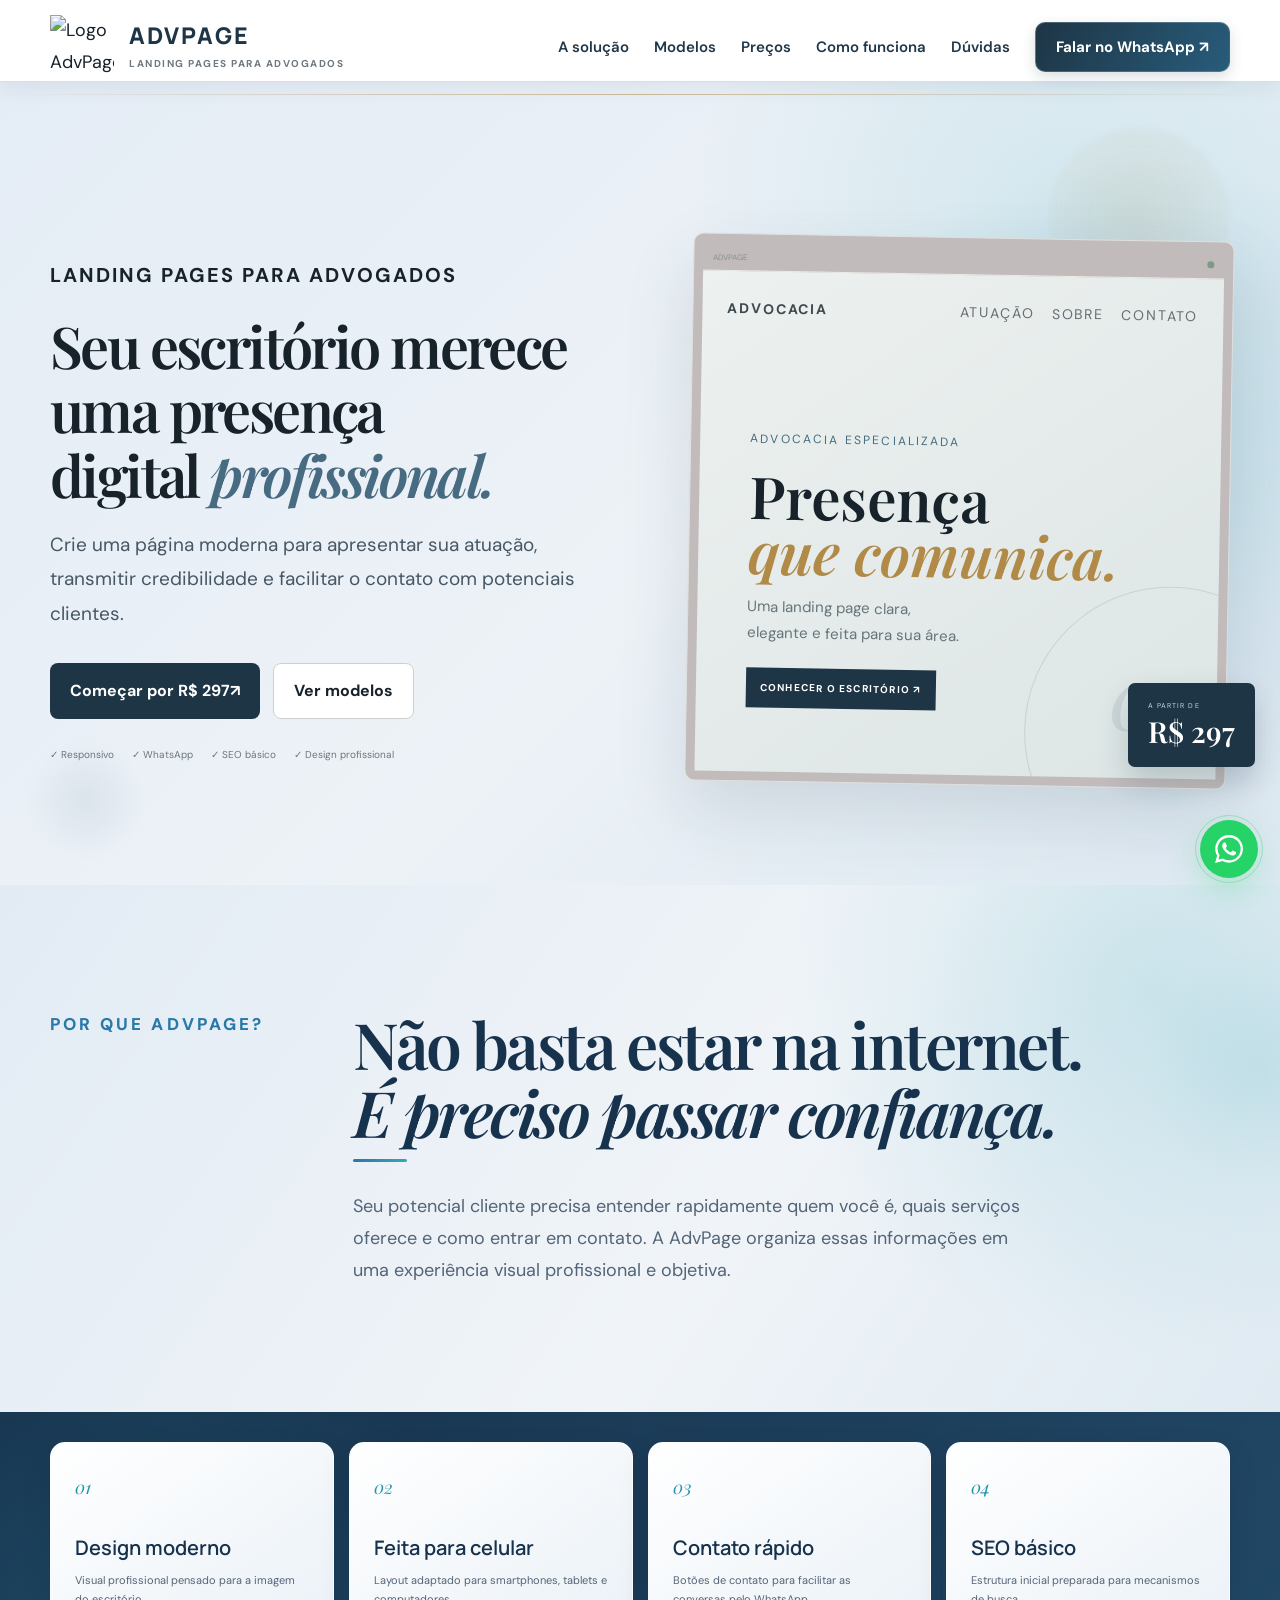
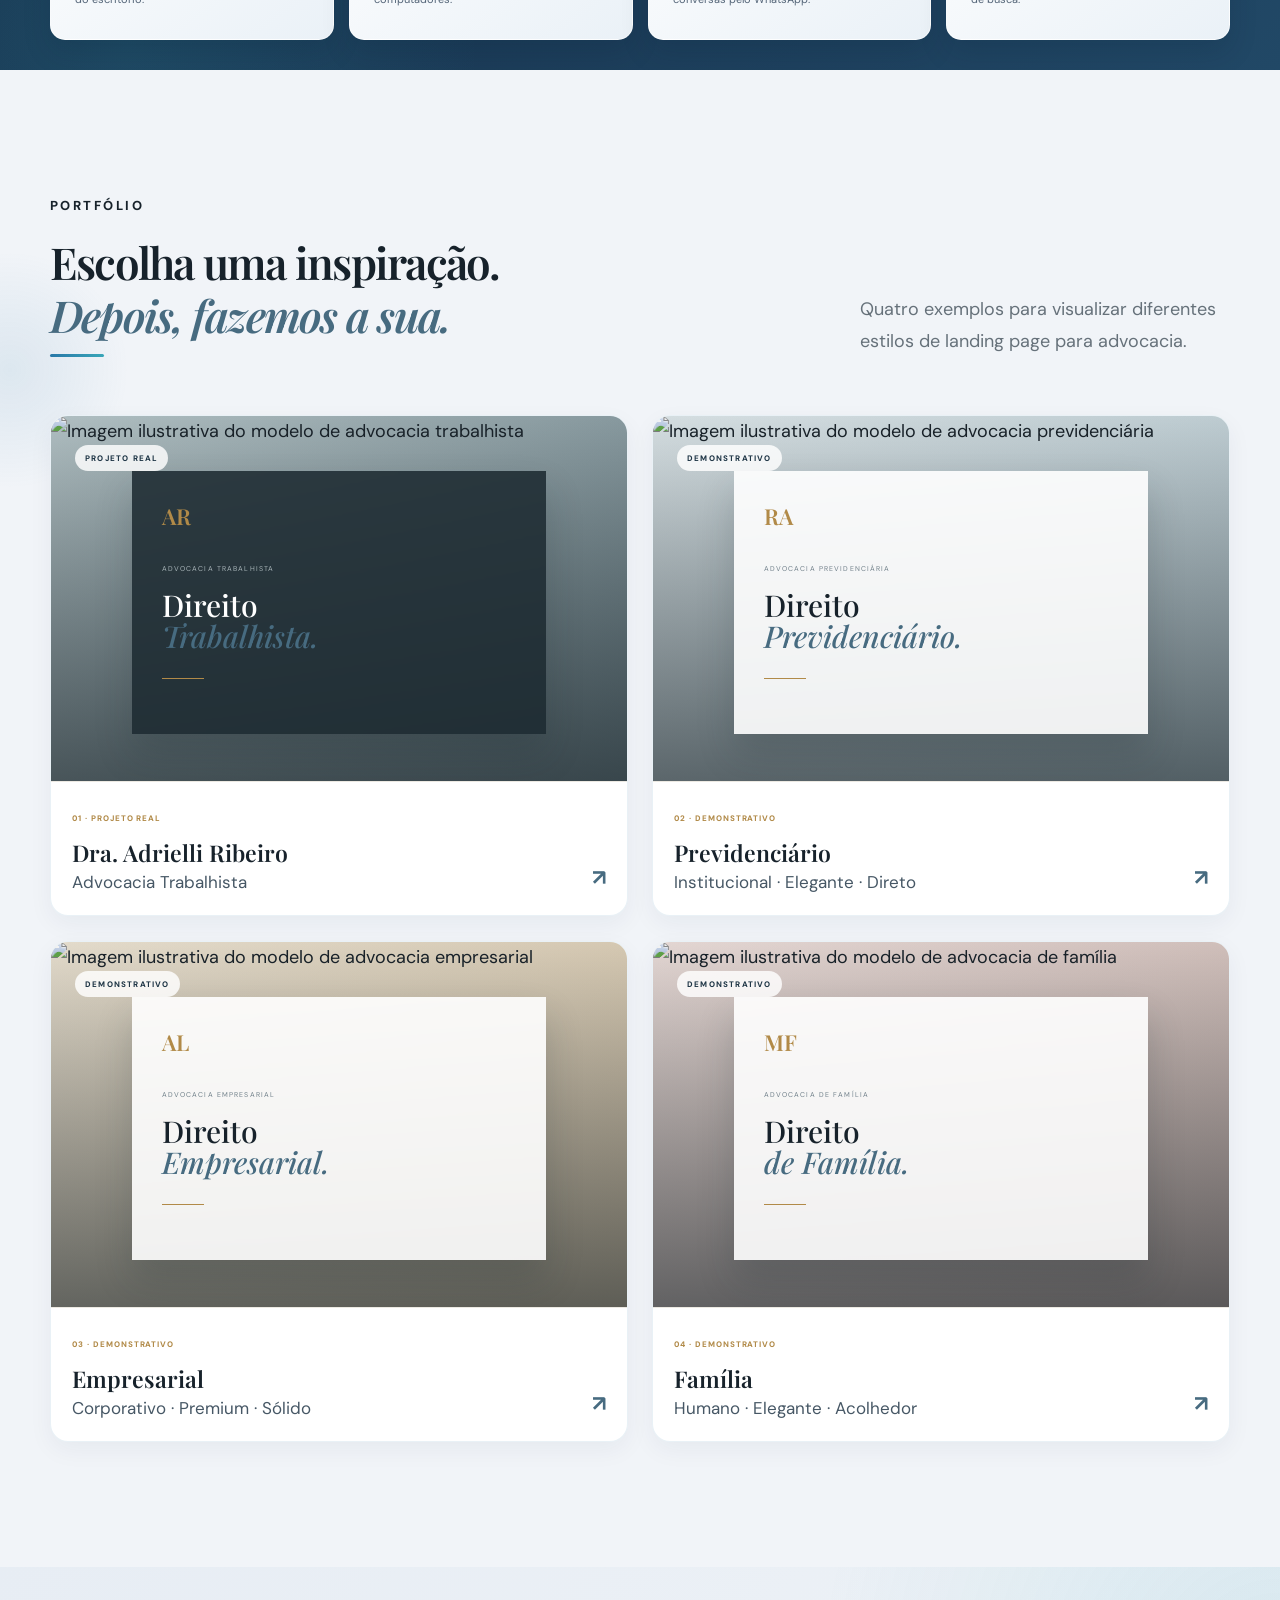
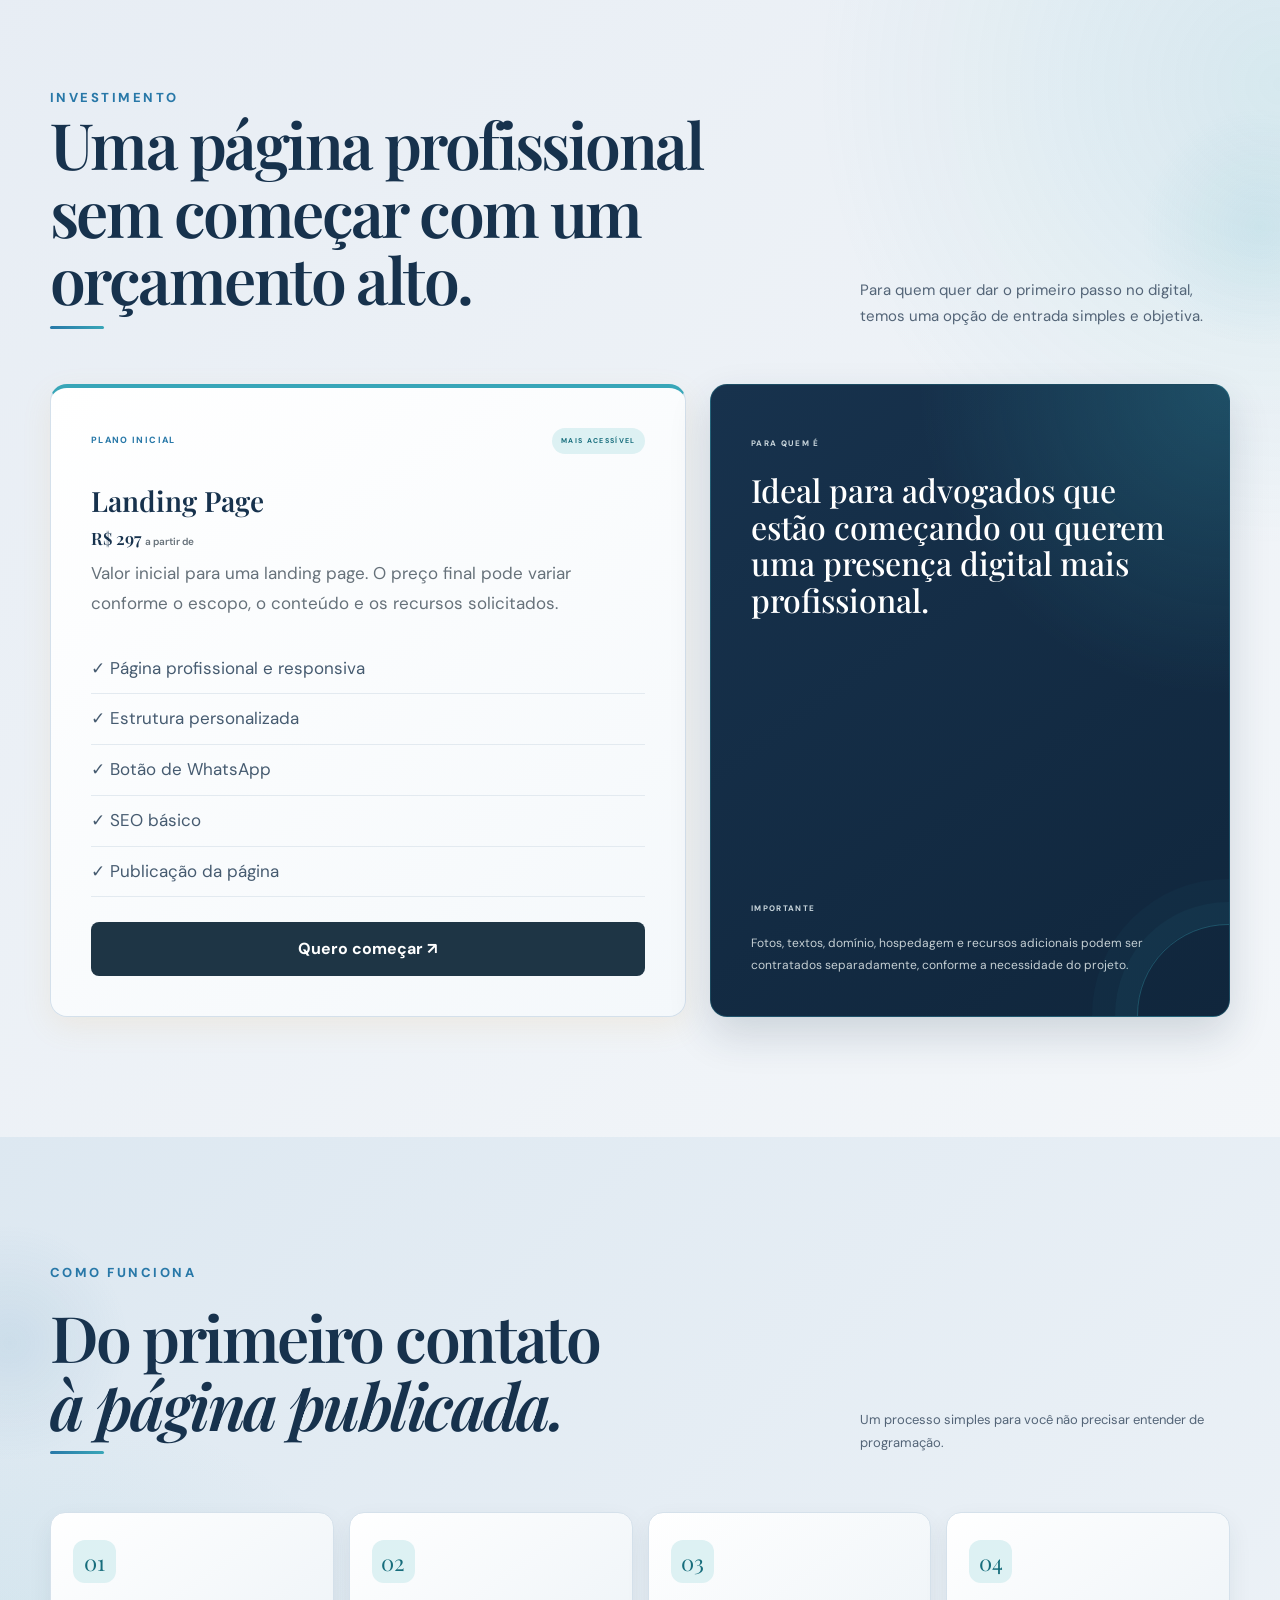
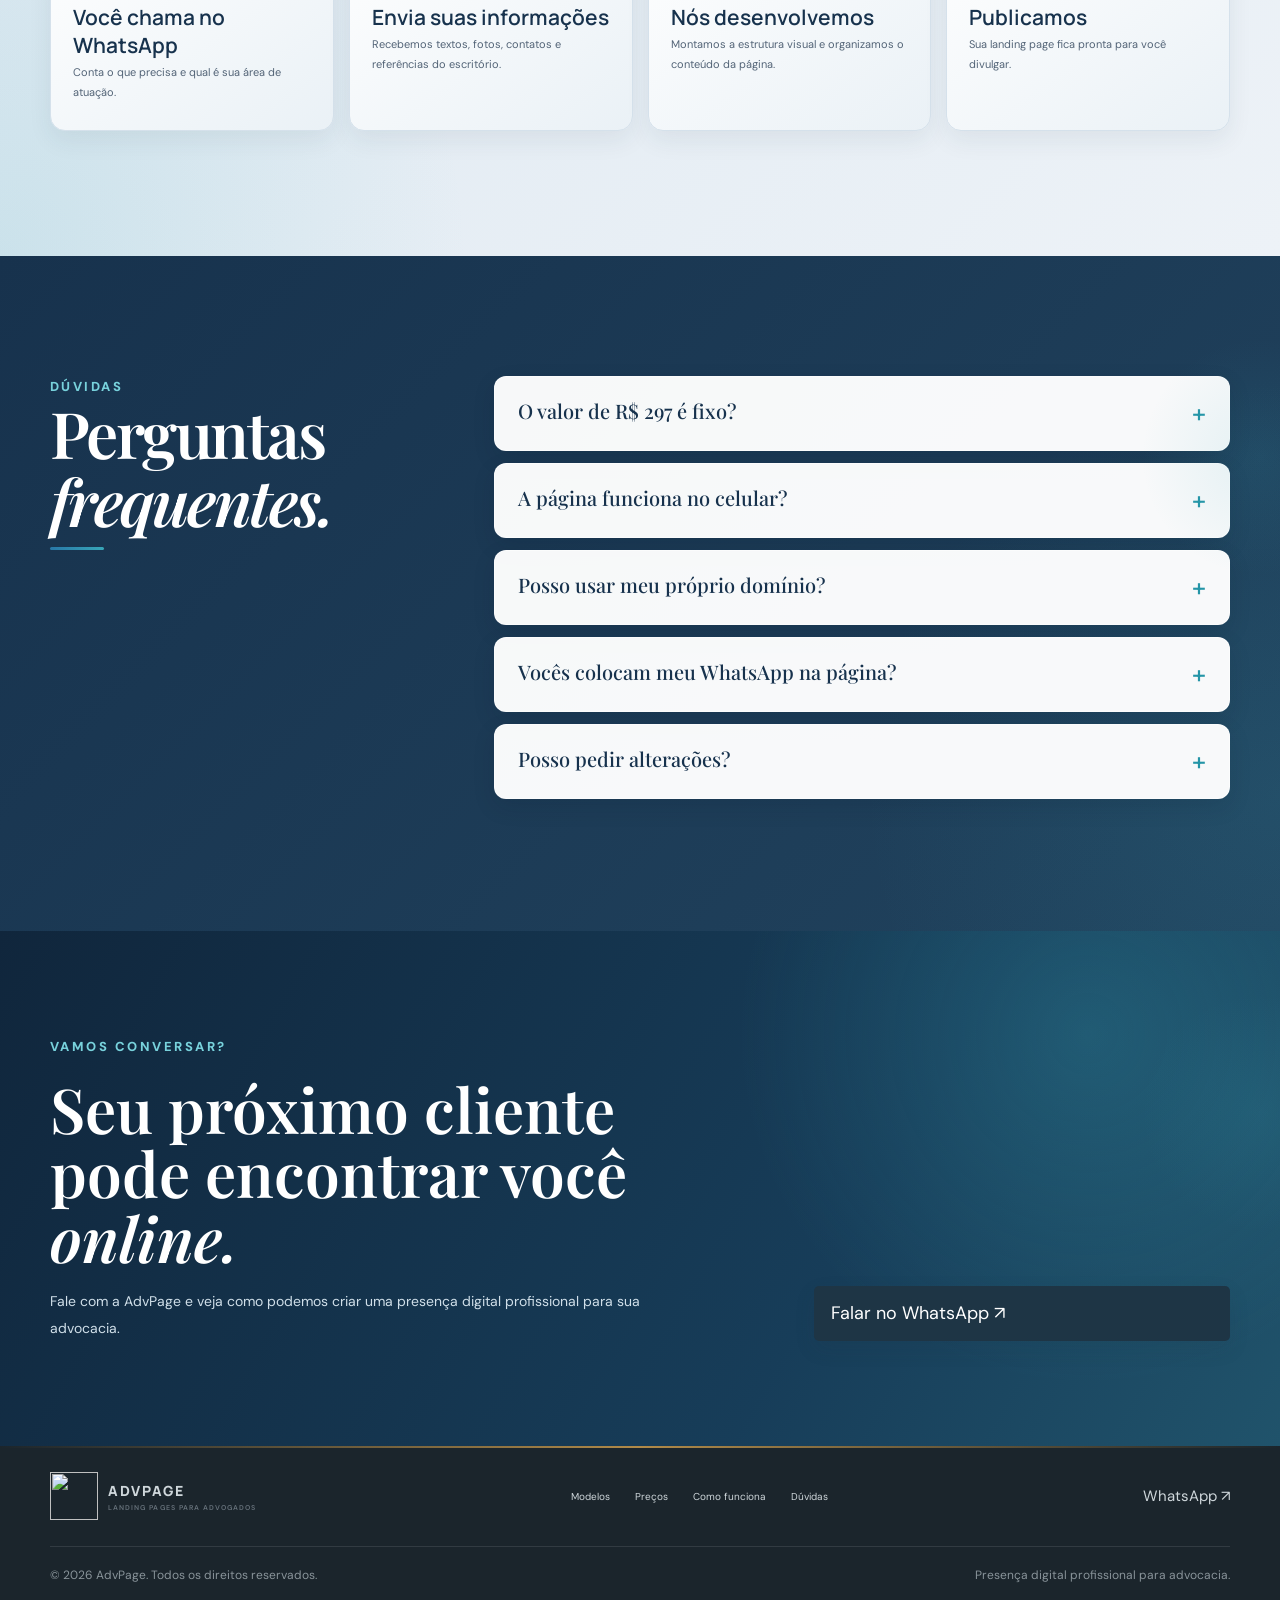
==== index.html @ 283b44a3 "Atualiza identidade visual e responsividade do AdvPage" ====
<!DOCTYPE html>
<html lang="pt-BR">
<head>
  <meta charset="UTF-8">
  <meta name="viewport" content="width=device-width, initial-scale=1.0">
  <meta name="color-scheme" content="light">
  <meta name="supported-color-schemes" content="light">

  <title>AdvPage — Landing Pages para Advogados</title>
  <meta
    name="description"
    content="Landing pages profissionais para advogados, a partir de R$ 297. Design responsivo, integração com WhatsApp e SEO básico."
  >
  <meta name="theme-color" content="#f7f5f0">
  <meta name="robots" content="index, follow">

  <meta property="og:title" content="AdvPage — Landing Pages para Advogados">
  <meta
    property="og:description"
    content="Uma presença digital profissional para sua advocacia. Landing pages a partir de R$ 297."
  >
  <meta property="og:type" content="website">
  <meta property="og:locale" content="pt_BR">

  <link rel="preconnect" href="https://fonts.googleapis.com">
  <link rel="preconnect" href="https://fonts.gstatic.com" crossorigin>

  <link
    href="https://fonts.googleapis.com/css2?family=DM+Sans:wght@400;500;600;700&family=Manrope:wght@600;700;800&family=Playfair+Display:ital,wght@0,500;0,600;1,500;1,600&display=swap"
    rel="stylesheet"
  >

  <link rel="stylesheet" href="./style.css">
  <script>
    document.documentElement.classList.add('js');
  </script>
<link rel="icon" type="image/png" href="favicon -02.jpeg">
</head>

<body>

  <a class="skip-link" href="#conteudo">
    Pular para o conteúdo
  </a>

  <!-- CABEÇALHO -->
  <header class="header">
    <div class="container nav">

      <a href="#inicio" class="logo" aria-label="AdvPage - Página inicial">
        <img
          src="./img/logo_advpage.jpg"
          alt="Logo AdvPage"
          class="site-logo"
          width="48"
          height="48"
        >

        <span class="logo-text">
          ADVPAGE
          <small>LANDING PAGES PARA ADVOGADOS</small>
        </span>
      </a>

      <button
        class="menu"
        type="button"
        aria-label="Abrir menu"
        aria-expanded="false"
        aria-controls="menu-principal"
      >
        <span></span>
        <span></span>
        <span></span>
      </button>

      <nav
        id="menu-principal"
        class="nav-links"
        aria-label="Navegação principal"
      >
        <a href="#solucao">A solução</a>
        <a href="#modelos">Modelos</a>
        <a href="#precos">Preços</a>
        <a href="#processo">Como funciona</a>
        <a href="#faq">Dúvidas</a>
        <a href="#contato" class="nav-button">
          Falar no WhatsApp ↗
        </a>
      </nav>

    </div>
  </header>

  <main id="conteudo">

    <!-- APRESENTAÇÃO PRINCIPAL -->
    <section class="hero" id="inicio">
      <div class="hero-shape" aria-hidden="true"></div>

      <div class="container hero-grid">

        <div class="hero-copy">

          <div class="eyebrow">
            LANDING PAGES PARA ADVOGADOS
          </div>

          <h1>
            Seu escritório merece uma presença digital
            <em>profissional.</em>
          </h1>

          <p>
            Crie uma página moderna para apresentar sua atuação,
            transmitir credibilidade e facilitar o contato com
            potenciais clientes.
          </p>

          <div class="actions">
            <a class="button primary" href="#precos">
              Começar por R$ 297 <span aria-hidden="true">↗</span>
            </a>

            <a class="button secondary" href="#modelos">
              Ver modelos
            </a>
          </div>

          <div class="trust-row">
            <span>✓ Responsivo</span>
            <span>✓ WhatsApp</span>
            <span>✓ SEO básico</span>
            <span>✓ Design profissional</span>
          </div>

        </div>

        <div class="hero-card">
          <div class="browser">

            <div class="browser-top">
              <span>ADVPAGE</span>
              <i aria-hidden="true"></i>
            </div>

            <div class="browser-body">

              <div class="mini-nav">
                <b>ADVOCACIA</b>
                <span>ATUAÇÃO&nbsp;&nbsp; SOBRE&nbsp;&nbsp; CONTATO</span>
              </div>

              <div class="mini-copy">
                <small>ADVOCACIA ESPECIALIZADA</small>

                <h2>
                  Presença<br>
                  <em>que comunica.</em>
                </h2>

                <p>
                  Uma landing page clara, elegante e feita para sua área.
                </p>

                <b>CONHECER O ESCRITÓRIO ↗</b>
              </div>

              <div class="mini-number">01</div>

            </div>
          </div>

          <div class="floating-price">
            <small>A PARTIR DE</small>
            <strong>R$ 297</strong>
          </div>
        </div>

      </div>
    </section>

    <!-- SOLUÇÃO -->
    <section class="intro" id="solucao">
      <div class="container intro-grid">

        <div class="section-kicker">
          POR QUE ADVPAGE?
        </div>

        <div>
          <h2>
            Não basta estar na internet.<br>
            <em>É preciso passar confiança.</em>
          </h2>

          <p>
            Seu potencial cliente precisa entender rapidamente quem
            você é, quais serviços oferece e como entrar em contato.
            A AdvPage organiza essas informações em uma experiência
            visual profissional e objetiva.
          </p>
        </div>

      </div>
    </section>

    <!-- BENEFÍCIOS -->
    <section class="features" aria-label="Benefícios da AdvPage">
      <div class="container feature-grid">

        <article>
          <span>01</span>
          <h3>Design moderno</h3>
          <p>
            Visual profissional pensado para a imagem do escritório.
          </p>
        </article>

        <article>
          <span>02</span>
          <h3>Feita para celular</h3>
          <p>
            Layout adaptado para smartphones, tablets e computadores.
          </p>
        </article>

        <article>
          <span>03</span>
          <h3>Contato rápido</h3>
          <p>
            Botões de contato para facilitar as conversas pelo WhatsApp.
          </p>
        </article>

        <article>
          <span>04</span>
          <h3>SEO básico</h3>
          <p>
            Estrutura inicial preparada para mecanismos de busca.
          </p>
        </article>

      </div>
    </section>

    <!-- PORTFÓLIO -->
    <section class="models" id="modelos">
      <div class="container">

        <div class="heading-row">
          <div>
            <div class="eyebrow">PORTFÓLIO</div>

            <h2>
              Escolha uma inspiração.<br>
              <em>Depois, fazemos a sua.</em>
            </h2>
          </div>

          <p>
            Quatro exemplos para visualizar diferentes estilos
            de landing page para advocacia.
          </p>
        </div>

        <div class="model-grid">

          <!-- MODELO 01 -->
          <a
            class="model-card"
            href="./modelos/01-projeto-real/index.html"
            aria-label="Conhecer modelo de advocacia trabalhista"
          >
            <div class="model-art art-real">

              <img
                src="./img/advogado-modelo-01.webp"
                alt="Imagem ilustrativa do modelo de advocacia trabalhista"
                loading="lazy"
                decoding="async"
              >

              <span class="badge">PROJETO REAL</span>

              <div class="mock">
                <b>AR</b>
                <small>ADVOCACIA TRABALHISTA</small>
                <strong>Direito<br><em>Trabalhista.</em></strong>
                <i></i>
              </div>

            </div>

            <div class="model-info">
              <div>
                <small>01 · PROJETO REAL</small>
                <h3>Dra. Adrielli Ribeiro</h3>
                <p>Advocacia Trabalhista</p>
              </div>
              <b aria-hidden="true">↗</b>
            </div>
          </a>

          <!-- MODELO 02 -->
          <a
            class="model-card"
            href="./modelos/02-previdenciario/index.html"
            aria-label="Conhecer modelo de advocacia previdenciária"
          >
            <div class="model-art art-blue">

              <img
                src="./img/advogado-modelo-02.jpg"
                alt="Imagem ilustrativa do modelo de advocacia previdenciária"
                loading="lazy"
                decoding="async"
              >

              <span class="badge">DEMONSTRATIVO</span>

              <div class="mock light">
                <b>RA</b>
                <small>ADVOCACIA PREVIDENCIÁRIA</small>
                <strong>Direito<br><em>Previdenciário.</em></strong>
                <i></i>
              </div>

            </div>

            <div class="model-info">
              <div>
                <small>02 · DEMONSTRATIVO</small>
                <h3>Previdenciário</h3>
                <p>Institucional · Elegante · Direto</p>
              </div>
              <b aria-hidden="true">↗</b>
            </div>
          </a>

          <!-- MODELO 03 -->
          <a
            class="model-card"
            href="./modelos/03-empresarial/index.html"
            aria-label="Conhecer modelo de advocacia empresarial"
          >
            <div class="model-art art-sand">

              <img
                src="./img/advogado-modelo-03.jpg"
                alt="Imagem ilustrativa do modelo de advocacia empresarial"
                loading="lazy"
                decoding="async"
              >

              <span class="badge">DEMONSTRATIVO</span>

              <div class="mock light">
                <b>AL</b>
                <small>ADVOCACIA EMPRESARIAL</small>
                <strong>Direito<br><em>Empresarial.</em></strong>
                <i></i>
              </div>

            </div>

            <div class="model-info">
              <div>
                <small>03 · DEMONSTRATIVO</small>
                <h3>Empresarial</h3>
                <p>Corporativo · Premium · Sólido</p>
              </div>
              <b aria-hidden="true">↗</b>
            </div>
          </a>

          <!-- MODELO 04 -->
          <a
            class="model-card"
            href="./modelos/04-familia/index.html"
            aria-label="Conhecer modelo de advocacia de família"
          >
            <div class="model-art art-rose">

              <img
                src="./img/advogado-modelo-04.jpg"
                alt="Imagem ilustrativa do modelo de advocacia de família"
                loading="lazy"
                decoding="async"
              >

              <span class="badge">DEMONSTRATIVO</span>

              <div class="mock light">
                <b>MF</b>
                <small>ADVOCACIA DE FAMÍLIA</small>
                <strong>Direito<br><em>de Família.</em></strong>
                <i></i>
              </div>

            </div>

            <div class="model-info">
              <div>
                <small>04 · DEMONSTRATIVO</small>
                <h3>Família</h3>
                <p>Humano · Elegante · Acolhedor</p>
              </div>
              <b aria-hidden="true">↗</b>
            </div>
          </a>

        </div>
      </div>
    </section>

    <!-- PREÇOS -->
    <section class="pricing" id="precos">
      <div class="container">

        <div class="pricing-head">
          <div>
            <div class="eyebrow">INVESTIMENTO</div>

            <h2>
              Uma página profissional<br>
              sem começar com um orçamento alto.
            </h2>
          </div>

          <p>
            Para quem quer dar o primeiro passo no digital,
            temos uma opção de entrada simples e objetiva.
          </p>
        </div>

        <div class="price-grid">

          <article class="price-card featured">

            <div class="price-top">
              <span>PLANO INICIAL</span>
              <b>MAIS ACESSÍVEL</b>
            </div>

            <h3>Landing Page</h3>

            <p class="price">
              R$ 297 <small>a partir de</small>
            </p>

            <p class="price-note">
              Valor inicial para uma landing page. O preço final
              pode variar conforme o escopo, o conteúdo e os
              recursos solicitados.
            </p>

            <ul>
              <li>✓ Página profissional e responsiva</li>
              <li>✓ Estrutura personalizada</li>
              <li>✓ Botão de WhatsApp</li>
              <li>✓ SEO básico</li>
              <li>✓ Publicação da página</li>
            </ul>

            <a
              class="button primary full"
              href="https://web.whatsapp.com/send?phone=5551994525272"
              target="_blank"
              rel="noopener noreferrer"
            >
              Quero começar ↗
            </a>

          </article>

          <div class="price-side">

            <div>
              <span>PARA QUEM É</span>

              <h3>
                Ideal para advogados que estão começando ou querem
                uma presença digital mais profissional.
              </h3>
            </div>

            <div>
              <span>IMPORTANTE</span>

              <p>
                Fotos, textos, domínio, hospedagem e recursos
                adicionais podem ser contratados separadamente,
                conforme a necessidade do projeto.
              </p>
            </div>

          </div>
        </div>
      </div>
    </section>

    <!-- PROCESSO -->
    <section class="process" id="processo">
      <div class="container">

        <div class="heading-row">
          <div>
            <div class="eyebrow">COMO FUNCIONA</div>

            <h2>
              Do primeiro contato<br>
              <em>à página publicada.</em>
            </h2>
          </div>

          <p>
            Um processo simples para você não precisar entender
            de programação.
          </p>
        </div>

        <div class="steps">

          <article>
            <b>01</b>
            <div>
              <h3>Você chama no WhatsApp</h3>
              <p>
                Conta o que precisa e qual é sua área de atuação.
              </p>
            </div>
          </article>

          <article>
            <b>02</b>
            <div>
              <h3>Envia suas informações</h3>
              <p>
                Recebemos textos, fotos, contatos e referências
                do escritório.
              </p>
            </div>
          </article>

          <article>
            <b>03</b>
            <div>
              <h3>Nós desenvolvemos</h3>
              <p>
                Montamos a estrutura visual e organizamos
                o conteúdo da página.
              </p>
            </div>
          </article>

          <article>
            <b>04</b>
            <div>
              <h3>Publicamos</h3>
              <p>
                Sua landing page fica pronta para você divulgar.
              </p>
            </div>
          </article>

        </div>
      </div>
    </section>

    <!-- PERGUNTAS FREQUENTES -->
    <section class="faq" id="faq">
      <div class="container faq-grid">

        <div>
          <div class="eyebrow">DÚVIDAS</div>

          <h2>
            Perguntas<br>
            <em>frequentes.</em>
          </h2>
        </div>

        <div class="faq-list">

          <details>
            <summary>O valor de R$ 297 é fixo?</summary>
            <p>
              R$ 297 é o valor inicial. O orçamento final depende
              do escopo, da quantidade de conteúdo e dos recursos
              solicitados.
            </p>
          </details>

          <details>
            <summary>A página funciona no celular?</summary>
            <p>
              Sim. Os modelos são desenvolvidos de forma responsiva
              para celular, tablet e computador.
            </p>
          </details>

          <details>
            <summary>Posso usar meu próprio domínio?</summary>
            <p>
              Sim. Você pode usar um domínio próprio para a página
              do seu escritório. O registro e a configuração podem
              ter custos adicionais.
            </p>
          </details>

          <details>
            <summary>Vocês colocam meu WhatsApp na página?</summary>
            <p>
              Sim. Os botões de contato podem ser configurados
              com o número de WhatsApp informado por você.
            </p>
          </details>

          <details>
            <summary>Posso pedir alterações?</summary>
            <p>
              Sim. O escopo do projeto e a quantidade de ajustes
              são combinados antes do desenvolvimento.
            </p>
          </details>

        </div>
      </div>
    </section>

    <!-- CONTATO -->
    <section class="contact" id="contato">
      <div class="container contact-inner">

        <div>
          <div class="eyebrow">VAMOS CONVERSAR?</div>

          <h2>
            Seu próximo cliente pode encontrar você
            <em>online.</em>
          </h2>

          <p>
            Fale com a AdvPage e veja como podemos criar uma
            presença digital profissional para sua advocacia.
          </p>
        </div>

        
<a
  href="https://web.whatsapp.com/send?phone=5551994525272"
  class="nav-button"
  target="_blank"
  rel="noopener noreferrer"
>
  Falar no WhatsApp ↗
</a>


      </div>
    </section>

  </main>

  <!-- RODAPÉ -->
  <footer>
    <div class="container footer-top">

      <a
        href="#inicio"
        class="logo footer-logo"
        aria-label="AdvPage - Voltar ao início"
      >

        <!-- logo Footer -->
        <img
          src="./img/logo_advpage.jpg"
          alt=""
          class="site-logo"
          width="48"
          height="48"
          loading="lazy"
        >

        <span class="logo-text">
          ADVPAGE
          <small>LANDING PAGES PARA ADVOGADOS</small>
        </span>
      </a>

      <nav aria-label="Navegação do rodapé">
        <a href="#modelos">Modelos</a>
        <a href="#precos">Preços</a>
        <a href="#processo">Como funciona</a>
        <a href="#faq">Dúvidas</a>
      </nav>

      <a
        href="https://web.whatsapp.com/send?phone=5551994525272"
        target="_blank"
        rel="noopener noreferrer"
      >
        WhatsApp ↗
      </a>

    </div>

    <div class="container footer-bottom">
      <span>
        &copy; <span id="ano-atual">2026</span> AdvPage.
        Todos os direitos reservados.
      </span>

      <span>
        Presença digital profissional para advocacia.
      </span>
    </div>
  </footer>

  <!-- BOTÃO FLUTUANTE DO WHATSAPP -->
  <a
    class="floating"
    href="https://web.whatsapp.com/send?phone=5551994525272"
    target="_blank"
    rel="noopener noreferrer"
    aria-label="Falar com a AdvPage pelo WhatsApp"
  >
    <svg
      class="whatsapp-icon"
      viewBox="0 0 24 24"
      aria-hidden="true"
      focusable="false"
    >
      <path d="M20.52 3.48A11.87 11.87 0 0 0 12.08 0C5.53 0 .2 5.33.2 11.88c0 2.09.55 4.13 1.59 5.93L.1 24l6.33-1.66a11.88 11.88 0 0 0 5.65 1.43h.01c6.55 0 11.88-5.33 11.88-11.88 0-3.17-1.23-6.15-3.45-8.41ZM12.09 21.7h-.01a9.82 9.82 0 0 1-5.01-1.37l-.36-.21-3.75.98 1-3.66-.23-.38a9.82 9.82 0 0 1-1.51-5.18C2.22 6.47 6.64 2.05 12.08 2.05c2.64 0 5.12 1.03 6.98 2.9a9.8 9.8 0 0 1 2.9 6.98c0 5.44-4.42 9.77-9.87 9.77Zm5.39-7.34c-.29-.15-1.72-.85-1.99-.95-.27-.1-.47-.15-.67.15-.2.29-.77.95-.94 1.14-.17.2-.35.22-.64.07-.29-.15-1.22-.45-2.32-1.43-.86-.77-1.44-1.72-1.61-2.01-.17-.29-.02-.45.13-.6.13-.13.29-.35.44-.52.15-.17.2-.35.3-.52.15-.2.05-.37-.02-.52-.07-.15-.67-1.61-.92-2.2-.24-.58-.49-.5-.67-.51h-.57c-.2 0-.52.07-.79.37-.27.29-1.03 1.01-1.03 2.47s1.05 2.86 1.2 3.05c.2.2 2.07 3.16 5.01 4.43.7.3 1.25.48 1.68.61.7.22 1.34.19 1.84.12.56-.08 1.72-.7 1.96-1.38.24-.68.24-1.26.17-1.38-.07-.12-.27-.2-.57-.35Z"/>
    </svg>
  </a>

  <!-- SCRIPT PRINCIPAL -->
  <script src="./script.js" defer></script>

  <!-- FUNCIONALIDADES DE SEGURANÇA -->
  <script>
    (function () {
      'use strict';

      // Atualiza o ano automaticamente.
      var ano = document.getElementById('ano-atual');

      if (ano) {
        ano.textContent = new Date().getFullYear();
      }

      // Menu acessível para dispositivos móveis.
      var botaoMenu = document.querySelector('.menu');
      var menuPrincipal = document.getElementById('menu-principal');

      if (!botaoMenu || !menuPrincipal) {
        return;
      }

      function fecharMenu() {
        botaoMenu.setAttribute('aria-expanded', 'false');
        botaoMenu.setAttribute('aria-label', 'Abrir menu');
        menuPrincipal.classList.remove('active');
        document.body.classList.remove('menu-aberto');
      }

      function alternarMenu() {
        var aberto =
          botaoMenu.getAttribute('aria-expanded') === 'true';

        botaoMenu.setAttribute(
          'aria-expanded',
          String(!aberto)
        );

        botaoMenu.setAttribute(
          'aria-label',
          aberto ? 'Abrir menu' : 'Fechar menu'
        );

        menuPrincipal.classList.toggle('active', !aberto);
        document.body.classList.toggle('menu-aberto', !aberto);
      }

      botaoMenu.addEventListener('click', alternarMenu);

      menuPrincipal.querySelectorAll('a').forEach(function (link) {
        link.addEventListener('click', fecharMenu);
      });

      document.addEventListener('keydown', function (evento) {
        if (evento.key === 'Escape') {
          fecharMenu();
        }
      });

      window.addEventListener('resize', function () {
        if (window.innerWidth > 900) {
          fecharMenu();
        }
      });

    })();
  </script>


<script id="advpage-scroll-effects">
document.addEventListener("DOMContentLoaded", function () {
    const selectors = [
        ".intro",
        ".models",
        ".pricing",
        ".process",
        ".faq",
        ".contact",
        ".feature-card",
        ".model-card",
        ".price-card",
        ".step",
        ".faq-item"
    ];

    const elements = document.querySelectorAll(selectors.join(","));

    if (!("IntersectionObserver" in window)) {
        elements.forEach(element => element.classList.add("is-visible"));
        return;
    }

    const observer = new IntersectionObserver((entries, obs) => {
        entries.forEach(entry => {
            if (entry.isIntersecting) {
                entry.target.classList.add("is-visible");
                obs.unobserve(entry.target);
            }
        });
    }, {
        threshold: 0.12,
        rootMargin: "0px 0px -35px 0px"
    });

    elements.forEach(element => {
        element.classList.add("scroll-reveal");
        observer.observe(element);
    });
});
</script>

</body>
</html>
---- style.css ----
:root{
--bg:#F7F8FA;
--paper:#fff;
--ink:#17222b;
--muted:#66717a;
--navy:#1e3545;
--blue:#476b80;
--gold:#b18a48;
--line:#e4e0d8;
--sand:#F7F8FA;
--rose:#eee2df;
--serif:'Playfair Display',Georgia,serif;
--sans:'DM Sans',Arial,sans-serif;
--display:'Manrope',Arial,sans-serif
}

*{
box-sizing:border-box;
margin:0;
padding:0
}

html{
scroll-behavior:smooth
}

body{
background:var(--bg);
color:var(--ink);
font-family:var(--sans);
line-height:1.6
}

a{
text-decoration:none;
color:inherit
}

.container{
width:min(1180px,calc(100% - 44px));
margin:auto
}

.skip-link{
position:fixed;
left:12px;
top:-60px;
z-index:999;
background:var(--ink);
color:white;
padding:12px 16px;
border-radius:0 0 8px 8px
}

.skip-link:focus{
top:0
}

.header{
height:82px;
position:fixed;
z-index:100;
top:0;
left:0;
right:0;
background:rgba(247,248,250,.94);
backdrop-filter:blur(15px);
border-bottom:1px solid rgba(23,34,43,.08);
transition:height .35s ease,background .35s ease,box-shadow .35s ease
}

.header.scrolled{
height:70px;
background:rgba(255,255,255,.88);
box-shadow:0 10px 35px rgba(30,53,69,.08)
}

.nav{
height:100%;
display:flex;
align-items:center;
justify-content:space-between
}


/* =====================================================
   LOGO ADVPAGE
   ===================================================== */

.logo{
display:flex;
align-items:center;
gap:10px
}

.logo .site-logo{
width:56px;
height:56px;
object-fit:contain;
display:block;
flex:0 0 auto
}

.footer-logo .site-logo{
width:48px;
height:48px
}

.logo-text{
display:flex;
flex-direction:column;
font:800 14px var(--display);
letter-spacing:.12em
}

.logo-text small{
display:block;
font:600 7px var(--sans);
letter-spacing:.15em;
color:var(--muted);
margin-top:3px
}


/* =====================================================
   MENU
   ===================================================== */

.nav-links{
display:flex;
gap:27px;
align-items:center;
font-size:11px;
font-weight:600;
color:#55616a
}

.nav-links a{
position:relative;
transition:color .25s ease
}

.nav-links a:hover{
color:var(--navy)
}

.nav-links a:not(.nav-button)::after{
content:"";
position:absolute;
left:0;
right:0;
bottom:-7px;
height:1px;
background:var(--gold);
transform:scaleX(0);
transition:transform .25s ease
}

.nav-links a:hover::after{
transform:scaleX(1)
}

.nav-button{
padding:12px 17px;
background:var(--navy);
color:white!important;
border-radius:5px;
box-shadow:0 8px 20px rgba(30,53,69,.12)
}

.menu{
display:none;
background:none;
border:0
}

.menu span{
display:block;
width:25px;
height:2px;
background:var(--ink);
margin:5px
}


/* =====================================================
   HERO
   ===================================================== */

.hero{
padding:155px 0 100px;
min-height:800px;
position:relative;
overflow:hidden;
background: #F7F8FA;
}

.hero-shape{
position:absolute;
width:650px;
height:650px;
border-radius:50%;
right:-190px;
top:80px;
background: radial-gradient(
circle,
rgba(56, 166, 184, 0.08) 0%,
transparent 70%
)
}

.hero-grid{
display:grid;
grid-template-columns:1.03fr .97fr;
gap:65px;
align-items:center;
position:relative
}

.eyebrow{
font-size:13px;
letter-spacing:.19em;
font-weight:800;
color:var(--white)
}

.hero h1{
font:600 clamp(48px,5.7vw,76px)/1.03 var(--serif);
letter-spacing:-.045em;
margin:22px 0;
color:var(--ink)
}

.hero h1 em,
.intro h2 em,
.models h2 em,
.pricing h2 em,
.process h2 em,
.faq h2 em,
.contact h2 em{
font-style:italic;
color:var(--blue)
}

.hero-copy>p{
font-size:16px;
color:var(--muted);
max-width:610px
}

.actions{
display:flex;
gap:13px;
margin-top:32px
}

.button{
display:inline-flex;
align-items:center;
justify-content:center;
padding:15px 20px;
border-radius:5px;
font-size:12px;
font-weight:700;
position:relative;
overflow:hidden;
transition:.25s ease
}

.button:hover{
transform:translateY(-3px);
box-shadow:0 12px 28px rgba(30,53,69,.14)
}

.primary{
background:var(--navy);
color:#fff
}

.primary:hover{
background:#29495e
}

.secondary{
border:1px solid #cfd0cc;
background:white
}

.trust-row{
display:flex;
flex-wrap:wrap;
gap:18px;
margin-top:27px;
font-size:10px;
color:#6c767d
}


/* =====================================================
   BROWSER PREVIEW
   ===================================================== */

.hero-card{
position:relative
}

.browser{
background:rgb(193, 187, 187);
border:1px solid #dfe0dc;
border-radius:10px;
padding:9px;
box-shadow:0 30px 70px rgba(30,53,69,.13);
transform:rotate(1deg);
transition:.3s ease
}

.hero-card:hover .browser{
box-shadow:0 35px 85px rgba(30,53,69,.17)
}

.browser-top{
height:28px;
border-bottom:1px solid #eceae5;
display:flex;
justify-content:space-between;
align-items:center;
padding:0 10px;
color:#8b918f;
font-size:8px
}

.browser-top i{
width:7px;
height:7px;
border-radius:50%;
background:#7e9a87
}

.browser-body{
height:500px;
background:linear-gradient(145deg,#edf1ef,#dce5e5);
padding:25px;
position:relative;
overflow:hidden
}

.browser-body:after{
content:'';
position:absolute;
width:290px;
height:290px;
border:1px solid rgba(30,53,69,.12);
border-radius:50%;
right:-100px;
bottom:-100px
}

.mini-nav{
display:flex;
justify-content:space-between;
font-size:14px;
letter-spacing:.13em;
color:#3e484e
}

.mini-nav span{
color:#666c71
}

.mini-copy{
position:absolute;
left:50px;
top:150px
}

.mini-copy small{
font-size:12px;
letter-spacing:.18em;
color:var(--blue)
}

.mini-copy h2{
font:600 58px/.95 var(--serif);
margin:15px 0
}

.mini-copy h2 em{
color:var(--gold);
font-style:italic
}

.mini-copy p{
font-size:15px;
color:#66757b;
max-width:220px
}

.mini-copy>b{
display:inline-block;
margin-top:22px;
background:var(--navy);
color:white;
padding:11px 14px;
font-size:10px;
letter-spacing:.12em
}

.mini-number{
position:absolute;
right:25px;
bottom:25px;
font:italic 90px var(--serif);
color:rgba(30,53,69,.09)
}

.floating-price{
position:absolute;
right:-25px;
bottom:18px;
background:var(--navy);
color:white;
padding:17px 20px;
border-radius:7px;
box-shadow:0 15px 30px rgba(30,53,69,.2);
animation:priceFloat 4s ease-in-out infinite
}

.floating-price small{
display:block;
font-size:7px;
letter-spacing:.15em;
color:#cdd9df
}

.floating-price strong{
display:block;
font:600 29px var(--serif);
color:#fff
}


/* =====================================================
   INTRO
   ===================================================== */

.intro{
padding:125px 0;
background:rgb(131, 233, 211)
}

.intro-grid{
display:grid;
grid-template-columns:.42fr 1.58fr;
gap:70px
}

.section-kicker{
font-size:17px;
font-weight:800;
letter-spacing:.18em;
color:#929b9d
}

.intro h2,
.models h2,
.pricing h2,
.process h2,
.faq h2{
font:600 clamp(40px,5vw,64px)/1.06 var(--serif);
letter-spacing:-.04em
}

.intro p{
max-width:690px;
margin-top:28px;
color:var(--muted);
font-size:15px;
line-height:1.9
}


/* =====================================================
   FEATURES
   ===================================================== */

.features{
border-top:1px solid var(--line);
border-bottom:1px solid var(--line);
background:#F7F8FA
}

.feature-grid{
display:grid;
grid-template-columns:repeat(4,1fr)
}

.feature-grid article{
padding:42px 27px 48px;
border-right:1px solid var(--line);
position:relative;
overflow:hidden;
transition:.3s ease
}

.feature-grid article:first-child{
border-left:1px solid var(--line)
}

.feature-grid article:hover{
background:#fff;
transform:translateY(-2px)
}

.feature-grid span{
font:italic 18px var(--serif);
color:var(--gold)
}

.feature-grid h3{
font:600 20px var(--display);
margin:30px 0 10px
}

.feature-grid p{
font-size:11px;
color:var(--muted);
line-height:1.7
}


/* =====================================================
   MODELOS
   ===================================================== */

.models{
padding:125px 0;
background:var(--grey)
}

.heading-row{
display:flex;
justify-content:space-between;
gap:60px;
align-items:end
}

.heading-row>p{
max-width:370px;
color:var(--muted);
font-size:13px
}

.heading-row h2{
margin-top:18px
}

.model-grid{
display:grid;
grid-template-columns:1fr 1fr;
gap:24px;
margin-top:58px
}

.model-card{
background:white;
border:1px solid #e3e0d8;
border-radius:8px;
overflow:hidden;
transition:.4s ease;
box-shadow:0 8px 24px rgba(40,45,45,.04)
}

.model-card:hover{
transform:translateY(-6px);
box-shadow:0 20px 45px rgba(40,45,45,.1)
}

.model-art{
height:365px;
position:relative;
padding:24px;
overflow:hidden
}

.model-art>img{
position:absolute;
inset:0;
width:100%;
height:100%;
object-fit:cover;
display:block;
filter:saturate(.82)
}

.model-art:after{
content:'';
position:absolute;
inset:0;
background:linear-gradient(
180deg,
rgba(20,30,35,.05),
rgba(20,30,35,.62)
);
z-index:1
}

.art-real{
background:linear-gradient(
135deg,
#b8c7ca,
#73878e
)
}

.art-blue{
background:linear-gradient(
135deg,
#dfe8eb,
#b7c9d0
)
}

.art-sand{
background:linear-gradient(
135deg,
#eee5d4,
#d6c5a9
)
}

.art-rose{
background:linear-gradient(
135deg,
#eee0dc,
#cdb8b2
)
}

.badge{
font-size:8px;
letter-spacing:.15em;
font-weight:800;
color:var(--navy);
background:rgba(255,255,255,.82);
padding:8px 10px;
border-radius:20px;
position:relative;
z-index:3
}

.mock{
position:absolute;
left:14%;
top:15%;
width:72%;
height:72%;
background:rgba(29,43,49,.88);
backdrop-filter:blur(2px);
color:white;
padding:30px;
box-shadow:0 20px 35px rgba(25,40,45,.2);
z-index:2;
transition:.45s ease
}

.model-card:hover .mock{
transform:translateY(-8px) scale(1.015);
box-shadow:0 28px 48px rgba(25,40,45,.24)
}

.mock.light{
background:rgba(255,255,255,.90);
color:var(--ink)
}

.mock b{
font:600 22px var(--serif);
color:var(--gold)
}

.mock small{
display:block;
margin-top:28px;
font-size:7px;
letter-spacing:.16em;
color:#a8b4b8
}

.mock.light small{
color:#71808a
}

.mock strong{
display:block;
font:500 30px/1.05 var(--serif);
margin-top:14px
}

.mock em{
color:var(--blue);
font-style:italic
}

.mock i{
display:block;
width:42px;
height:1px;
background:var(--gold);
margin-top:25px
}

.model-info{
padding:18px 21px;
display:flex;
justify-content:space-between;
align-items:end;
border-top:1px solid #ece9e2
}

.model-info small{
font-size:8px;
letter-spacing:.12em;
color:var(--gold);
font-weight:800
}

.model-info h3{
font:600 22px var(--serif);
margin-top:5px
}

.model-info p{
font-size:10px;
color:var(--muted)
}

.model-info>b{
font-size:22px;
color:var(--blue)
}


/* =====================================================
   PREÇO
   ===================================================== */

.pricing{
padding:120px 0;
background:#F7F8FA
}

.pricing-head{
display:flex;
justify-content:space-between;
gap:60px;
align-items:end
}

.pricing-head>p{
max-width:370px;
color:var(--muted);
font-size:13px
}

.price-grid{
display:grid;
grid-template-columns:1.1fr .9fr;
gap:24px;
margin-top:55px
}

.price-card{
background:white;
border:1px solid #dce2e1;
border-radius:10px;
padding:40px;
box-shadow:0 18px 45px rgba(30,53,69,.08);
transition:.35s ease
}

.price-card:hover{
transform:translateY(-5px);
box-shadow:0 25px 60px rgba(30,53,69,.12)
}

.price-top{
display:flex;
justify-content:space-between;
align-items:center;
color:var(--gold);
font-size:9px;
letter-spacing:.15em;
font-weight:800
}

.price-top b{
background:#e8f0ed;
color:#4d6d60;
padding:7px 9px;
border-radius:20px;
font-size:7px
}

.price-card h3{
font:600 28px var(--serif);
margin-top:28px
}

.price{
font:600 58px var(--serif);
margin:5px 0;
color:var(--navy)
}

.price small{
font:600 10px var(--sans);
color:var(--muted)
}

.price-note{
font-size:11px;
color:var(--muted);
max-width:500px
}

.price-card ul{
list-style:none;
margin:25px 0
}

.price-card li{
padding:10px 0;
border-bottom:1px solid #eee;
font-size:11px
}

.full{
width:100%
}

.price-side{
background:var(--navy);
color:white;
border-radius:10px;
padding:40px;
display:flex;
flex-direction:column;
justify-content:space-between
}

.price-side span{
font-size:8px;
letter-spacing:.17em;
color:#c7d4da;
font-weight:800
}

.price-side h3{
font:500 32px/1.15 var(--serif);
margin-top:15px
}

.price-side p{
color:#c6d0d4;
font-size:12px;
line-height:1.8;
margin-top:12px
}


/* =====================================================
   PROCESSO
   ===================================================== */

.process{
padding:125px 0;
background:white
}

.steps{
margin-top:58px;
border-top:1px solid var(--line)
}

.steps article{
display:grid;
grid-template-columns:90px 1fr;
gap:30px;
padding:27px 0;
border-bottom:1px solid var(--line);
position:relative;
transition:.3s ease
}

.steps article:hover{
padding-left:12px;
background:linear-gradient(
90deg,
rgba(177,138,72,.055),
transparent 55%
)
}

.steps article>b{
font:italic 22px var(--serif);
color:var(--gold)
}

.steps h3{
font:600 21px var(--display)
}

.steps p{
font-size:11px;
color:var(--muted);
margin-top:4px
}


/* =====================================================
   FAQ
   ===================================================== */

.faq{
padding:120px 0;
background:var(--bg)
}

.faq-grid{
display:grid;
grid-template-columns:.65fr 1.35fr;
gap:90px
}

.faq-list{
border-top:1px solid var(--line)
}

details{
border-bottom:1px solid var(--line);
padding:21px 0
}

summary{
cursor:pointer;
list-style:none;
display:flex;
justify-content:space-between;
font:500 20px var(--serif)
}

summary::-webkit-details-marker{
display:none
}

summary:after{
content:'+';
font-family:var(--sans);
color:var(--gold)
}

details[open] summary:after{
content:'−'
}

details p{
padding-top:12px;
max-width:650px;
color:var(--muted);
font-size:17px
}


/* =====================================================
   CONTATO
   ===================================================== */

.contact{
padding:105px 0;
background:var(--sand);
position:relative;
overflow:hidden
}

.contact-inner{
display:grid;
grid-template-columns:1.25fr .75fr;
gap:70px;
align-items:end
}

.contact h2{
font:600 clamp(40px,5vw,62px)/1.04 var(--serif);
margin:18px 0
}

.contact p{
max-width:650px;
color:#6d6b65;
font-size:14px
}

.contact-button{
display:inline-flex;
align-items:center;
justify-content:center;
gap:15px;
background:var(--navy);
color:white;
padding:16px 22px;
border-radius:5px;
font-size:12px;
font-weight:700;
transition:.25s ease
}

.contact-button:hover{
transform:translateY(-3px);
box-shadow:0 12px 28px rgba(30,53,69,.14)
}


/* =====================================================
   FOOTER
   ===================================================== */

footer{
background:#1b252c;
color:#cfd7db
}

.footer-top{
min-height:100px;
display:flex;
align-items:center;
justify-content:space-between;
gap:30px
}

.footer-top nav{
display:flex;
gap:25px
}

.footer-top nav a{
font-size:10px
}

.footer-bottom{
border-top:1px solid rgba(255,255,255,.1);
padding:18px 0;
display:flex;
justify-content:space-between;
gap:20px;
font-size:12px;
color:#89949a
}


/* =====================================================
   WHATSAPP
   ===================================================== */

.floating{
position:fixed;
right:22px;
bottom:22px;
width:58px;
height:58px;
border-radius:50%;
background:#25D366;
display:grid;
place-items:center;
z-index:80;
box-shadow:0 12px 30px rgba(37,211,102,.25);
transition:.3s ease
}

.floating:hover{
transform:translateY(-5px) scale(1.05);
box-shadow:0 15px 35px rgba(37,211,102,.34)
}

.floating:before{
content:"";
position:absolute;
inset:-5px;
border:1px solid rgba(37,211,102,.35);
border-radius:50%;
animation:whatsPulse 2.5s ease-out infinite
}

.whatsapp-icon{
width:28px;
height:28px;
fill:white
}


/* =====================================================
   ANIMAÇÕES
   ===================================================== */

@keyframes priceFloat{

0%,100%{
transform:translateY(0)
}

50%{
transform:translateY(-8px)
}

}

@keyframes whatsPulse{

0%{
transform:scale(.9);
opacity:.65
}

70%,100%{
transform:scale(1.35);
opacity:0
}

}


/* =====================================================
   RESPONSIVO
   ===================================================== */

@media(max-width:900px){

.nav-links{
display:none
}

.menu{
display:block
}

.hero-grid{
grid-template-columns:1fr
}

.hero{
padding-top:120px
}

.intro-grid{
grid-template-columns:1fr
}

.feature-grid{
grid-template-columns:1fr 1fr
}

.model-grid{
grid-template-columns:1fr
}

.pricing-head{
display:block
}

.pricing-head>p{
margin-top:25px
}

.price-grid{
grid-template-columns:1fr
}

.heading-row{
display:block
}

.heading-row>p{
margin-top:25px
}

.contact-inner{
grid-template-columns:1fr
}

.faq-grid{
grid-template-columns:1fr
}

.footer-top{
flex-wrap:wrap;
padding:30px 0
}

}

@media(max-width:680px){

.container{
width:min(100% - 30px,600px)
}

.logo .site-logo{
width:45px;
height:45px
}

.footer-logo .site-logo{
width:42px;
height:42px
}

.logo-text{
font-size:12px
}

.logo-text small{
font-size:6px
}

.hero{
padding-top:105px;
padding-bottom:70px
}

.hero h1{
font-size:46px
}

.browser-body{
height:420px
}

.mini-copy{
left:30px;
top:120px
}

.mini-copy h2{
font-size:45px
}

.floating-price{
right:0
}

.intro,
.models,
.pricing,
.process,
.faq{
padding:80px 0
}

.feature-grid{
grid-template-columns:1fr
}

.feature-grid article{
border-left:1px solid var(--line);
}

.model-art{
height:330px
}

.mock{
padding:24px
}

.mock strong{
font-size:26px
}

.price-card,
.price-side{
padding:28px
}

.footer-top{
display:block
}

.footer-top nav{
margin:25px 0;
flex-wrap:wrap
}

.footer-bottom{
display:block
}

.footer-bottom span{
display:block;
margin-top:7px
}

}


/* =====================================================
   MOVIMENTO REDUZIDO
   ===================================================== */

@media(prefers-reduced-motion:reduce){

html{
scroll-behavior:auto
}

*{
animation:none!important;
transition:none!important
}

}

/* =================================================
   ADVPAGE — VISUAL PREMIUM COLORIDO
   Luzes, gradientes, botões e cartões interativos
   Cole no FINAL do style.css principal
   ================================================= */

:root {
    --adv-navy: #142b45;
    --adv-blue: #2878ff;
    --adv-cyan: #49d7e8;
    --adv-purple: #8265f5;
    --adv-gold: #d7a84b;
    --adv-pink: #f078b5;
}

/* Fundo geral com um toque de cor */
body {
    background-color: var(--bg);
    background-image: none;
}

/* Cabeçalho com transparência elegante */
.header {
    position: relative;
    z-index: 20;
    border-bottom: 1px solid rgba(40, 120, 255, 0.13);
    box-shadow: 0 6px 24px rgba(20, 43, 69, 0.05);
}

/* Logo com brilho azul e dourado */
.logo {
    transition: transform 0.3s ease, filter 0.3s ease;
}

.logo:hover {
    transform: translateY(-2px) scale(1.045);
    filter: drop-shadow(0 4px 12px rgba(40, 120, 255, 0.25));
}

.logo:hover .site-logo {
    filter: drop-shadow(0 0 9px rgba(215, 168, 75, 0.6));
}

/* Menu com efeito colorido */
.nav-links a {
    position: relative;
    transition: color 0.25s ease, transform 0.25s ease;
}

.nav-links a:not(.nav-button)::after {
    content: "";
    position: absolute;
    left: 0;
    bottom: -6px;
    width: 100%;
    height: 2px;
    background: linear-gradient(
        90deg,
        var(--adv-blue),
        var(--adv-cyan),
        var(--adv-purple)
    );
    transform: scaleX(0);
    transform-origin: left;
    transition: transform 0.3s ease;
}

.nav-links a:not(.nav-button):hover {
    color: var(--adv-blue);
}

.nav-links a:not(.nav-button):hover::after {
    transform: scaleX(1);
}

/* Hero com manchas de luz decorativas */
.hero {
    position: relative;
    isolation: isolate;
}

.hero::before,
.hero::after {
    content: "";
    position: absolute;
    z-index: -1;
    border-radius: 50%;
    pointer-events: none;
    filter: blur(2px);
}

.hero::before {
    width: 260px;
    height: 260px;
    top: 20px;
    right: 3%;
    background: radial-gradient(
        circle,
        rgba(73, 215, 232, 0.18),
        rgba(40, 120, 255, 0.06) 45%,
        transparent 72%
    );
    animation: advFloat 8s ease-in-out infinite;
}

.hero::after {
    width: 210px;
    height: 210px;
    left: 0;
    bottom: 0;
    background: radial-gradient(
        circle,
        rgba(130, 101, 245, 0.13),
        transparent 70%
    );
    animation: advFloat 10s ease-in-out infinite reverse;
}

/* Título com acabamento de cor */
.hero-copy h1 {
    text-wrap: balance;
}

.hero-copy h1 strong,
.hero-copy h1 span {
    background: linear-gradient(
        110deg,
        var(--adv-blue),
        var(--adv-purple),
        var(--adv-gold)
    );
    background-size: 200% auto;
    -webkit-background-clip: text;
    background-clip: text;
    -webkit-text-fill-color: transparent;
    animation: advGradient 6s ease-in-out infinite alternate;
}

/* Botões principais com gradiente azul-violeta */
.hero .button,
.hero .btn,
.nav-links .nav-button,
button,
a.button,
a.btn {
    position: relative;
    overflow: hidden;
    isolation: isolate;
    border-radius: 12px;
    transition:
        transform 0.28s ease,
        box-shadow 0.28s ease,
        filter 0.28s ease;
}

.hero .button-primary,
.hero .btn-primary,
.nav-links .nav-button {
    background-image: linear-gradient(
        115deg,
        #246bdb,
        #5367ee 55%,
        #8265f5
    );
    color: #fff;
    box-shadow:
        0 6px 18px rgba(40, 120, 255, 0.2),
        inset 0 1px 0 rgba(255, 255, 255, 0.22);
}

/* Reflexo que percorre os botões */
.hero .button::before,
.hero .btn::before,
.nav-links .nav-button::before,
button::before,
a.button::before,
a.btn::before {
    content: "";
    position: absolute;
    z-index: -1;
    top: -50%;
    left: -80%;
    width: 45%;
    height: 200%;
    background: linear-gradient(
        90deg,
        transparent,
        rgba(255, 255, 255, 0.4),
        transparent
    );
    transform: rotate(22deg);
    transition: left 0.55s ease;
}

.hero .button:hover::before,
.hero .btn:hover::before,
.nav-links .nav-button:hover::before,
button:hover::before,
a.button:hover::before,
a.btn:hover::before {
    left: 140%;
}

.hero .button:hover,
.hero .btn:hover,
.nav-links .nav-button:hover,
button:hover,
a.button:hover,
a.btn:hover {
    transform: translateY(-3px);
    box-shadow:
        0 12px 28px rgba(40, 120, 255, 0.25),
        0 0 0 3px rgba(73, 215, 232, 0.1);
    filter: saturate(1.15);
}

/* Botões de contorno com borda viva */
.button-outline,
.btn-outline {
    border: 1px solid transparent;
    background:
        linear-gradient(#fff, #fff) padding-box,
        linear-gradient(
            110deg,
            var(--adv-blue),
            var(--adv-cyan),
            var(--adv-purple)
        ) border-box;
}

/* Cartões dos modelos com bordas gradientes */
.model-card {
    position: relative;
    isolation: isolate;
    border: 1px solid rgba(40, 120, 255, 0.14);
    border-radius: 18px;
    box-shadow: 0 8px 24px rgba(20, 43, 69, 0.05);
    transition:
        transform 0.35s ease,
        box-shadow 0.35s ease,
        border-color 0.35s ease;
}

.model-card::before {
    content: "";
    position: absolute;
    z-index: -1;
    inset: -1px;
    border-radius: inherit;
    padding: 1px;
    background: linear-gradient(
        135deg,
        var(--adv-blue),
        var(--adv-cyan),
        var(--adv-purple),
        var(--adv-gold)
    );
    background-size: 250% 250%;
    opacity: 0;
    transition: opacity 0.35s ease;
    -webkit-mask:
        linear-gradient(#fff 0 0) content-box,
        linear-gradient(#fff 0 0);
    -webkit-mask-composite: xor;
    mask-composite: exclude;
    pointer-events: none;
}

.model-card:hover {
    transform: translateY(-8px);
    box-shadow:
        0 18px 42px rgba(20, 43, 69, 0.12),
        0 0 22px rgba(40, 120, 255, 0.07);
    border-color: rgba(40, 120, 255, 0.3);
}

.model-card:hover::before {
    opacity: 1;
    animation: advGradient 5s linear infinite;
}

/* Imagens dos modelos com zoom suave */
.model-art {
    overflow: hidden;
}

.model-art img {
    transition: transform 0.55s ease, filter 0.55s ease;
}

.model-card:hover .model-art img {
    transform: scale(1.055);
    filter: saturate(1.12);
}

/* Cartões de preço com destaque dourado */
.price-card {
    position: relative;
    transition:
        transform 0.3s ease,
        box-shadow 0.3s ease;
}

.price-card:hover {
    transform: translateY(-5px);
    box-shadow: 0 16px 36px rgba(20, 43, 69, 0.1);
}

.price-card.featured {
    border-top: 3px solid var(--adv-gold);
    box-shadow: 0 10px 30px rgba(215, 168, 75, 0.11);
}

/* Ícones e pequenos destaques */
.model-card h3,
.price-card h3 {
    transition: color 0.25s ease;
}

.model-card:hover h3 {
    color: var(--adv-blue);
}

/* Rodapé com faixa multicolorida */
footer {
    position: relative;
}

footer::before {
    content: "";
    position: absolute;
    top: 0;
    left: 0;
    width: 100%;
    height: 3px;
    background: linear-gradient(
        90deg,
        var(--adv-blue),
        var(--adv-cyan),
        var(--adv-purple),
        var(--adv-pink),
        var(--adv-gold)
    );
    background-size: 200% 100%;
    animation: advGradient 8s linear infinite;
}

/* Animações */
@keyframes advFloat {
    0%, 100% {
        transform: translate3d(0, 0, 0);
    }
    50% {
        transform: translate3d(0, -14px, 0);
    }
}

@keyframes advGradient {
    0% {
        background-position: 0% 50%;
    }
    100% {
        background-position: 100% 50%;
    }
}

/* Celulares: visual leve e sem animações de hover */
@media (max-width: 600px) {
    .hero::before {
        width: 150px;
        height: 150px;
        right: -35px;
    }

    .hero::after {
        width: 120px;
        height: 120px;
    }

    .model-card:hover,
    .price-card:hover {
        transform: none;
    }
}

/* Acessibilidade: respeita a preferência de movimento reduzido */
@media (prefers-reduced-motion: reduce) {
    *,
    *::before,
    *::after {
        animation: none !important;
        transition: none !important;
        scroll-behavior: auto !important;
    }
}



/* ============================================
   ADVPAGE — DETALHES DECORATIVOS PREMIUM
   Cole no final do style.css principal
   ============================================ */

:root {
    --adv-gold: #b18a48;
    --adv-gold-light: #d8bd88;
    --adv-navy: #1e3545;
}

/* Cabeçalho com acabamento refinado */
.header {
    transition: box-shadow 0.3s ease, background 0.3s ease;
}

.header:hover {
    box-shadow: 0 5px 24px rgba(30, 53, 69, 0.07);
}

/* Linha dourada decorativa abaixo do cabeçalho */
.header::after {
    content: "";
    display: block;
    width: 100%;
    height: 1px;
    background: linear-gradient(
        90deg,
        transparent,
        rgba(177, 138, 72, 0.55),
        transparent
    );
}

/* Logo com brilho discreto */
.logo:hover .site-logo {
    filter: drop-shadow(0 0 8px rgba(177, 138, 72, 0.42));
}

/* Hero: pequenos detalhes de luz no fundo */
.hero {
    position: relative;
    isolation: isolate;
}

.hero::before {
    content: "";
    position: absolute;
    top: 45px;
    right: 4%;
    width: 180px;
    height: 180px;
    border-radius: 50%;
    background: radial-gradient(
        circle,
        rgba(177, 138, 72, 0.12),
        rgba(177, 138, 72, 0)
    );
    pointer-events: none;
    z-index: -1;
}

.hero::after {
    content: "";
    position: absolute;
    bottom: 25px;
    left: 2%;
    width: 120px;
    height: 120px;
    border-radius: 50%;
    background: radial-gradient(
        circle,
        rgba(71, 107, 128, 0.09),
        transparent 70%
    );
    pointer-events: none;
    z-index: -1;
}

/* Pequeno detalhe dourado nos títulos das seções */
.models h2,
.intro h2,
.price-card h2 {
    text-decoration-color: var(--adv-gold);
    text-decoration-thickness: 2px;
    text-underline-offset: 8px;
}

/* Cartões dos modelos com borda elegante */
.model-card {
    position: relative;
    overflow: hidden;
    border-color: rgba(30, 53, 69, 0.09);
}

.model-card::before {
    content: "";
    position: absolute;
    top: 0;
    left: 0;
    width: 100%;
    height: 3px;
    background: linear-gradient(
        90deg,
        var(--adv-gold),
        var(--adv-gold-light),
        transparent
    );
    transform: scaleX(0);
    transform-origin: left;
    transition: transform 0.35s ease;
    z-index: 2;
}

.model-card:hover::before {
    transform: scaleX(1);
}

/* Imagens dos modelos com zoom muito leve */
.model-art {
    overflow: hidden;
}

.model-art img {
    transition: transform 0.5s ease, filter 0.5s ease;
}

.model-card:hover .model-art img {
    transform: scale(1.035);
    filter: saturate(1.06);
}

/* Botões principais com gradiente sutil */
.hero .button,
.hero .btn,
.nav-button {
    transition:
        transform 0.25s ease,
        box-shadow 0.25s ease,
        background 0.25s ease;
}

.hero .button:hover,
.hero .btn:hover,
.nav-button:hover {
    transform: translateY(-2px);
    box-shadow: 0 9px 22px rgba(30, 53, 69, 0.16);
}

/* Preços e cartões com profundidade */
.price-card {
    transition:
        transform 0.3s ease,
        box-shadow 0.3s ease,
        border-color 0.3s ease;
}

.price-card:hover {
    transform: translateY(-4px);
    box-shadow: 0 14px 32px rgba(30, 53, 69, 0.1);
    border-color: rgba(177, 138, 72, 0.4);
}

/* Perguntas frequentes: realce ao interagir */
.faq details,
.faq-item {
    transition: border-color 0.25s ease, box-shadow 0.25s ease;
}

.faq details:hover,
.faq-item:hover {
    border-color: rgba(177, 138, 72, 0.5);
}

/* Links com transição suave */
a {
    transition: color 0.25s ease;
}

/* Rodapé com uma linha superior delicada */
footer {
    position: relative;
}

footer::before {
    content: "";
    position: absolute;
    top: 0;
    left: 0;
    width: 100%;
    height: 2px;
    background: linear-gradient(
        90deg,
        transparent,
        var(--adv-gold),
        transparent
    );
}

/* Animação discreta de entrada */
@keyframes advFadeUp {
    from {
        opacity: 0;
        transform: translateY(12px);
    }
    to {
        opacity: 1;
        transform: translateY(0);
    }
}

@media (prefers-reduced-motion: no-preference) {
    .hero-copy {
        animation: advFadeUp 0.65s ease both;
    }

    .hero-card {
        animation: advFadeUp 0.8s ease both;
    }
}

/* Respeita preferência por menos movimento */
@media (prefers-reduced-motion: reduce) {
    *,
    *::before,
    *::after {
        animation: none !important;
        scroll-behavior: auto !important;
        transition: none !important;
    }
}

/* Mantém a página confortável em dispositivos móveis */
@media (max-width: 600px) {
    .hero::before {
        width: 110px;
        height: 110px;
        right: 0;
    }

    .hero::after {
        width: 75px;
        height: 75px;
        left: 0;
    }

    .model-card:hover,
    .price-card:hover {
        transform: none;
    }
}



/* ============================================
   ADVPAGE — CABEÇALHO PROFISSIONAL
   Logo maior, menu legível e botões refinados
   ============================================ */

/* Cabeçalho */
.header {
    position: relative;
    z-index: 100;
    background: rgba(255, 255, 255, 0.97);
    border-bottom: 1px solid rgba(177, 138, 72, 0.3);
    box-shadow: 0 5px 22px rgba(20, 43, 69, 0.07);
}

/* Área de navegação */
.header .nav {
    min-height: 94px;
    gap: 32px;
}

/* Logo completa */
.header .logo {
    display: inline-flex;
    align-items: center;
    gap: 15px;
    flex-shrink: 0;
    text-decoration: none;
    transition: transform 0.3s ease, filter 0.3s ease;
}

.header .logo:hover {
    transform: translateY(-2px);
    filter: drop-shadow(0 4px 8px rgba(177, 138, 72, 0.2));
}

/* Símbolo da logo maior */
.header .site-logo {
    display: block;
    width: 64px;
    height: 64px;
    max-width: none;
    object-fit: contain;
    flex-shrink: 0;
    transition: transform 0.3s ease;
}

.header .logo:hover .site-logo {
    transform: scale(1.07);
}

/* Nome ADVPAGE */
.header .logo-text {
    display: flex;
    flex-direction: column;
    gap: 5px;
    color: #1e3545;
    font-family: "Manrope", Arial, sans-serif;
    font-size: 23px;
    font-weight: 800;
    letter-spacing: 2px;
    line-height: 1.15;
}

/* Subtítulo da marca */
.header .logo-text small {
    display: block;
    color: #6d7780;
    font-family: "DM Sans", Arial, sans-serif;
    font-size: 10px;
    font-weight: 700;
    letter-spacing: 1.5px;
    line-height: 1.5;
    white-space: nowrap;
}

/* Menu mais espaçado e legível */
.header .nav-links {
    display: flex;
    align-items: center;
    justify-content: flex-end;
    gap: 25px;
}

.header .nav-links a {
    color: #263c4b;
    font-family: "DM Sans", Arial, sans-serif;
    font-size: 15px;
    font-weight: 600;
    line-height: 1.5;
    white-space: nowrap;
    transition: color 0.25s ease, transform 0.25s ease;
}

.header .nav-links a:not(.nav-button):hover {
    color: #a77d36;
    transform: translateY(-1px);
}

/* Botão de WhatsApp */
.header .nav-links .nav-button {
    display: inline-flex;
    align-items: center;
    justify-content: center;
    min-height: 48px;
    padding: 13px 20px;
    border: 1px solid rgba(255, 255, 255, 0.2);
    border-radius: 10px;
    background: linear-gradient(120deg, #1e3545, #285c7b);
    color: #fff;
    font-size: 14px;
    font-weight: 700;
    box-shadow: 0 5px 14px rgba(30, 53, 69, 0.16);
    transition:
        transform 0.25s ease,
        box-shadow 0.25s ease,
        background 0.25s ease;
}

.header .nav-links .nav-button:hover {
    transform: translateY(-3px);
    background: linear-gradient(120deg, #285c7b, #2878a8);
    box-shadow: 0 9px 22px rgba(40, 92, 123, 0.25);
}

/* Menu para telas menores */
@media (max-width: 1000px) {
    .header .nav {
        min-height: 82px;
        gap: 18px;
    }

    .header .site-logo {
        width: 56px;
        height: 56px;
    }

    .header .logo-text {
        font-size: 21px;
    }

    .header .nav-links {
        gap: 14px;
    }

    .header .nav-links a {
        font-size: 14px;
    }
}

/* Celulares */
@media (max-width: 700px) {
    .header .nav {
        min-height: 76px;
        gap: 12px;
    }

    .header .site-logo {
        width: 48px;
        height: 48px;
    }

    .header .logo {
        gap: 10px;
    }

    .header .logo-text {
        font-size: 19px;
        letter-spacing: 1.5px;
    }

    .header .logo-text small {
        max-width: 180px;
        font-size: 8px;
        letter-spacing: 0.8px;
        white-space: normal;
    }

    .header .menu {
        flex-shrink: 0;
    }
}

/* Acessibilidade */
@media (prefers-reduced-motion: reduce) {
    .header .logo,
    .header .site-logo,
    .header .nav-links a {
        transition: none;
    }
}



/* ============================================
   ADVPAGE — AJUSTE FINO DE LEGIBILIDADE
   Página principal: textos, menu e botões
   ============================================ */

/* Texto geral mais confortável */
body {
    font-size: 18px;
    line-height: 1.75;
}

/* Texto descritivo abaixo do título principal */
.hero-copy p,
.hero-copy .hero-description {
    font-size: 19px;
    line-height: 1.8;
    color: #465765;
    max-width: 620px;
}

/* Etiqueta acima do título */
.hero-copy .eyebrow,
.hero-copy .hero-label,
.hero-copy > span {
    font-size: 20px;
    font-weight: 700;
    letter-spacing: 2px;
    line-height: 1.6;
}

/* Informações pequenas abaixo dos botões */
.hero-copy small,
.hero-copy li,
.hero-copy .hero-trust,
.hero-copy .trust-item {
    font-size: 28px;
    line-height: 1.7;
    color: #465765;
}

/* Título principal */
.hero-copy h1 {
    font-size: clamp(42px, 4.5vw, 62px);
    line-height: 1.12;
}

/* Textos da apresentação da solução */
.intro p,
.intro .intro-text {
    font-size: 18px;
    line-height: 1.8;
    color: #465765;
}

/* Título e introdução da seção de modelos */
.models h2 {
    font-size: clamp(32px, 3.5vw, 44px);
    line-height: 1.2;
}

.models p {
    font-size: 18px;
    line-height: 1.75;
}

/* Nome e descrição de cada modelo */
.model-card h3 {
    font-size: 23px;
    line-height: 1.35;
}

.model-card p {
    font-size: 17px;
    line-height: 1.75;
    color: #465765;
}

/* Preços e informações dos planos */
.price-card p,
.price-card li {
    font-size: 17px;
    line-height: 1.75;
}

/* Menu superior: maior contraste e leitura */
.header .nav-links a {
    font-size: 15px;
    font-weight: 600;
    color: #203748;
}

/* Botão de contato do menu */
.header .nav-links .nav-button {
    font-size: 15px;
    font-weight: 700;
}

/* Botões da página */
.hero .button,
.hero .btn,
.model-card a,
.price-card a,
.button,
.btn {
    font-size: 16px;
    font-weight: 700;
    line-height: 1.5;
}

/* Subtítulo da marca */
.header .logo-text small {
    font-size: 10px;
    line-height: 1.6;
}

/* Rodapé mais legível */
footer p,
footer li,
footer a {
    font-size: 15px;
    line-height: 1.75;
}

/* Celulares */
@media (max-width: 700px) {
    body {
        font-size: 17px;
    }

    .hero-copy h1 {
        font-size: 37px;
        line-height: 1.17;
    }

    .hero-copy p,
    .hero-copy .hero-description,
    .intro p,
    .intro .intro-text,
    .models p {
        font-size: 17px;
        line-height: 1.75;
    }

    .hero-copy small,
    .hero-copy li,
    .hero-copy .hero-trust,
    .hero-copy .trust-item {
        font-size: 14px;
    }

    .model-card h3 {
        font-size: 21px;
    }

    .model-card p,
    .price-card p,
    .price-card li {
        font-size: 16px;
    }

    .hero .button,
    .hero .btn,
    .model-card a,
    .price-card a,
    .button,
    .btn {
        font-size: 16px;
    }
}


/* ============================================
   ADVPAGE — BOTÕES JURÍDICOS PREMIUM
   Azul-marinho, dourado e movimentos elegantes
   ============================================ */

/* Transição base */
.hero .button,
.hero .btn,
.header .nav-button,
.model-card a,
.price-card a,
.button,
.btn,
button {
    position: relative;
    overflow: hidden;
    border-radius: 8px;
    font-weight: 700;
    transition:
        transform 0.25s ease,
        background 0.25s ease,
        box-shadow 0.25s ease,
        border-color 0.25s ease;
}

/* Botões principais: azul-marinho */
.hero .button-primary,
.hero .btn-primary,
.header .nav-button,
button[type="submit"] {
    background: #1e3545;
    color: #fff;
    border: 1px solid #1e3545;
    box-shadow: 0 4px 12px rgba(30, 53, 69, 0.12);
}

/* Ao passar o mouse: azul mais profundo e linha dourada */
.hero .button-primary:hover,
.hero .btn-primary:hover,
.header .nav-button:hover,
button[type="submit"]:hover {
    background: #294b60;
    border-color: #b18a48;
    color: #fff;
    transform: translateY(-2px);
    box-shadow:
        0 7px 18px rgba(30, 53, 69, 0.18),
        0 2px 0 #b18a48;
}

/* Botões secundários: fundo claro e borda dourada */
.hero .button-outline,
.hero .btn-outline,
.button-outline,
.btn-outline {
    background: #fff;
    color: #1e3545;
    border: 1px solid #b18a48;
    box-shadow: 0 3px 10px rgba(30, 53, 69, 0.04);
}

.hero .button-outline:hover,
.hero .btn-outline:hover,
.button-outline:hover,
.btn-outline:hover {
    background: #f7f3eb;
    color: #142b3b;
    border-color: #8d692f;
    transform: translateY(-2px);
    box-shadow: 0 6px 15px rgba(30, 53, 69, 0.1);
}

/* Links de ação nos cartões */
.model-card a,
.price-card a {
    text-decoration: none;
    text-underline-offset: 4px;
    transition: color 0.25s ease;
}

.model-card a:hover,
.price-card a:hover {
    color: #9b7538;
}

/* Pequeno detalhe dourado no foco por teclado */
.hero .button:focus-visible,
.hero .btn:focus-visible,
.header .nav-button:focus-visible,
.model-card a:focus-visible,
.price-card a:focus-visible,
button:focus-visible {
    outline: 3px solid rgba(177, 138, 72, 0.65);
    outline-offset: 4px;
}

/* Evita movimento exagerado em celulares */
@media (hover: none) {
    .hero .button:hover,
    .hero .btn:hover,
    .header .nav-button:hover,
    .model-card a:hover,
    .price-card a:hover,
    button:hover {
        transform: none;
        box-shadow: none;
    }
}

/* Respeita preferência por movimento reduzido */
@media (prefers-reduced-motion: reduce) {
    .hero .button,
    .hero .btn,
    .header .nav-button,
    .model-card a,
    .price-card a,
    button {
        transition: none;
    }
}


/* =========================================
   ADVPAGE — LOGO INTERATIVA
   ========================================= */

/* Efeito ao passar o mouse */
.header .logo {
    cursor: zoom-in;
    transform-origin: left center;
    transition: transform 0.3s ease, filter 0.3s ease;
}

.header .logo:hover {
    transform: scale(1.045);
    filter: drop-shadow(0 4px 10px rgba(177, 138, 72, 0.28));
}

.header .site-logo {
    transition: transform 0.3s ease, filter 0.3s ease;
}

.header .logo:hover .site-logo {
    transform: scale(1.08);
    filter: drop-shadow(0 0 8px rgba(177, 138, 72, 0.45));
}

/* Fundo escuro da visualização ampliada */
.logo-lightbox {
    position: fixed;
    inset: 0;
    z-index: 99999;
    display: flex;
    align-items: center;
    justify-content: center;
    padding: 24px;
    background: rgba(10, 22, 32, 0.88);
    backdrop-filter: blur(8px);
    -webkit-backdrop-filter: blur(8px);
    opacity: 0;
    visibility: hidden;
    transition: opacity 0.28s ease, visibility 0.28s ease;
    cursor: zoom-out;
}

.logo-lightbox.is-open {
    opacity: 1;
    visibility: visible;
}

/* Área da imagem */
.logo-lightbox-content {
    position: relative;
    display: flex;
    align-items: center;
    justify-content: center;
    width: min(440px, 88vw);
    min-height: 240px;
    padding: 35px;
    border: 1px solid rgba(215, 168, 75, 0.55);
    border-radius: 22px;
    background: #fff;
    box-shadow:
        0 25px 80px rgba(0, 0, 0, 0.35),
        0 0 35px rgba(215, 168, 75, 0.12);
    transform: scale(0.88) translateY(12px);
    transition: transform 0.3s ease;
    cursor: default;
}

.logo-lightbox.is-open .logo-lightbox-content {
    transform: scale(1) translateY(0);
}

.logo-lightbox-image {
    display: block;
    width: 100%;
    max-width: 340px;
    max-height: 65vh;
    height: auto;
    object-fit: contain;
}

/* Botão fechar */
.logo-lightbox-close {
    position: absolute;
    top: 10px;
    right: 12px;
    display: flex;
    align-items: center;
    justify-content: center;
    width: 40px;
    height: 40px;
    padding: 0;
    border: 1px solid #e5dccb;
    border-radius: 50%;
    background: #fff;
    color: #1e3545;
    font-size: 27px;
    line-height: 1;
    cursor: pointer;
    transition: background 0.2s ease, color 0.2s ease;
}

.logo-lightbox-close:hover {
    background: #1e3545;
    color: #fff;
}

@media (max-width: 600px) {
    .logo-lightbox-content {
        width: 90vw;
        min-height: 200px;
        padding: 28px;
    }

    .logo-lightbox-image {
        max-width: 280px;
    }
}

@media (prefers-reduced-motion: reduce) {
    .header .logo,
    .header .site-logo,
    .logo-lightbox,
    .logo-lightbox-content {
        transition: none;
    }
}



/* ==========================================
   ADVPAGE — IDENTIDADE VISUAL PROFISSIONAL
   ========================================== */

:root {
    --bg: #F1F4F8;
    --sand: #E8EEF5;
    --adv-navy: #17324D;
    --adv-blue: #2878A8;
    --adv-cyan: #38A6B8;
}

/* Fundo geral */
html,
body {
    background-color: #F1F4F8;
}

/* Fundo sofisticado da seção principal */
.hero {
    background:
        radial-gradient(
            circle at 85% 20%,
            rgba(56, 166, 184, 0.16),
            transparent 32%
        ),
        linear-gradient(
            135deg,
            #E4ECF5 0%,
            #EDF2F7 55%,
            #DCE8F1 100%
        );
}

/* Luz decorativa da seção principal */
.hero-shape {
    background: radial-gradient(
        circle,
        rgba(56, 166, 184, 0.15) 0%,
        rgba(40, 120, 168, 0.06) 45%,
        transparent 72%
    );
}

/* Áreas de conteúdo com variação suave */
.intro,
.models,
.pricing,
.process,
.faq {
    background-color: #F1F4F8;
}



/* ==========================================
   ADVPAGE — EFEITOS DE ROLAGEM
   ========================================== */

.scroll-reveal {
    opacity: 0;
    transform: translateY(32px);
    transition:
        opacity .75s ease,
        transform .75s cubic-bezier(.2,.7,.2,1);
    will-change: opacity, transform;
}

.scroll-reveal.is-visible {
    opacity: 1;
    transform: translateY(0);
}

/* Entrada em sequência dos cartões */
.scroll-reveal:nth-child(2) { transition-delay: .10s; }
.scroll-reveal:nth-child(3) { transition-delay: .20s; }
.scroll-reveal:nth-child(4) { transition-delay: .30s; }

/* Brilho decorativo discreto nas seções */
.intro,
.models,
.pricing,
.process,
.faq,
.contact {
    position: relative;
}

.intro::before,
.models::before,
.pricing::before,
.process::before,
.faq::before,
.contact::before {
    content: "";
    position: absolute;
    width: 240px;
    height: 240px;
    top: 12%;
    right: -100px;
    border-radius: 50%;
    background: radial-gradient(
        circle,
        rgba(56, 166, 184, .11),
        rgba(56, 166, 184, 0) 70%
    );
    pointer-events: none;
    animation: advDecorationFloat 10s ease-in-out infinite;
}

.models::before,
.process::before {
    right: auto;
    left: -110px;
    background: radial-gradient(
        circle,
        rgba(40, 120, 168, .10),
        transparent 70%
    );
    animation-delay: -4s;
}

@keyframes advDecorationFloat {
    0%, 100% {
        transform: translateY(0) scale(1);
    }
    50% {
        transform: translateY(22px) scale(1.08);
    }
}

/* Acessibilidade: respeita quem prefere menos animações */
@media (prefers-reduced-motion: reduce) {
    .scroll-reveal,
    .intro::before,
    .models::before,
    .pricing::before,
    .process::before,
    .faq::before,
    .contact::before {
        animation: none !important;
        transition: none !important;
        transform: none !important;
    }

    .scroll-reveal {
        opacity: 1;
    }
}


/* ==========================================
   ADVPAGE — EFEITOS PREMIUM MODERNOS
   ========================================== */

/* Cabeçalho com transparência e vidro fosco */
header,
.header {
    -webkit-backdrop-filter: blur(16px);
    backdrop-filter: blur(16px);
    transition: background-color .35s ease, box-shadow .35s ease;
}

/* Cartões com profundidade e borda refinada */
.model-card,
.price-card,
.feature-card,
.step,
.faq-item {
    position: relative;
    transition:
        transform .35s cubic-bezier(.2,.7,.2,1),
        box-shadow .35s ease,
        border-color .35s ease;
    border: 1px solid rgba(40, 120, 168, .10);
}

.model-card:hover,
.price-card:hover,
.feature-card:hover,
.step:hover,
.faq-item:hover {
    transform: translateY(-8px);
    border-color: rgba(56, 166, 184, .48);
    box-shadow:
        0 18px 45px rgba(23, 50, 77, .11),
        0 4px 14px rgba(56, 166, 184, .08);
}

/* Zoom delicado nas imagens dos cartões */
.model-card img,
.feature-card img {
    transition: transform .65s cubic-bezier(.2,.7,.2,1);
}

.model-card:hover img,
.feature-card:hover img {
    transform: scale(1.045);
}

/* Linha luminosa discreta nos títulos */
.intro h2,
.models h2,
.pricing h2,
.process h2,
.faq h2 {
    position: relative;
}

.intro h2::after,
.models h2::after,
.pricing h2::after,
.process h2::after,
.faq h2::after {
    content: "";
    display: block;
    width: 54px;
    height: 3px;
    margin-top: 13px;
    border-radius: 10px;
    background: linear-gradient(90deg, #2878A8, #38A6B8);
    transition: width .4s ease;
}

.intro h2:hover::after,
.models h2:hover::after,
.pricing h2:hover::after,
.process h2:hover::after,
.faq h2:hover::after {
    width: 90px;
}

/* Reflexo nos botões, sem mudar suas cores */
.hero .button,
.hero .btn,
a.button,
a.btn,
button {
    transition:
        transform .25s ease,
        box-shadow .25s ease,
        filter .25s ease;
}

.hero .button:hover,
.hero .btn:hover,
a.button:hover,
a.btn:hover,
button:hover {
    filter: brightness(1.06);
    box-shadow: 0 9px 24px rgba(23, 50, 77, .16);
}

/* Seleção de texto na identidade da marca */
::selection {
    color: #FFFFFF;
    background: #2878A8;
}

/* Rolagem suave */
html {
    scroll-behavior: smooth;
}

/* Respeita preferência por movimento reduzido */
@media (prefers-reduced-motion: reduce) {
    html {
        scroll-behavior: auto;
    }

    .model-card,
    .price-card,
    .feature-card,
    .step,
    .faq-item,
    .model-card img,
    .feature-card img {
        transition: none !important;
    }

    .model-card:hover,
    .price-card:hover,
    .feature-card:hover,
    .step:hover,
    .faq-item:hover {
        transform: none !important;
    }
}


/* =====================================================
   ADVPAGE — IDENTIDADE VISUAL PREMIUM V2
   Seções inferiores: sem alterar os modelos
   ===================================================== */

/* APRESENTAÇÃO */
.intro {
    background:
        radial-gradient(circle at 90% 20%,
            rgba(56,166,184,.18), transparent 30%),
        linear-gradient(125deg, #E2EBF4 0%, #F0F4F8 58%, #DFEAF2 100%);
    position: relative;
    overflow: hidden;
}

.intro .section-kicker {
    color: #2878A8;
}

.intro h2,
.intro h2 em {
    color: #17324D;
}

.intro p {
    color: #536477;
}

/* BENEFÍCIOS */
.features {
    background:
        radial-gradient(circle at 10% 90%,
            rgba(56,166,184,.17), transparent 30%),
        linear-gradient(135deg, #17324D, #214866);
    border: 0;
    padding: 30px 0;
}

.feature-grid {
    gap: 15px;
}

.feature-grid article,
.feature-grid article:first-child {
    background: linear-gradient(145deg, #FFFFFF, #EAF1F7);
    border: 1px solid rgba(255,255,255,.65);
    border-radius: 15px;
    padding: 30px 24px;
    box-shadow: 0 12px 28px rgba(8,28,48,.15);
}

.feature-grid article:hover {
    background: #FFFFFF;
    transform: translateY(-7px);
    box-shadow: 0 20px 38px rgba(8,28,48,.23);
}

.feature-grid span {
    color: #2694A9;
}

.feature-grid h3 {
    color: #17324D;
}

.feature-grid p {
    color: #536477;
}

/* PREÇOS */
.pricing {
    background:
        radial-gradient(circle at 100% 10%,
            rgba(56,166,184,.13), transparent 28%),
        linear-gradient(135deg, #E7EDF4, #F3F6F9);
}

.pricing .eyebrow,
.pricing .price-top {
    color: #2878A8;
}

.pricing h2 {
    color: #17324D;
}

.pricing-head > p {
    color: #536477;
    font-size: 15px;
}

.price-card {
    background: linear-gradient(145deg, #FFFFFF, #F4F8FB);
    border: 1px solid #D4E0EB;
    border-radius: 17px;
    box-shadow: 0 18px 45px rgba(23,50,77,.10);
}

.price-card.featured {
    border-top: 4px solid #38A6B8;
}

.price-top b {
    background: #DDF1F3;
    color: #176D7C;
}

.price-card h3,
.price {
    color: #17324D;
}

.price-card li {
    border-color: #E3EAF0;
    color: #465B70;
}

.price-side {
    position: relative;
    overflow: hidden;
    background:
        radial-gradient(circle at 100% 0%,
            rgba(56,166,184,.28), transparent 38%),
        linear-gradient(145deg, #17324D, #10263C);
    border: 1px solid rgba(56,166,184,.28);
    border-radius: 17px;
    box-shadow: 0 18px 42px rgba(23,50,77,.16);
}

.price-side::after {
    content: "";
    position: absolute;
    width: 180px;
    height: 180px;
    right: -90px;
    bottom: -90px;
    border: 1px solid rgba(56,166,184,.35);
    border-radius: 50%;
    box-shadow: 0 0 0 22px rgba(56,166,184,.05),
                0 0 0 45px rgba(56,166,184,.035);
    pointer-events: none;
}

/* PROCESSO */
.process {
    background:
        radial-gradient(circle at 0% 100%,
            rgba(56,166,184,.14), transparent 32%),
        linear-gradient(135deg, #DDE8F1, #EDF2F7);
}

.process h2,
.process h2 em {
    color: #17324D;
}

.process .eyebrow {
    color: #2878A8;
}

.process .heading-row > p {
    color: #536477;
}

.steps {
    border: 0;
    display: grid;
    grid-template-columns: repeat(4, minmax(0, 1fr));
    gap: 15px;
}

.steps article {
    display: block;
    padding: 27px 22px;
    min-height: 180px;
    background: linear-gradient(145deg, #FFFFFF, #EAF1F6);
    border: 1px solid #D5E1EB;
    border-radius: 15px;
    box-shadow: 0 10px 25px rgba(23,50,77,.07);
}

.steps article:hover {
    padding: 27px 22px;
    transform: translateY(-6px);
    background: #FFFFFF;
    box-shadow: 0 18px 34px rgba(23,50,77,.13);
}

.steps article > b {
    display: inline-flex;
    width: 43px;
    height: 43px;
    align-items: center;
    justify-content: center;
    background: #DDF1F3;
    color: #176D7C;
    border-radius: 12px;
    margin-bottom: 20px;
    font-style: normal;
}

.steps h3 {
    color: #17324D;
}

.steps p {
    color: #536477;
    line-height: 1.8;
}

/* PERGUNTAS FREQUENTES */
.faq {
    background:
        radial-gradient(circle at 100% 80%,
            rgba(56,166,184,.13), transparent 30%),
        linear-gradient(135deg, #17324D, #21435E);
}

.faq h2,
.faq h2 em {
    color: #FFFFFF;
}

.faq .eyebrow {
    color: #78D2DC;
}

.faq-list {
    border: 0;
}

.faq details {
    background: rgba(255,255,255,.97);
    border: 1px solid rgba(255,255,255,.45);
    border-radius: 12px;
    padding: 20px 23px;
    margin-bottom: 12px;
    box-shadow: 0 8px 22px rgba(5,22,39,.12);
    transition: transform .3s ease, box-shadow .3s ease;
}

.faq details:hover {
    transform: translateX(5px);
    box-shadow: 0 13px 28px rgba(5,22,39,.2);
}

.faq summary {
    color: #17324D;
    gap: 15px;
}

.faq summary::after {
    color: #2495A7;
    font-size: 25px;
}

.faq details p {
    color: #536477;
    line-height: 1.8;
}

/* CONTATO */
.contact {
    background:
        radial-gradient(circle at 85% 20%,
            rgba(56,166,184,.25), transparent 30%),
        linear-gradient(120deg, #10263C, #173D59 65%, #20536B);
    color: #FFFFFF;
}

.contact .eyebrow {
    color: #78D2DC;
}

.contact h2,
.contact h2 em {
    color: #FFFFFF;
}

.contact p {
    color: #D0DFE9;
    line-height: 1.9;
}

.contact-button {
    background: linear-gradient(115deg, #38A6B8, #2878A8);
    color: #FFFFFF;
    border: 1px solid rgba(255,255,255,.18);
    border-radius: 10px;
    box-shadow: 0 10px 26px rgba(0,0,0,.17);
}

.contact-button:hover {
    background: linear-gradient(115deg, #45B8C8, #318BB9);
    box-shadow: 0 15px 32px rgba(0,0,0,.24);
}

/* DETALHES E ACESSIBILIDADE */
.intro,
.features,
.pricing,
.process,
.faq,
.contact {
    isolation: isolate;
}

@media (max-width: 900px) {
    .steps {
        grid-template-columns: repeat(2, minmax(0, 1fr));
    }

    .feature-grid {
        grid-template-columns: repeat(2, minmax(0, 1fr));
    }
}

@media (max-width: 600px) {
    .steps,
    .feature-grid {
        grid-template-columns: 1fr;
    }

    .steps article {
        min-height: auto;
    }

    .feature-grid article,
    .feature-grid article:first-child {
        border-radius: 12px;
    }
}

@media (prefers-reduced-motion: reduce) {
    .feature-grid article,
    .steps article,
    .faq details {
        transition: none !important;
    }
}
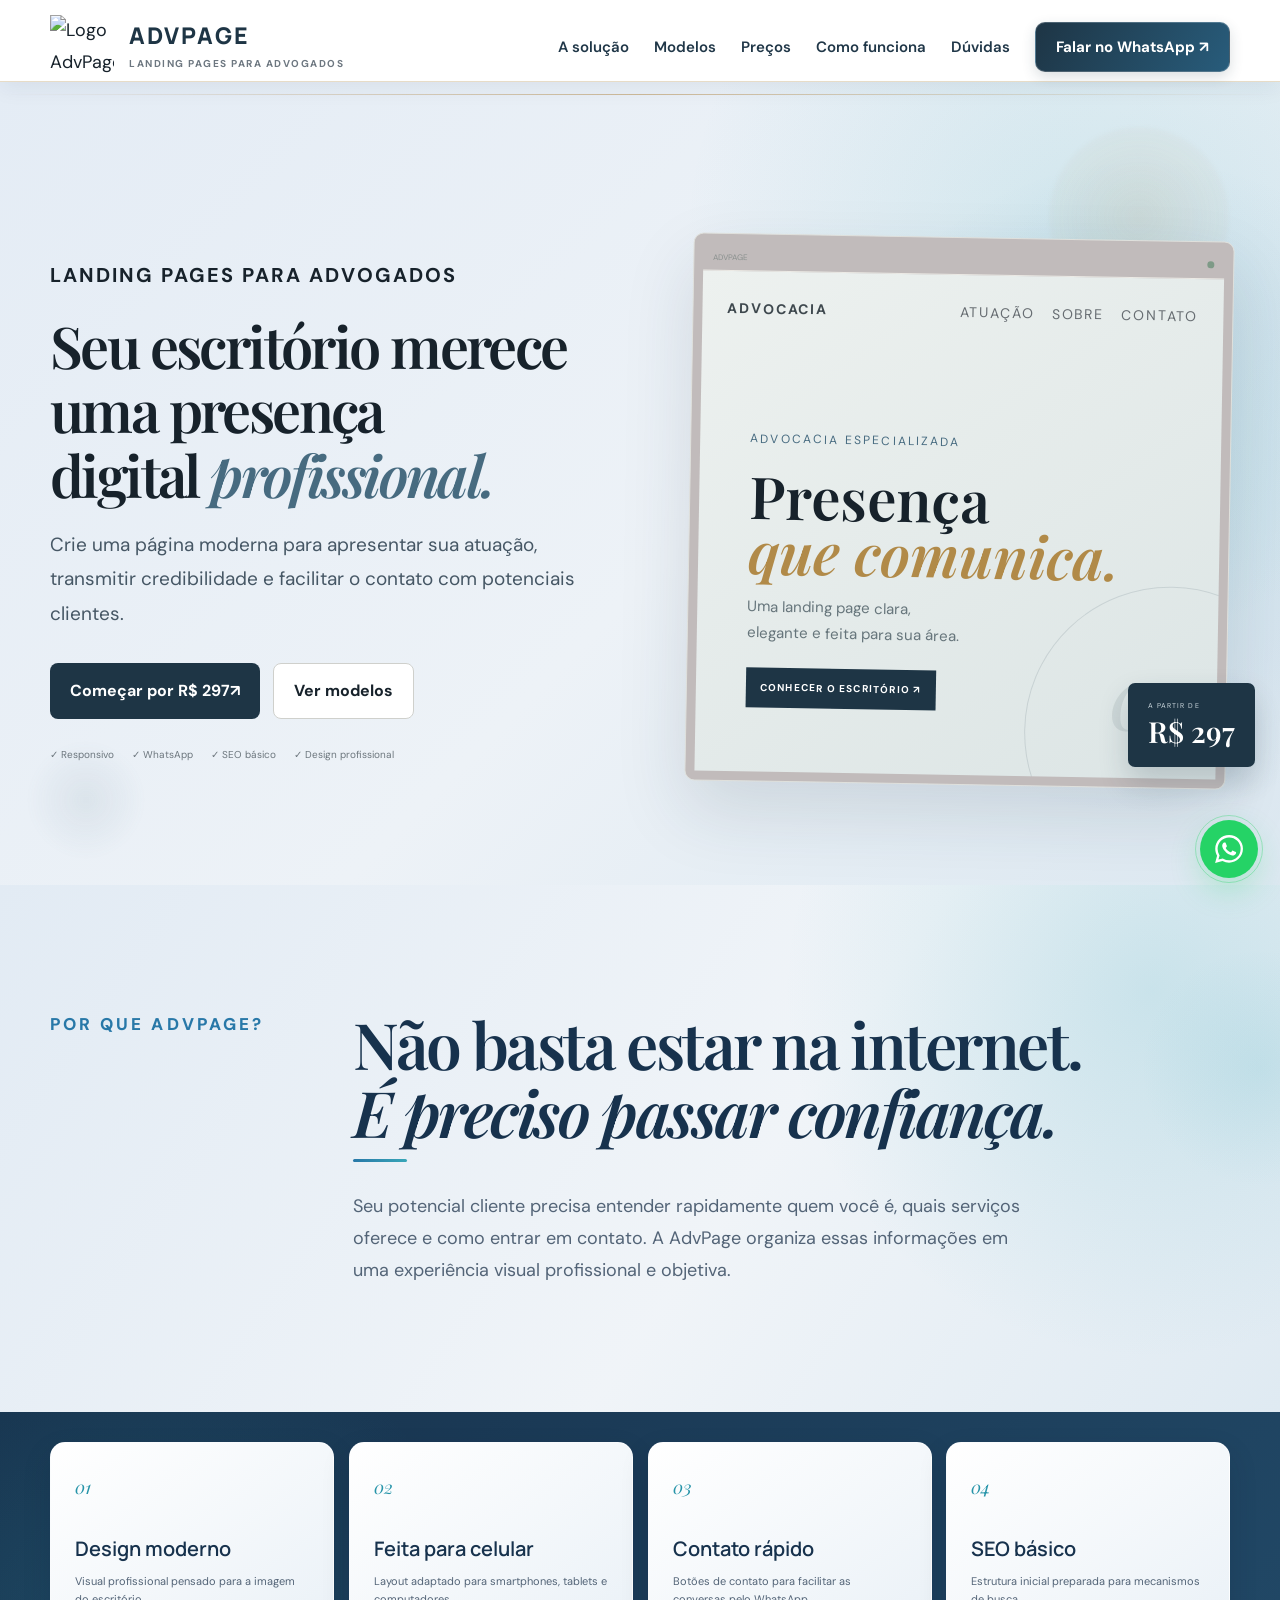
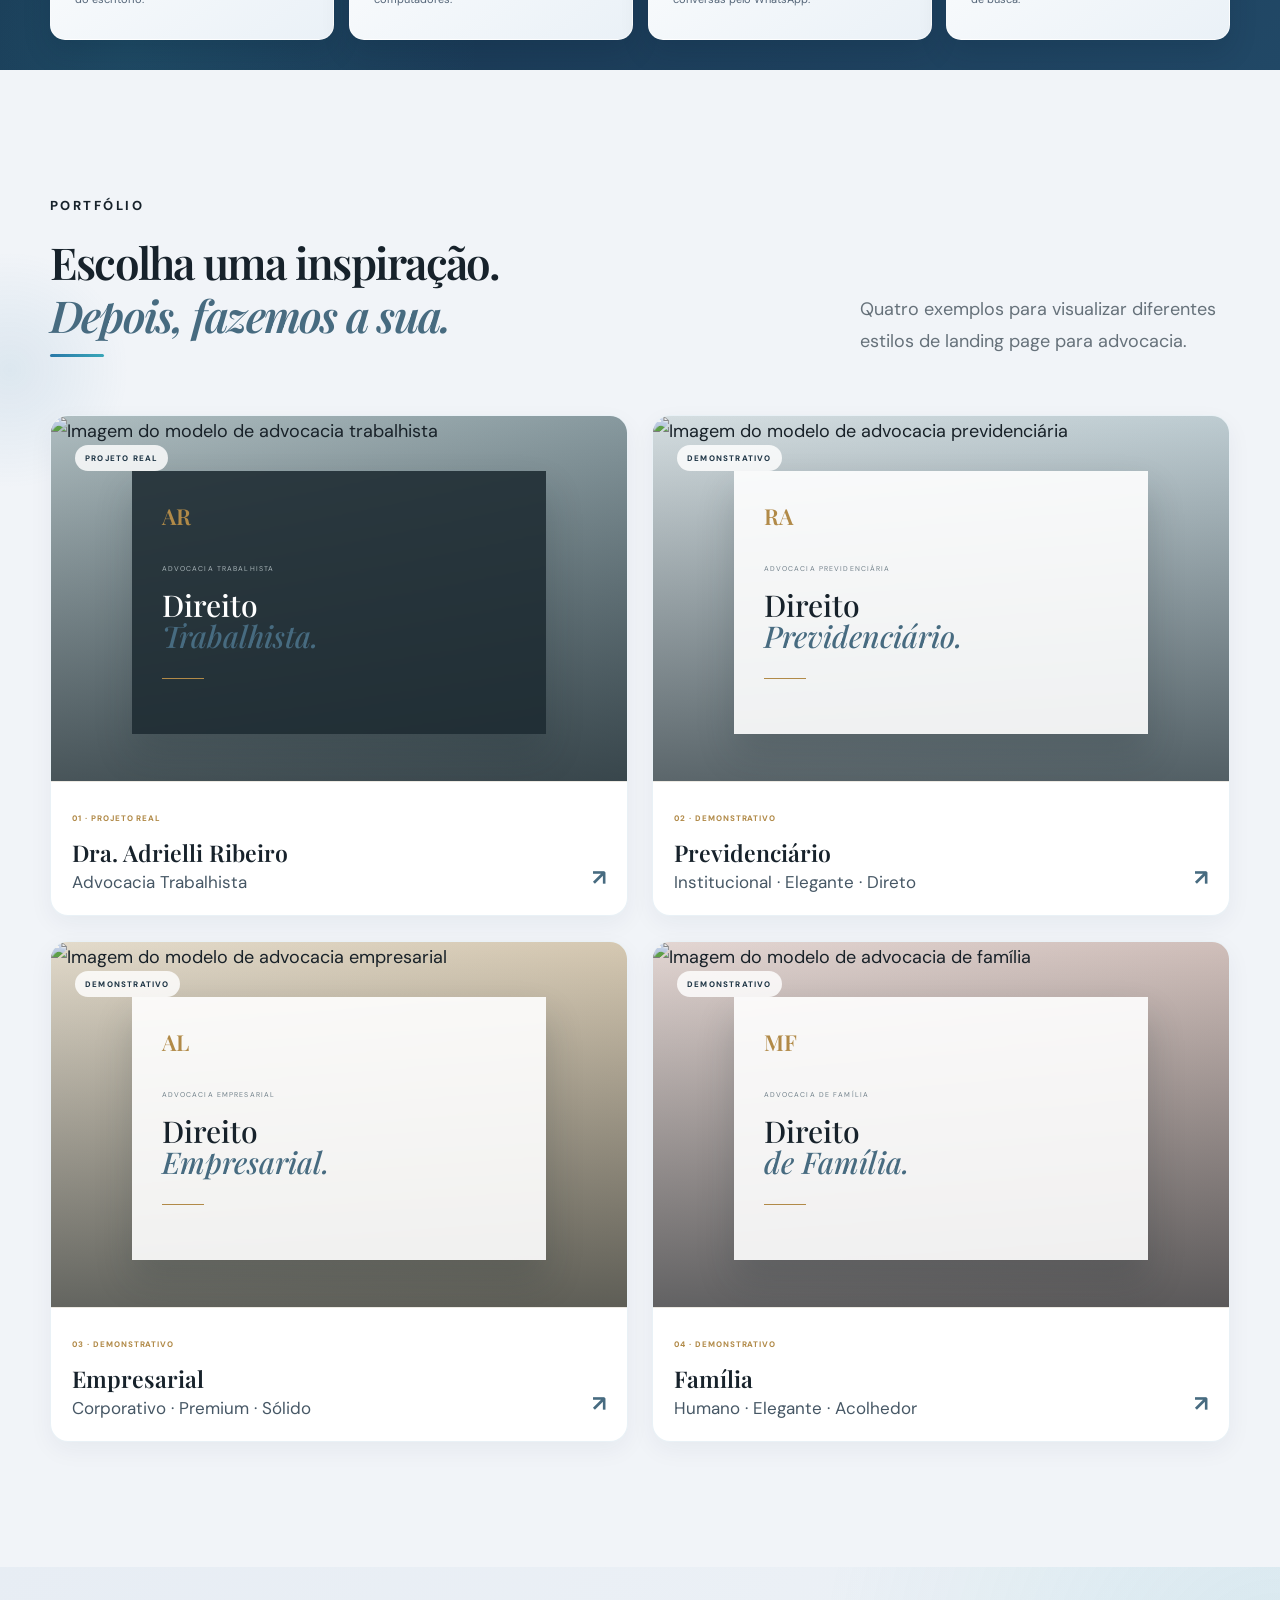
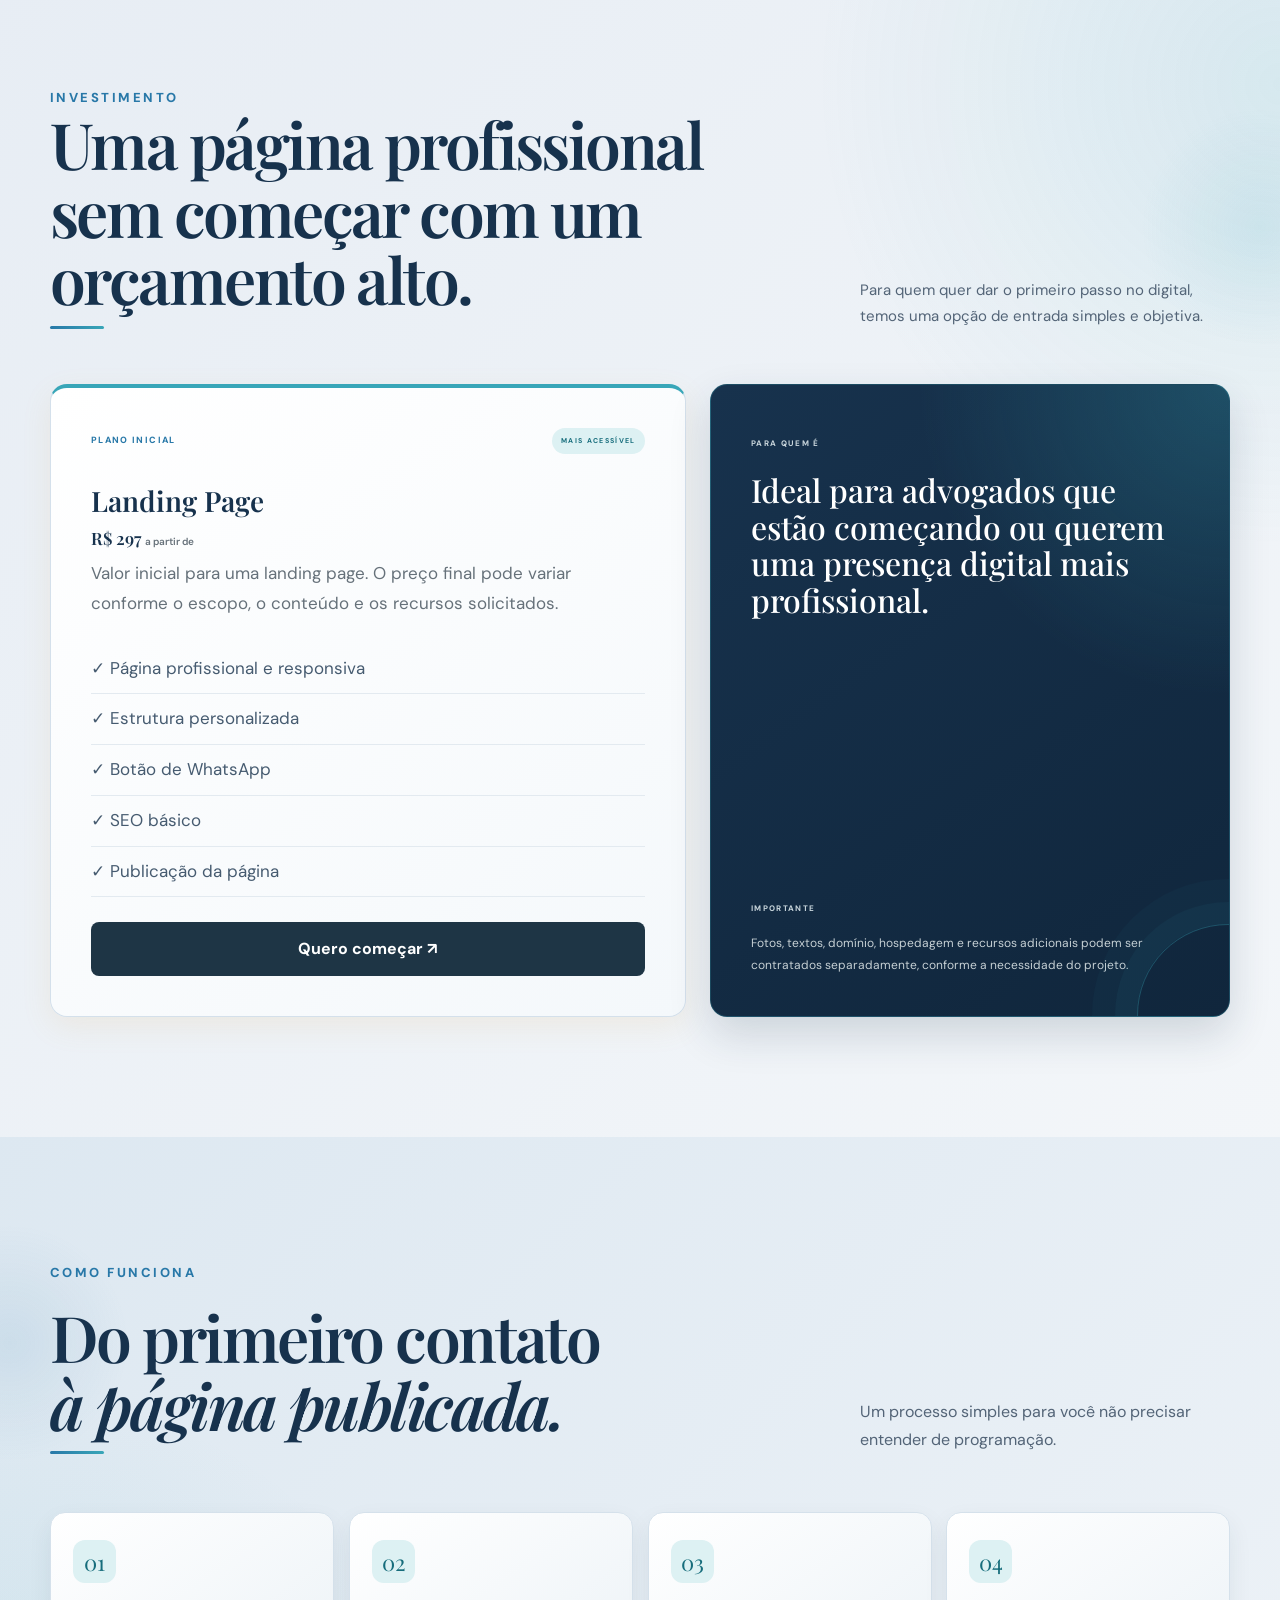
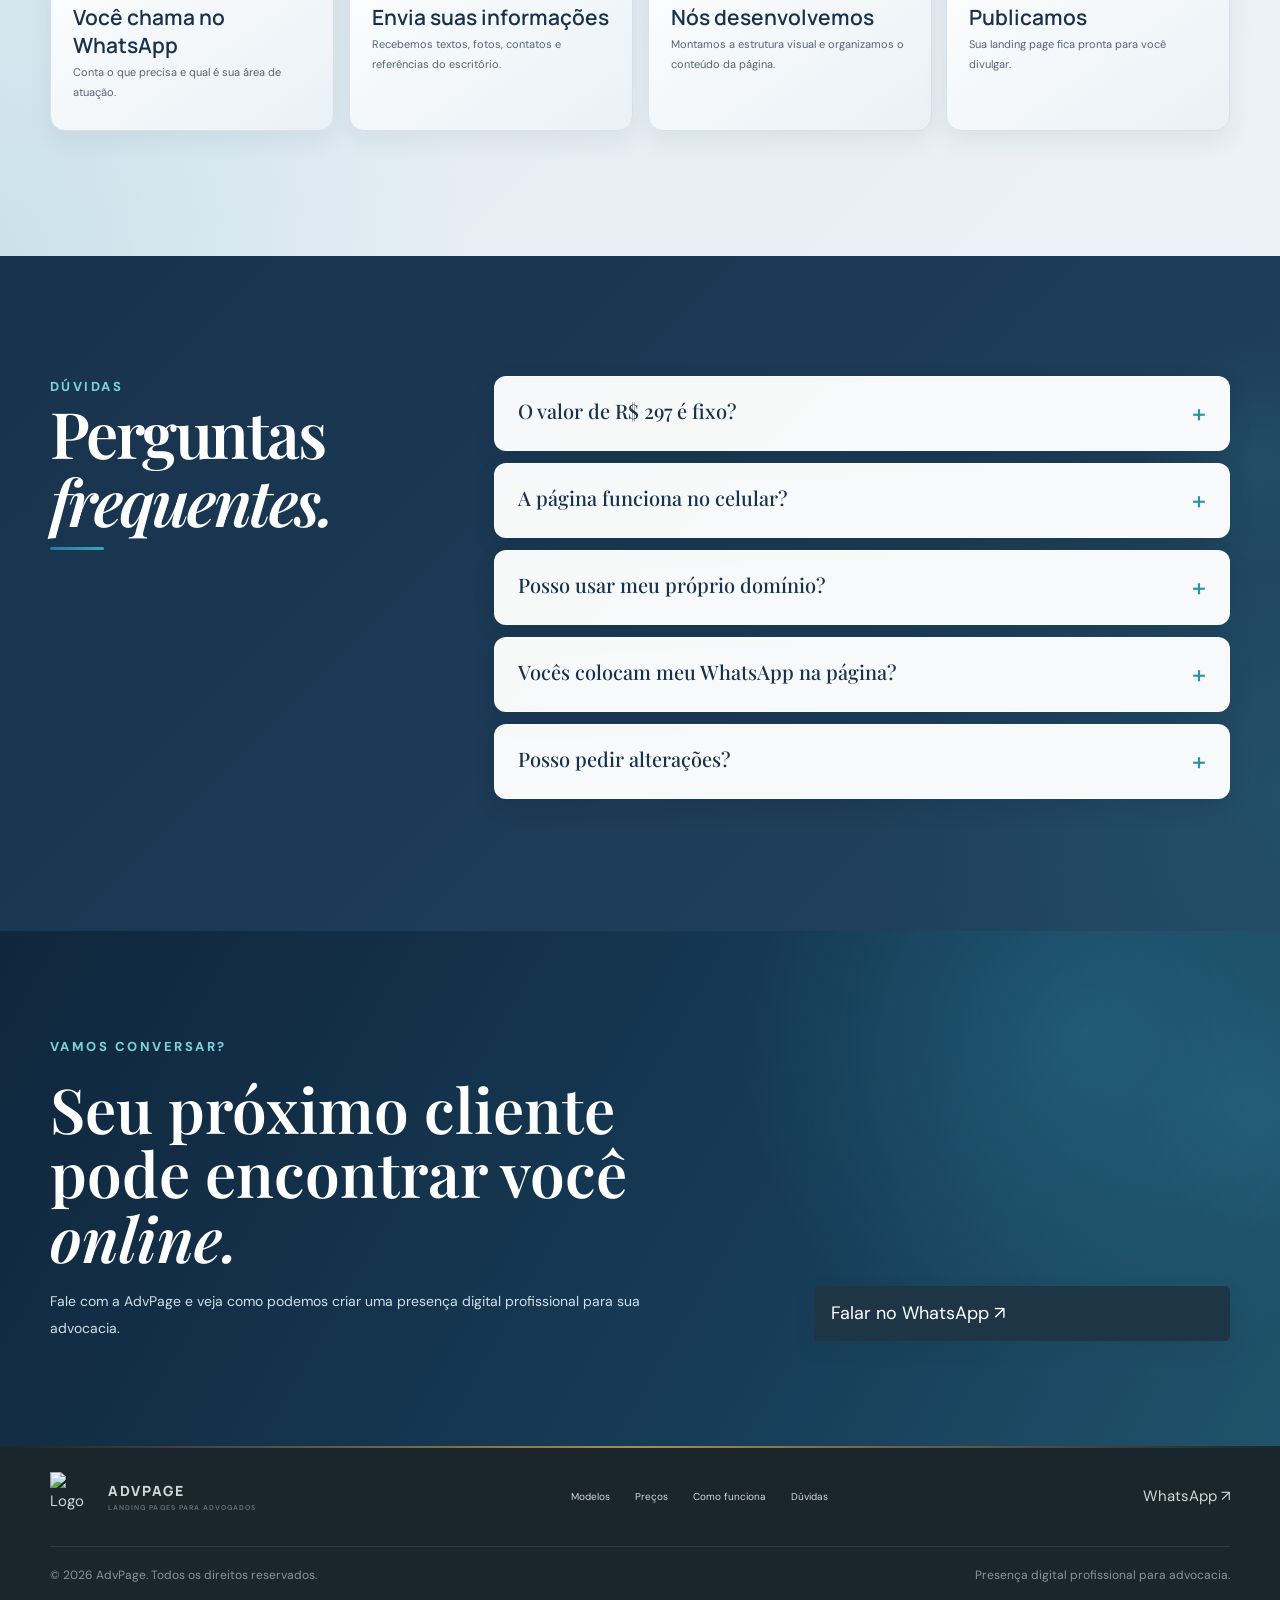
==== commit b59cbabb: "Corrige responsividade e menu mobile" ====
--- a/index.html
+++ b/index.html
@@ -1,4 +1,3 @@
-
 <!DOCTYPE html>
 <html lang="pt-BR">
 <head>
@@ -8,86 +7,56 @@
   <meta name="supported-color-schemes" content="light">
 
   <title>AdvPage — Landing Pages para Advogados</title>
-  <meta
-    name="description"
-    content="Landing pages profissionais para advogados, a partir de R$ 297. Design responsivo, integração com WhatsApp e SEO básico."
-  >
-  <meta name="theme-color" content="#f7f5f0">
+  <meta name="description" content="Landing pages profissionais para advogados, a partir de R$ 297. Design responsivo, integração com WhatsApp e SEO básico.">
+  <meta name="theme-color" content="#F1F4F8">
   <meta name="robots" content="index, follow">
 
   <meta property="og:title" content="AdvPage — Landing Pages para Advogados">
-  <meta
-    property="og:description"
-    content="Uma presença digital profissional para sua advocacia. Landing pages a partir de R$ 297."
-  >
+  <meta property="og:description" content="Uma presença digital profissional para sua advocacia. Landing pages a partir de R$ 297.">
   <meta property="og:type" content="website">
   <meta property="og:locale" content="pt_BR">
 
   <link rel="preconnect" href="https://fonts.googleapis.com">
   <link rel="preconnect" href="https://fonts.gstatic.com" crossorigin>
-
-  <link
-    href="https://fonts.googleapis.com/css2?family=DM+Sans:wght@400;500;600;700&family=Manrope:wght@600;700;800&family=Playfair+Display:ital,wght@0,500;0,600;1,500;1,600&display=swap"
-    rel="stylesheet"
-  >
-
+  <link href="https://fonts.googleapis.com/css2?family=DM+Sans:wght@400;500;600;700&family=Manrope:wght@600;700;800&family=Playfair+Display:ital,wght@0,500;0,600;1,500;1,600&display=swap" rel="stylesheet">
+
+  <link rel="icon" type="image/png" href="./favicon.png">
   <link rel="stylesheet" href="./style.css">
+
   <script>
     document.documentElement.classList.add('js');
   </script>
-<link rel="icon" type="image/png" href="favicon -02.jpeg">
 </head>
 
 <body>
 
-  <a class="skip-link" href="#conteudo">
-    Pular para o conteúdo
-  </a>
+  <a class="skip-link" href="#conteudo">Pular para o conteúdo</a>
 
   <!-- CABEÇALHO -->
   <header class="header">
     <div class="container nav">
 
       <a href="#inicio" class="logo" aria-label="AdvPage - Página inicial">
-        <img
-          src="./img/logo_advpage.jpg"
-          alt="Logo AdvPage"
-          class="site-logo"
-          width="48"
-          height="48"
-        >
-
+        <img src="./img/logo_advpage.jpg" alt="Logo AdvPage" class="site-logo" width="48" height="48">
         <span class="logo-text">
           ADVPAGE
           <small>LANDING PAGES PARA ADVOGADOS</small>
         </span>
       </a>
 
-      <button
-        class="menu"
-        type="button"
-        aria-label="Abrir menu"
-        aria-expanded="false"
-        aria-controls="menu-principal"
-      >
+      <button class="menu" type="button" aria-label="Abrir menu" aria-expanded="false" aria-controls="menu-principal">
         <span></span>
         <span></span>
         <span></span>
       </button>
 
-      <nav
-        id="menu-principal"
-        class="nav-links"
-        aria-label="Navegação principal"
-      >
+      <nav id="menu-principal" class="nav-links" aria-label="Navegação principal">
         <a href="#solucao">A solução</a>
         <a href="#modelos">Modelos</a>
         <a href="#precos">Preços</a>
         <a href="#processo">Como funciona</a>
         <a href="#faq">Dúvidas</a>
-        <a href="#contato" class="nav-button">
-          Falar no WhatsApp ↗
-        </a>
+        <a href="#contato" class="nav-button">Falar no WhatsApp ↗</a>
       </nav>
 
     </div>
@@ -102,10 +71,7 @@
       <div class="container hero-grid">
 
         <div class="hero-copy">
-
-          <div class="eyebrow">
-            LANDING PAGES PARA ADVOGADOS
-          </div>
+          <div class="eyebrow">LANDING PAGES PARA ADVOGADOS</div>
 
           <h1>
             Seu escritório merece uma presença digital
@@ -122,10 +88,7 @@
             <a class="button primary" href="#precos">
               Começar por R$ 297 <span aria-hidden="true">↗</span>
             </a>
-
-            <a class="button secondary" href="#modelos">
-              Ver modelos
-            </a>
+            <a class="button secondary" href="#modelos">Ver modelos</a>
           </div>
 
           <div class="trust-row">
@@ -134,19 +97,16 @@
             <span>✓ SEO básico</span>
             <span>✓ Design profissional</span>
           </div>
-
         </div>
 
         <div class="hero-card">
           <div class="browser">
-
             <div class="browser-top">
               <span>ADVPAGE</span>
               <i aria-hidden="true"></i>
             </div>
 
             <div class="browser-body">
-
               <div class="mini-nav">
                 <b>ADVOCACIA</b>
                 <span>ATUAÇÃO&nbsp;&nbsp; SOBRE&nbsp;&nbsp; CONTATO</span>
@@ -154,21 +114,12 @@
 
               <div class="mini-copy">
                 <small>ADVOCACIA ESPECIALIZADA</small>
-
-                <h2>
-                  Presença<br>
-                  <em>que comunica.</em>
-                </h2>
-
-                <p>
-                  Uma landing page clara, elegante e feita para sua área.
-                </p>
-
+                <h2>Presença<br><em>que comunica.</em></h2>
+                <p>Uma landing page clara, elegante e feita para sua área.</p>
                 <b>CONHECER O ESCRITÓRIO ↗</b>
               </div>
 
               <div class="mini-number">01</div>
-
             </div>
           </div>
 
@@ -184,10 +135,7 @@
     <!-- SOLUÇÃO -->
     <section class="intro" id="solucao">
       <div class="container intro-grid">
-
-        <div class="section-kicker">
-          POR QUE ADVPAGE?
-        </div>
+        <div class="section-kicker">POR QUE ADVPAGE?</div>
 
         <div>
           <h2>
@@ -202,7 +150,6 @@
             visual profissional e objetiva.
           </p>
         </div>
-
       </div>
     </section>
 
@@ -213,33 +160,25 @@
         <article>
           <span>01</span>
           <h3>Design moderno</h3>
-          <p>
-            Visual profissional pensado para a imagem do escritório.
-          </p>
+          <p>Visual profissional pensado para a imagem do escritório.</p>
         </article>
 
         <article>
           <span>02</span>
           <h3>Feita para celular</h3>
-          <p>
-            Layout adaptado para smartphones, tablets e computadores.
-          </p>
+          <p>Layout adaptado para smartphones, tablets e computadores.</p>
         </article>
 
         <article>
           <span>03</span>
           <h3>Contato rápido</h3>
-          <p>
-            Botões de contato para facilitar as conversas pelo WhatsApp.
-          </p>
+          <p>Botões de contato para facilitar as conversas pelo WhatsApp.</p>
         </article>
 
         <article>
           <span>04</span>
           <h3>SEO básico</h3>
-          <p>
-            Estrutura inicial preparada para mecanismos de busca.
-          </p>
+          <p>Estrutura inicial preparada para mecanismos de busca.</p>
         </article>
 
       </div>
@@ -252,11 +191,7 @@
         <div class="heading-row">
           <div>
             <div class="eyebrow">PORTFÓLIO</div>
-
-            <h2>
-              Escolha uma inspiração.<br>
-              <em>Depois, fazemos a sua.</em>
-            </h2>
+            <h2>Escolha uma inspiração.<br><em>Depois, fazemos a sua.</em></h2>
           </div>
 
           <p>
@@ -268,20 +203,9 @@
         <div class="model-grid">
 
           <!-- MODELO 01 -->
-          <a
-            class="model-card"
-            href="./modelos/01-projeto-real/index.html"
-            aria-label="Conhecer modelo de advocacia trabalhista"
-          >
+          <a class="model-card" href="./modelos/01-projeto-real/index.html" aria-label="Conhecer modelo de advocacia trabalhista">
             <div class="model-art art-real">
-
-              <img
-                src="./img/advogado-modelo-01.webp"
-                alt="Imagem ilustrativa do modelo de advocacia trabalhista"
-                loading="lazy"
-                decoding="async"
-              >
-
+              <img src="./img/advogado-modelo-01.webp" alt="Imagem do modelo de advocacia trabalhista" loading="lazy" decoding="async">
               <span class="badge">PROJETO REAL</span>
 
               <div class="mock">
@@ -290,7 +214,6 @@
                 <strong>Direito<br><em>Trabalhista.</em></strong>
                 <i></i>
               </div>
-
             </div>
 
             <div class="model-info">
@@ -304,20 +227,9 @@
           </a>
 
           <!-- MODELO 02 -->
-          <a
-            class="model-card"
-            href="./modelos/02-previdenciario/index.html"
-            aria-label="Conhecer modelo de advocacia previdenciária"
-          >
+          <a class="model-card" href="./modelos/02-previdenciario/index.html" aria-label="Conhecer modelo de advocacia previdenciária">
             <div class="model-art art-blue">
-
-              <img
-                src="./img/advogado-modelo-02.jpg"
-                alt="Imagem ilustrativa do modelo de advocacia previdenciária"
-                loading="lazy"
-                decoding="async"
-              >
-
+              <img src="./img/advogado-modelo-02.jpg" alt="Imagem do modelo de advocacia previdenciária" loading="lazy" decoding="async">
               <span class="badge">DEMONSTRATIVO</span>
 
               <div class="mock light">
@@ -326,7 +238,6 @@
                 <strong>Direito<br><em>Previdenciário.</em></strong>
                 <i></i>
               </div>
-
             </div>
 
             <div class="model-info">
@@ -340,20 +251,9 @@
           </a>
 
           <!-- MODELO 03 -->
-          <a
-            class="model-card"
-            href="./modelos/03-empresarial/index.html"
-            aria-label="Conhecer modelo de advocacia empresarial"
-          >
+          <a class="model-card" href="./modelos/03-empresarial/index.html" aria-label="Conhecer modelo de advocacia empresarial">
             <div class="model-art art-sand">
-
-              <img
-                src="./img/advogado-modelo-03.jpg"
-                alt="Imagem ilustrativa do modelo de advocacia empresarial"
-                loading="lazy"
-                decoding="async"
-              >
-
+              <img src="./img/advogado-modelo-03.jpg" alt="Imagem do modelo de advocacia empresarial" loading="lazy" decoding="async">
               <span class="badge">DEMONSTRATIVO</span>
 
               <div class="mock light">
@@ -362,7 +262,6 @@
                 <strong>Direito<br><em>Empresarial.</em></strong>
                 <i></i>
               </div>
-
             </div>
 
             <div class="model-info">
@@ -376,20 +275,9 @@
           </a>
 
           <!-- MODELO 04 -->
-          <a
-            class="model-card"
-            href="./modelos/04-familia/index.html"
-            aria-label="Conhecer modelo de advocacia de família"
-          >
+          <a class="model-card" href="./modelos/04-familia/index.html" aria-label="Conhecer modelo de advocacia de família">
             <div class="model-art art-rose">
-
-              <img
-                src="./img/advogado-modelo-04.jpg"
-                alt="Imagem ilustrativa do modelo de advocacia de família"
-                loading="lazy"
-                decoding="async"
-              >
-
+              <img src="./img/advogado-modelo-04.jpg" alt="Imagem do modelo de advocacia de família" loading="lazy" decoding="async">
               <span class="badge">DEMONSTRATIVO</span>
 
               <div class="mock light">
@@ -398,7 +286,6 @@
                 <strong>Direito<br><em>de Família.</em></strong>
                 <i></i>
               </div>
-
             </div>
 
             <div class="model-info">
@@ -422,11 +309,7 @@
         <div class="pricing-head">
           <div>
             <div class="eyebrow">INVESTIMENTO</div>
-
-            <h2>
-              Uma página profissional<br>
-              sem começar com um orçamento alto.
-            </h2>
+            <h2>Uma página profissional<br>sem começar com um orçamento alto.</h2>
           </div>
 
           <p>
@@ -438,17 +321,13 @@
         <div class="price-grid">
 
           <article class="price-card featured">
-
             <div class="price-top">
               <span>PLANO INICIAL</span>
               <b>MAIS ACESSÍVEL</b>
             </div>
 
             <h3>Landing Page</h3>
-
-            <p class="price">
-              R$ 297 <small>a partir de</small>
-            </p>
+            <p class="price">R$ 297 <small>a partir de</small></p>
 
             <p class="price-note">
               Valor inicial para uma landing page. O preço final
@@ -464,22 +343,14 @@
               <li>✓ Publicação da página</li>
             </ul>
 
-            <a
-              class="button primary full"
-              href="https://web.whatsapp.com/send?phone=5551994525272"
-              target="_blank"
-              rel="noopener noreferrer"
-            >
+            <a class="button primary full" href="https://web.whatsapp.com/send?phone=5551994525272" target="_blank" rel="noopener noreferrer">
               Quero começar ↗
             </a>
-
           </article>
 
           <div class="price-side">
-
             <div>
               <span>PARA QUEM É</span>
-
               <h3>
                 Ideal para advogados que estão começando ou querem
                 uma presença digital mais profissional.
@@ -488,15 +359,14 @@
 
             <div>
               <span>IMPORTANTE</span>
-
               <p>
                 Fotos, textos, domínio, hospedagem e recursos
                 adicionais podem ser contratados separadamente,
                 conforme a necessidade do projeto.
               </p>
             </div>
-
-          </div>
+          </div>
+
         </div>
       </div>
     </section>
@@ -508,11 +378,7 @@
         <div class="heading-row">
           <div>
             <div class="eyebrow">COMO FUNCIONA</div>
-
-            <h2>
-              Do primeiro contato<br>
-              <em>à página publicada.</em>
-            </h2>
+            <h2>Do primeiro contato<br><em>à página publicada.</em></h2>
           </div>
 
           <p>
@@ -527,9 +393,7 @@
             <b>01</b>
             <div>
               <h3>Você chama no WhatsApp</h3>
-              <p>
-                Conta o que precisa e qual é sua área de atuação.
-              </p>
+              <p>Conta o que precisa e qual é sua área de atuação.</p>
             </div>
           </article>
 
@@ -537,10 +401,7 @@
             <b>02</b>
             <div>
               <h3>Envia suas informações</h3>
-              <p>
-                Recebemos textos, fotos, contatos e referências
-                do escritório.
-              </p>
+              <p>Recebemos textos, fotos, contatos e referências do escritório.</p>
             </div>
           </article>
 
@@ -548,10 +409,7 @@
             <b>03</b>
             <div>
               <h3>Nós desenvolvemos</h3>
-              <p>
-                Montamos a estrutura visual e organizamos
-                o conteúdo da página.
-              </p>
+              <p>Montamos a estrutura visual e organizamos o conteúdo da página.</p>
             </div>
           </article>
 
@@ -559,9 +417,7 @@
             <b>04</b>
             <div>
               <h3>Publicamos</h3>
-              <p>
-                Sua landing page fica pronta para você divulgar.
-              </p>
+              <p>Sua landing page fica pronta para você divulgar.</p>
             </div>
           </article>
 
@@ -575,55 +431,34 @@
 
         <div>
           <div class="eyebrow">DÚVIDAS</div>
-
-          <h2>
-            Perguntas<br>
-            <em>frequentes.</em>
-          </h2>
+          <h2>Perguntas<br><em>frequentes.</em></h2>
         </div>
 
         <div class="faq-list">
 
           <details>
             <summary>O valor de R$ 297 é fixo?</summary>
-            <p>
-              R$ 297 é o valor inicial. O orçamento final depende
-              do escopo, da quantidade de conteúdo e dos recursos
-              solicitados.
-            </p>
+            <p>R$ 297 é o valor inicial. O orçamento final depende do escopo, da quantidade de conteúdo e dos recursos solicitados.</p>
           </details>
 
           <details>
             <summary>A página funciona no celular?</summary>
-            <p>
-              Sim. Os modelos são desenvolvidos de forma responsiva
-              para celular, tablet e computador.
-            </p>
+            <p>Sim. Os modelos são desenvolvidos de forma responsiva para celular, tablet e computador.</p>
           </details>
 
           <details>
             <summary>Posso usar meu próprio domínio?</summary>
-            <p>
-              Sim. Você pode usar um domínio próprio para a página
-              do seu escritório. O registro e a configuração podem
-              ter custos adicionais.
-            </p>
+            <p>Sim. Você pode usar um domínio próprio para a página do seu escritório. O registro e a configuração podem ter custos adicionais.</p>
           </details>
 
           <details>
             <summary>Vocês colocam meu WhatsApp na página?</summary>
-            <p>
-              Sim. Os botões de contato podem ser configurados
-              com o número de WhatsApp informado por você.
-            </p>
+            <p>Sim. Os botões de contato podem ser configurados com o número de WhatsApp informado por você.</p>
           </details>
 
           <details>
             <summary>Posso pedir alterações?</summary>
-            <p>
-              Sim. O escopo do projeto e a quantidade de ajustes
-              são combinados antes do desenvolvimento.
-            </p>
+            <p>Sim. O escopo do projeto e a quantidade de ajustes são combinados antes do desenvolvimento.</p>
           </details>
 
         </div>
@@ -636,28 +471,16 @@
 
         <div>
           <div class="eyebrow">VAMOS CONVERSAR?</div>
-
-          <h2>
-            Seu próximo cliente pode encontrar você
-            <em>online.</em>
-          </h2>
-
+          <h2>Seu próximo cliente pode encontrar você <em>online.</em></h2>
           <p>
             Fale com a AdvPage e veja como podemos criar uma
             presença digital profissional para sua advocacia.
           </p>
         </div>
 
-        
-<a
-  href="https://web.whatsapp.com/send?phone=5551994525272"
-  class="nav-button"
-  target="_blank"
-  rel="noopener noreferrer"
->
-  Falar no WhatsApp ↗
-</a>
-
+        <a href="https://web.whatsapp.com/send?phone=5551994525272" class="nav-button" target="_blank" rel="noopener noreferrer">
+          Falar no WhatsApp ↗
+        </a>
 
       </div>
     </section>
@@ -668,22 +491,8 @@
   <footer>
     <div class="container footer-top">
 
-      <a
-        href="#inicio"
-        class="logo footer-logo"
-        aria-label="AdvPage - Voltar ao início"
-      >
-
-        <!-- logo Footer -->
-        <img
-          src="./img/logo_advpage.jpg"
-          alt=""
-          class="site-logo"
-          width="48"
-          height="48"
-          loading="lazy"
-        >
-
+      <a href="#inicio" class="logo footer-logo" aria-label="AdvPage - Voltar ao início">
+        <img src="./img/logo_advpage.jpg" alt="Logo AdvPage" class="site-logo" width="48" height="48" loading="lazy">
         <span class="logo-text">
           ADVPAGE
           <small>LANDING PAGES PARA ADVOGADOS</small>
@@ -697,11 +506,7 @@
         <a href="#faq">Dúvidas</a>
       </nav>
 
-      <a
-        href="https://web.whatsapp.com/send?phone=5551994525272"
-        target="_blank"
-        rel="noopener noreferrer"
-      >
+      <a href="https://web.whatsapp.com/send?phone=5551994525272" target="_blank" rel="noopener noreferrer">
         WhatsApp ↗
       </a>
 
@@ -712,27 +517,13 @@
         &copy; <span id="ano-atual">2026</span> AdvPage.
         Todos os direitos reservados.
       </span>
-
-      <span>
-        Presença digital profissional para advocacia.
-      </span>
+      <span>Presença digital profissional para advocacia.</span>
     </div>
   </footer>
 
   <!-- BOTÃO FLUTUANTE DO WHATSAPP -->
-  <a
-    class="floating"
-    href="https://web.whatsapp.com/send?phone=5551994525272"
-    target="_blank"
-    rel="noopener noreferrer"
-    aria-label="Falar com a AdvPage pelo WhatsApp"
-  >
-    <svg
-      class="whatsapp-icon"
-      viewBox="0 0 24 24"
-      aria-hidden="true"
-      focusable="false"
-    >
+  <a class="floating" href="https://web.whatsapp.com/send?phone=5551994525272" target="_blank" rel="noopener noreferrer" aria-label="Falar com a AdvPage pelo WhatsApp">
+    <svg class="whatsapp-icon" viewBox="0 0 24 24" aria-hidden="true" focusable="false">
       <path d="M20.52 3.48A11.87 11.87 0 0 0 12.08 0C5.53 0 .2 5.33.2 11.88c0 2.09.55 4.13 1.59 5.93L.1 24l6.33-1.66a11.88 11.88 0 0 0 5.65 1.43h.01c6.55 0 11.88-5.33 11.88-11.88 0-3.17-1.23-6.15-3.45-8.41ZM12.09 21.7h-.01a9.82 9.82 0 0 1-5.01-1.37l-.36-.21-3.75.98 1-3.66-.23-.38a9.82 9.82 0 0 1-1.51-5.18C2.22 6.47 6.64 2.05 12.08 2.05c2.64 0 5.12 1.03 6.98 2.9a9.8 9.8 0 0 1 2.9 6.98c0 5.44-4.42 9.77-9.87 9.77Zm5.39-7.34c-.29-.15-1.72-.85-1.99-.95-.27-.1-.47-.15-.67.15-.2.29-.77.95-.94 1.14-.17.2-.35.22-.64.07-.29-.15-1.22-.45-2.32-1.43-.86-.77-1.44-1.72-1.61-2.01-.17-.29-.02-.45.13-.6.13-.13.29-.35.44-.52.15-.17.2-.35.3-.52.15-.2.05-.37-.02-.52-.07-.15-.67-1.61-.92-2.2-.24-.58-.49-.5-.67-.51h-.57c-.2 0-.52.07-.79.37-.27.29-1.03 1.01-1.03 2.47s1.05 2.86 1.2 3.05c.2.2 2.07 3.16 5.01 4.43.7.3 1.25.48 1.68.61.7.22 1.34.19 1.84.12.56-.08 1.72-.7 1.96-1.38.24-.68.24-1.26.17-1.38-.07-.12-.27-.2-.57-.35Z"/>
     </svg>
   </a>
@@ -740,25 +531,20 @@
   <!-- SCRIPT PRINCIPAL -->
   <script src="./script.js" defer></script>
 
-  <!-- FUNCIONALIDADES DE SEGURANÇA -->
+  <!-- MENU E ANO -->
   <script>
     (function () {
       'use strict';
 
-      // Atualiza o ano automaticamente.
       var ano = document.getElementById('ano-atual');
-
       if (ano) {
         ano.textContent = new Date().getFullYear();
       }
 
-      // Menu acessível para dispositivos móveis.
       var botaoMenu = document.querySelector('.menu');
       var menuPrincipal = document.getElementById('menu-principal');
 
-      if (!botaoMenu || !menuPrincipal) {
-        return;
-      }
+      if (!botaoMenu || !menuPrincipal) return;
 
       function fecharMenu() {
         botaoMenu.setAttribute('aria-expanded', 'false');
@@ -767,87 +553,63 @@
         document.body.classList.remove('menu-aberto');
       }
 
-      function alternarMenu() {
-        var aberto =
-          botaoMenu.getAttribute('aria-expanded') === 'true';
-
-        botaoMenu.setAttribute(
-          'aria-expanded',
-          String(!aberto)
-        );
-
-        botaoMenu.setAttribute(
-          'aria-label',
-          aberto ? 'Abrir menu' : 'Fechar menu'
-        );
-
+      botaoMenu.addEventListener('click', function () {
+        var aberto = botaoMenu.getAttribute('aria-expanded') === 'true';
+
+        botaoMenu.setAttribute('aria-expanded', String(!aberto));
+        botaoMenu.setAttribute('aria-label', aberto ? 'Abrir menu' : 'Fechar menu');
         menuPrincipal.classList.toggle('active', !aberto);
         document.body.classList.toggle('menu-aberto', !aberto);
-      }
-
-      botaoMenu.addEventListener('click', alternarMenu);
+      });
 
       menuPrincipal.querySelectorAll('a').forEach(function (link) {
         link.addEventListener('click', fecharMenu);
       });
 
       document.addEventListener('keydown', function (evento) {
-        if (evento.key === 'Escape') {
-          fecharMenu();
-        }
+        if (evento.key === 'Escape') fecharMenu();
       });
 
       window.addEventListener('resize', function () {
-        if (window.innerWidth > 900) {
-          fecharMenu();
-        }
+        if (window.innerWidth > 900) fecharMenu();
       });
-
     })();
   </script>
 
-
-<script id="advpage-scroll-effects">
-document.addEventListener("DOMContentLoaded", function () {
-    const selectors = [
-        ".intro",
-        ".models",
-        ".pricing",
-        ".process",
-        ".faq",
-        ".contact",
-        ".feature-card",
-        ".model-card",
-        ".price-card",
-        ".step",
-        ".faq-item"
-    ];
-
-    const elements = document.querySelectorAll(selectors.join(","));
-
-    if (!("IntersectionObserver" in window)) {
+  <!-- EFEITOS DE ENTRADA AO ROLAR -->
+  <script id="advpage-scroll-effects">
+    document.addEventListener("DOMContentLoaded", function () {
+      const selectors = [
+        ".intro", ".models", ".pricing", ".process", ".faq",
+        ".contact", ".feature-grid article", ".model-card",
+        ".price-card", ".steps article", ".faq-list details"
+      ];
+
+      const elements = document.querySelectorAll(selectors.join(","));
+
+      if (!("IntersectionObserver" in window)) {
         elements.forEach(element => element.classList.add("is-visible"));
         return;
-    }
-
-    const observer = new IntersectionObserver((entries, obs) => {
+      }
+
+      const observer = new IntersectionObserver((entries, obs) => {
         entries.forEach(entry => {
-            if (entry.isIntersecting) {
-                entry.target.classList.add("is-visible");
-                obs.unobserve(entry.target);
-            }
+          if (entry.isIntersecting) {
+            entry.target.classList.add("is-visible");
+            obs.unobserve(entry.target);
+          }
         });
-    }, {
+      }, {
         threshold: 0.12,
         rootMargin: "0px 0px -35px 0px"
-    });
-
-    elements.forEach(element => {
+      });
+
+      elements.forEach(element => {
         element.classList.add("scroll-reveal");
         observer.observe(element);
+      });
     });
-});
-</script>
+  </script>
 
 </body>
-</html>
+</html>
--- a/style.css
+++ b/style.css
@@ -547,7 +547,7 @@
 .heading-row>p{
 max-width:370px;
 color:var(--muted);
-font-size:13px
+font-size:16px
 }
 
 .heading-row h2{
@@ -3133,7 +3133,7 @@
 }
 
 .faq details p {
-    color: #536477;
+    color: #8d7421;
     line-height: 1.8;
 }
 
@@ -3216,3 +3216,130 @@
         transition: none !important;
     }
 }
+
+
+/* ==========================================
+   ADVPAGE — CORREÇÃO DO MENU RESPONSIVO
+   ========================================== */
+
+/* Evita que os elementos dos grids forcem
+   uma largura maior que a tela */
+.hero-grid,
+.intro-grid,
+.feature-grid,
+.model-grid,
+.price-grid,
+.steps,
+.faq-grid,
+.contact-inner {
+    min-width: 0;
+}
+
+.hero-grid > *,
+.intro-grid > *,
+.feature-grid > *,
+.model-grid > *,
+.price-grid > *,
+.steps > *,
+.faq-grid > *,
+.contact-inner > * {
+    min-width: 0;
+}
+
+/* Tablet e celular */
+@media (max-width: 900px) {
+
+    .header .nav {
+        justify-content: space-between;
+    }
+
+    /* Esconde o menu horizontal */
+    .header .nav-links {
+        display: none;
+    }
+
+    /* Mostra o menu quando o botão é acionado */
+    .header .nav-links.active {
+        display: flex;
+        position: absolute;
+        top: 100%;
+        left: 15px;
+        right: 15px;
+        flex-direction: column;
+        align-items: stretch;
+        gap: 0;
+        padding: 12px;
+        background: #FFFFFF;
+        border: 1px solid #DCE4EB;
+        border-radius: 12px;
+        box-shadow: 0 12px 30px rgba(23, 50, 77, 0.14);
+        z-index: 200;
+    }
+
+    .header .nav-links.active a {
+        display: block;
+        width: 100%;
+        padding: 13px 15px;
+        white-space: normal;
+        font-size: 15px;
+    }
+
+    .header .nav-links.active .nav-button {
+        text-align: center;
+        margin-top: 6px;
+    }
+
+    .header .menu {
+        display: block;
+        flex-shrink: 0;
+        cursor: pointer;
+    }
+}
+
+/* Celulares */
+@media (max-width: 680px) {
+
+    .container {
+        width: calc(100% - 30px);
+        max-width: 600px;
+    }
+
+    .hero-grid {
+        grid-template-columns: minmax(0, 1fr);
+        gap: 40px;
+    }
+
+    .hero-copy,
+    .hero-card {
+        width: 100%;
+        min-width: 0;
+    }
+
+    .actions {
+        flex-wrap: wrap;
+    }
+
+    .actions .button {
+        max-width: 100%;
+    }
+
+    .browser {
+        max-width: 100%;
+    }
+
+    .browser-body {
+        padding: 18px;
+    }
+
+    .mini-nav span {
+        font-size: 9px;
+    }
+
+    .mini-copy {
+        left: 25px;
+    }
+
+    .floating-price {
+        right: 5px;
+    }
+}
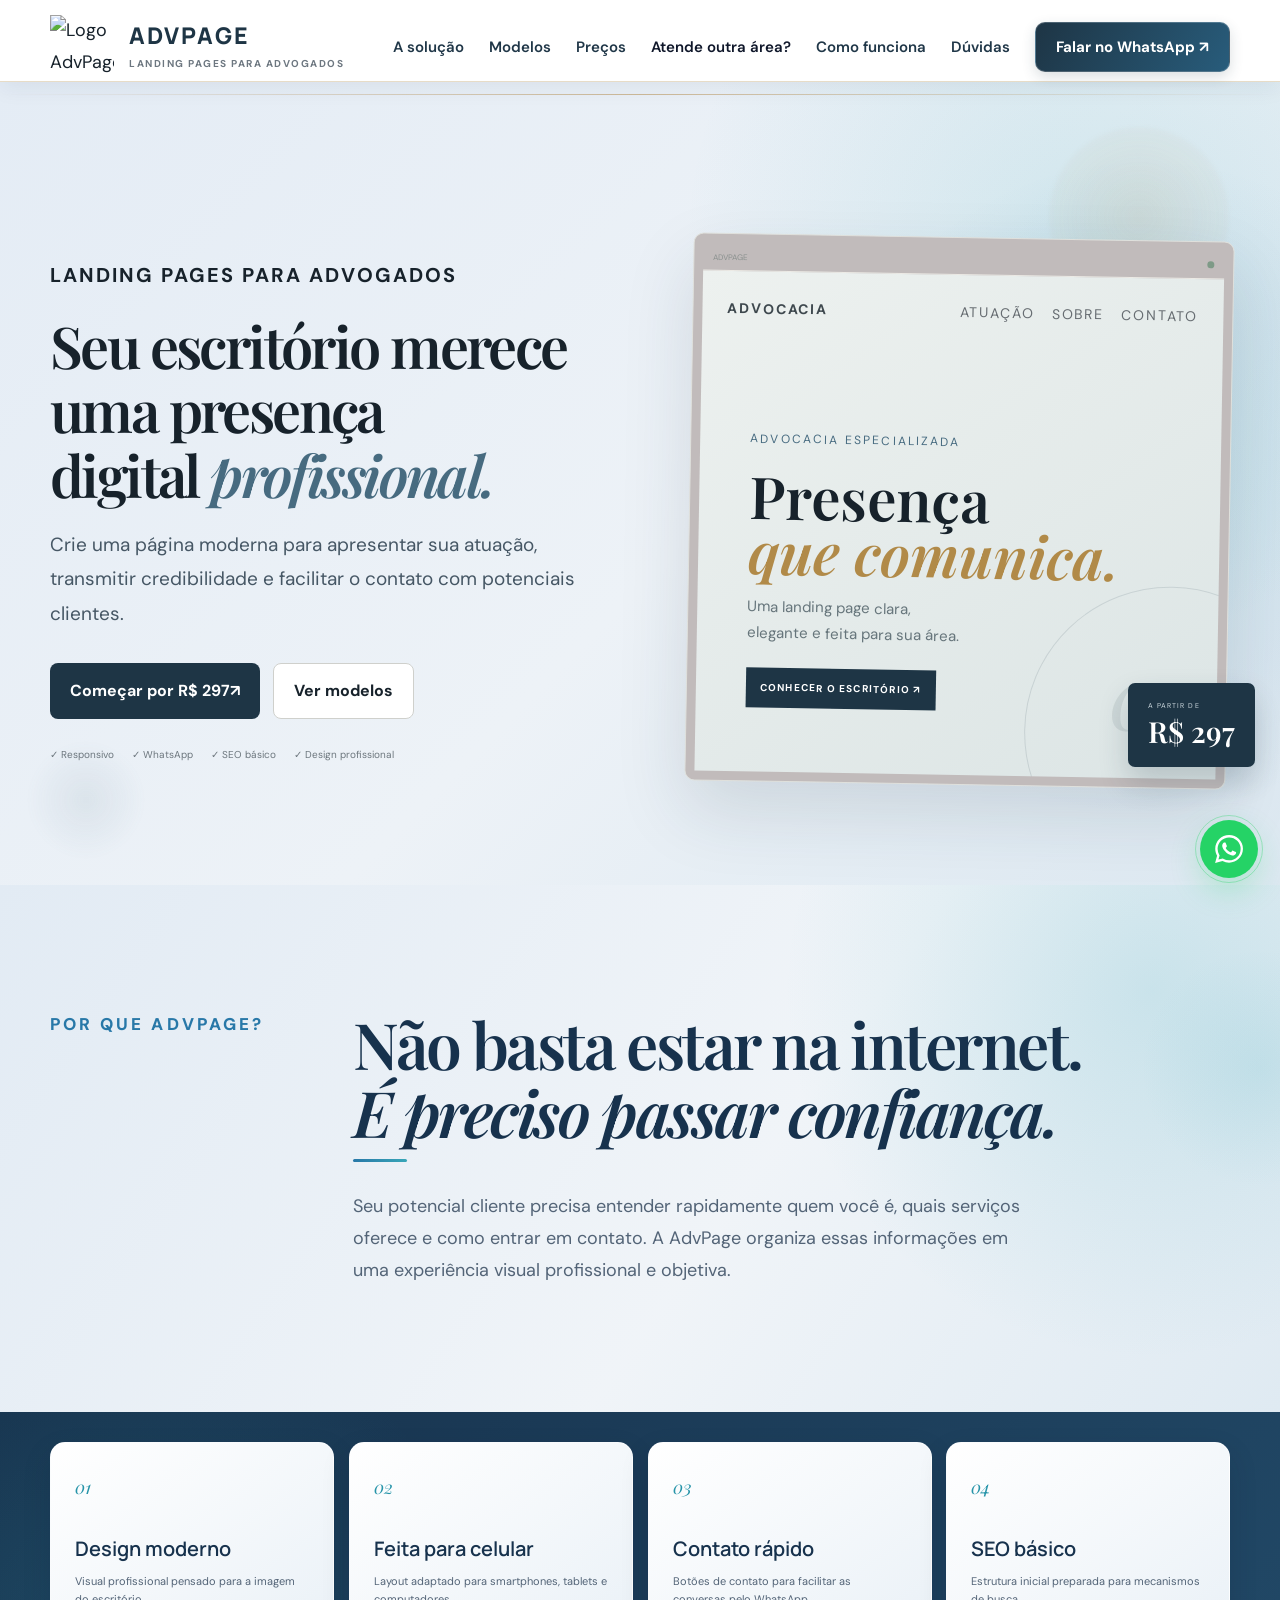
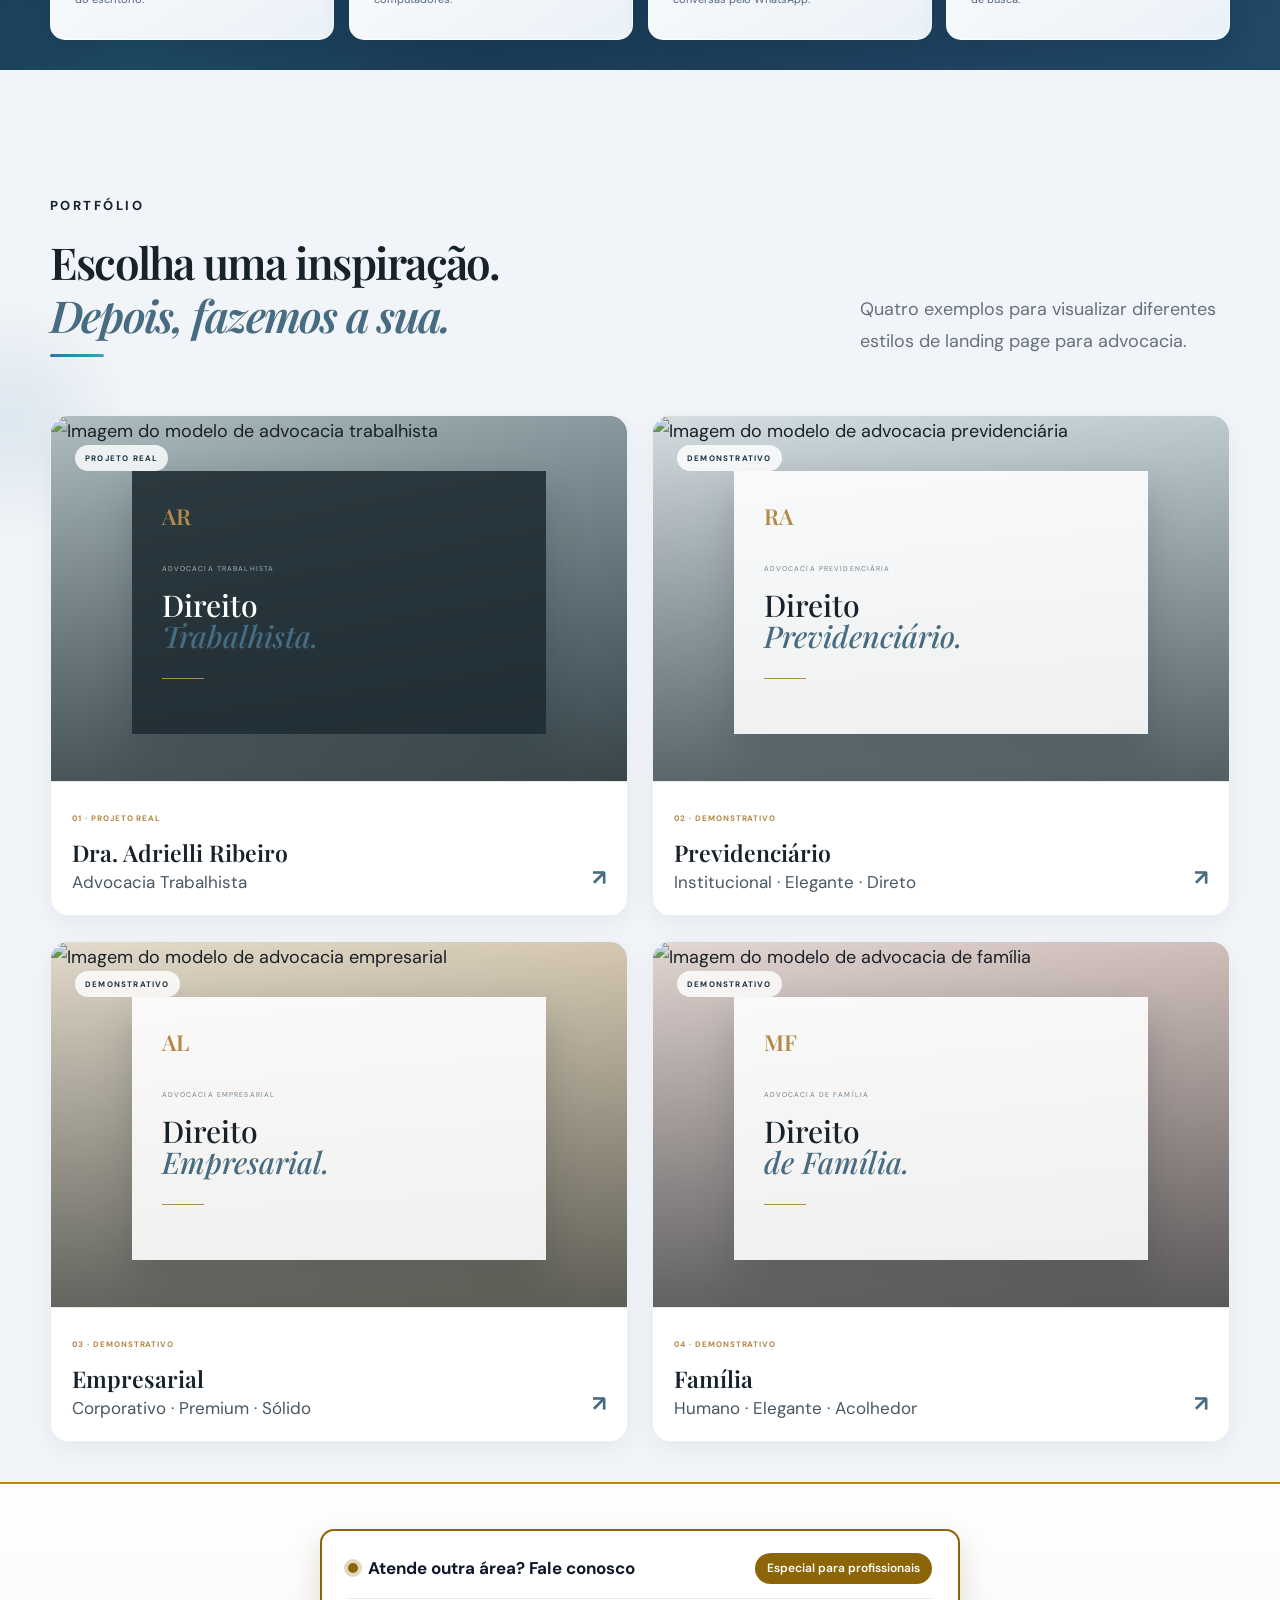
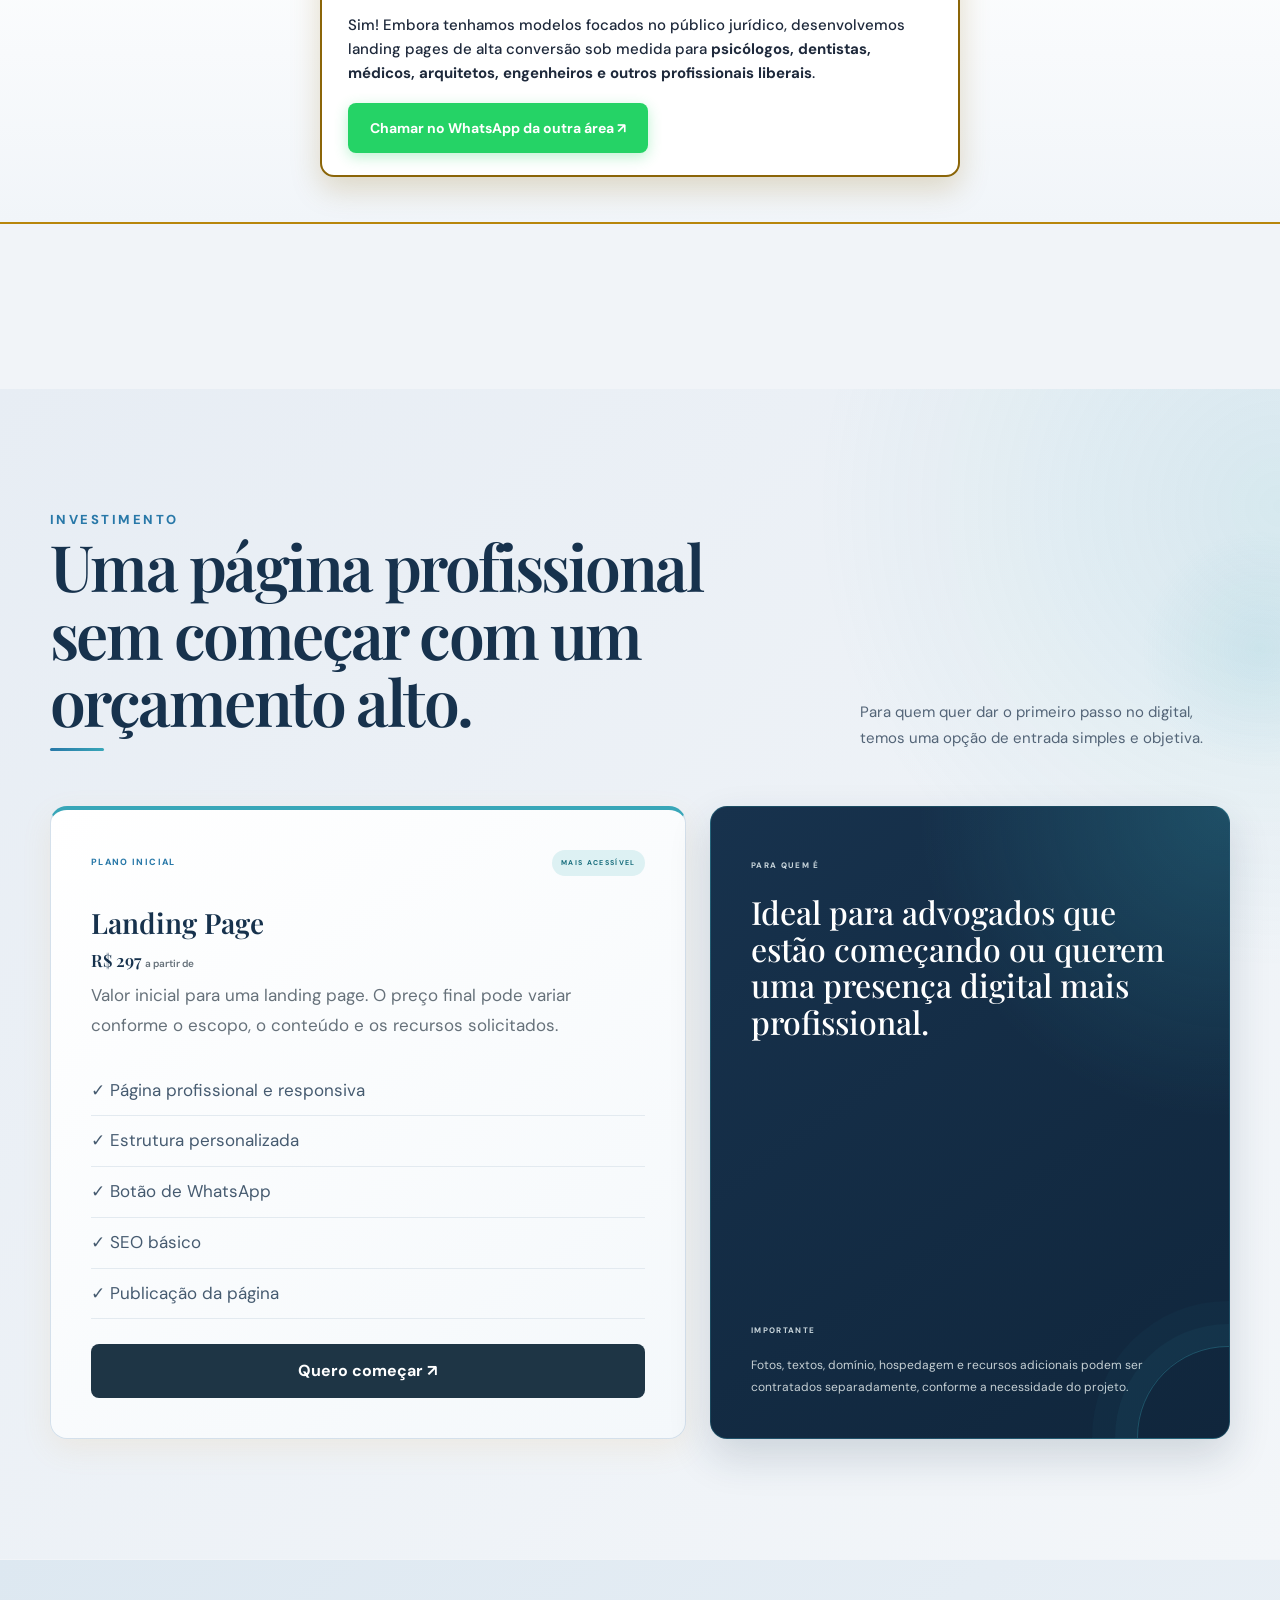
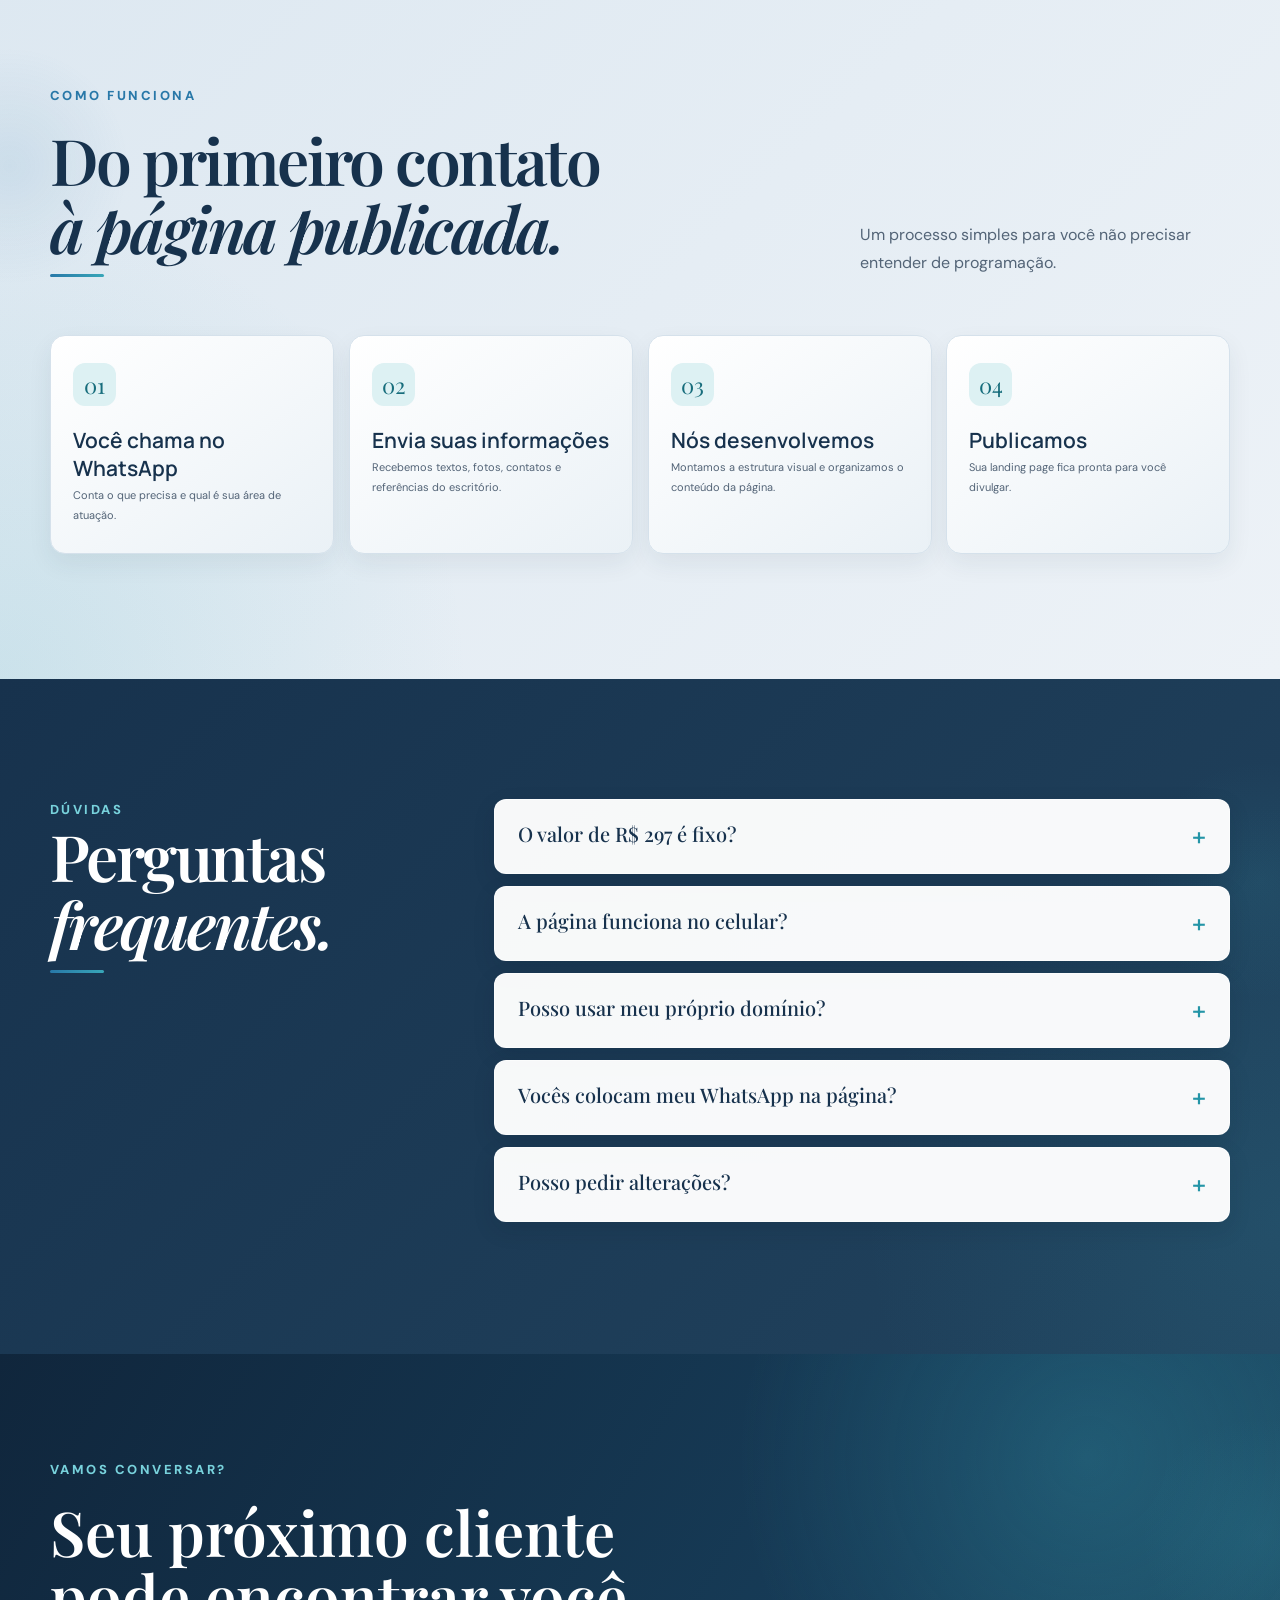
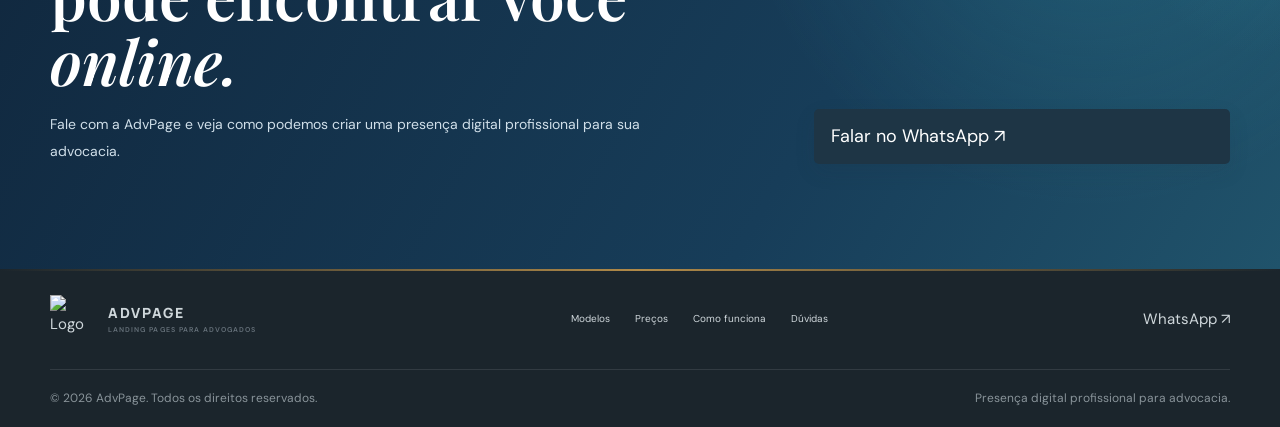
==== commit 5ce6a045: "Adicionado efeito de hover no link do menu" ====
--- a/index.html
+++ b/index.html
@@ -54,7 +54,7 @@
         <a href="#solucao">A solução</a>
         <a href="#modelos">Modelos</a>
         <a href="#precos">Preços</a>
-        <a href="#processo">Como funciona</a>
+        <a href="#outras-areas" onmouseover="this.style.color='#C5A059'; this.style.opacity='0.8';" onmouseout="this.style.color='#0F172A'; this.style.opacity='1';" style="color: #0F172A; font-weight: 600; transition: color 0.2s ease, opacity 0.2s ease;">Atende outra área?</a>        <a href="#processo">Como funciona</a>
         <a href="#faq">Dúvidas</a>
         <a href="#contato" class="nav-button">Falar no WhatsApp ↗</a>
       </nav>
@@ -184,7 +184,7 @@
       </div>
     </section>
 
-    <!-- PORTFÓLIO -->
+    <!-- PORTFÓLIO modelos-->
     <section class="models" id="modelos">
       <div class="container">
 
@@ -300,6 +300,32 @@
 
         </div>
       </div>
+
+      <!-- Secção Adicional: Outras Áreas (Destaque & WhatsApp) -->
+<!-- Secção Adicional: Outras Áreas (Destaque Escuro & WhatsApp) -->
+<section id="outras-areas" style="padding: 45px 20px; background: linear-gradient(180deg, #FFFFFF 0%, #F1F5F9 100%); border-top: 2px solid #B8860B; border-bottom: 2px solid #B8860B; margin: 40px 0; scroll-margin-top: 40px;">
+  <div style="max-width: 640px; margin: 0 auto;">
+    <div style="background: #FFFFFF; border: 2.5px solid #8B6508; border-radius: 14px; padding: 22px 26px; box-shadow: 0 12px 30px rgba(139, 101, 8, 0.22); text-align: left;">
+      <div style="font-weight: 700; color: #0F172A; font-size: 17px; display: flex; justify-content: space-between; align-items: center; gap: 10px; margin-bottom: 14px;">
+        <span style="display: flex; align-items: center; gap: 10px;">
+          <span style="display: inline-block; width: 10px; height: 10px; background-color: #8B6508; border-radius: 50%; box-shadow: 0 0 0 4px rgba(139, 101, 8, 0.25);"></span>
+          Atende outra área? Fale conosco
+        </span>
+        <span style="font-size: 12px; color: #FFFFFF; background: #8B6508; font-weight: 600; padding: 5px 12px; border-radius: 20px;">Especial para profissionais</span>
+      </div>
+      
+      <div style="border-top: 1px solid #E2E8F0; padding-top: 14px;">
+        <p style="color: #1E293B; font-size: 15px; line-height: 1.6; margin-bottom: 18px; font-weight: 500;">
+          Sim! Embora tenhamos modelos focados no público jurídico, desenvolvemos landing pages de alta conversão sob medida para <strong>psicólogos, dentistas, médicos, arquitetos, engenheiros e outros profissionais liberais</strong>.
+        </p>
+        
+        <a href="https://wa.me/5551994525272?text=Ol%C3%A1%21%20Gostaria%20de%20uma%20landing%20page%20para%20outra%20%C3%A1rea%20profissional." target="_blank" rel="noopener noreferrer" style="display: inline-flex; align-items: center; justify-content: center; gap: 8px; background-color: #25D366; color: #FFFFFF; font-weight: 700; font-size: 14px; padding: 13px 22px; border-radius: 8px; text-decoration: none; box-shadow: 0 4px 14px rgba(37, 211, 102, 0.3); transition: background-color 0.2s ease;">
+          <span>Chamar no WhatsApp da outra área ↗</span>
+        </a>
+      </div>
+    </div>
+  </div>
+</section>
     </section>
 
     <!-- PREÇOS -->
@@ -343,7 +369,7 @@
               <li>✓ Publicação da página</li>
             </ul>
 
-            <a class="button primary full" href="https://web.whatsapp.com/send?phone=5551994525272" target="_blank" rel="noopener noreferrer">
+            <a class="button primary full" href="https://wa.me/5551994525272?text=Ol%C3%A1%21%20Quero%20conhecer%20a%20AdvPage." target="_blank" rel="noopener noreferrer">
               Quero começar ↗
             </a>
           </article>
@@ -478,7 +504,7 @@
           </p>
         </div>
 
-        <a href="https://web.whatsapp.com/send?phone=5551994525272" class="nav-button" target="_blank" rel="noopener noreferrer">
+        <a href="https://wa.me/5551994525272?text=Ol%C3%A1%21%20Quero%20conhecer%20a%20AdvPage." class="nav-button" target="_blank" rel="noopener noreferrer">
           Falar no WhatsApp ↗
         </a>
 
@@ -506,7 +532,7 @@
         <a href="#faq">Dúvidas</a>
       </nav>
 
-      <a href="https://web.whatsapp.com/send?phone=5551994525272" target="_blank" rel="noopener noreferrer">
+      <a href="https://wa.me/5551994525272?text=Ol%C3%A1%21%20Quero%20conhecer%20a%20AdvPage." target="_blank" rel="noopener noreferrer">
         WhatsApp ↗
       </a>
 
@@ -522,7 +548,7 @@
   </footer>
 
   <!-- BOTÃO FLUTUANTE DO WHATSAPP -->
-  <a class="floating" href="https://web.whatsapp.com/send?phone=5551994525272" target="_blank" rel="noopener noreferrer" aria-label="Falar com a AdvPage pelo WhatsApp">
+  <a class="floating" href="https://wa.me/5551994525272?text=Ol%C3%A1%21%20Quero%20conhecer%20a%20AdvPage." target="_blank" rel="noopener noreferrer" aria-label="Falar com a AdvPage pelo WhatsApp">
     <svg class="whatsapp-icon" viewBox="0 0 24 24" aria-hidden="true" focusable="false">
       <path d="M20.52 3.48A11.87 11.87 0 0 0 12.08 0C5.53 0 .2 5.33.2 11.88c0 2.09.55 4.13 1.59 5.93L.1 24l6.33-1.66a11.88 11.88 0 0 0 5.65 1.43h.01c6.55 0 11.88-5.33 11.88-11.88 0-3.17-1.23-6.15-3.45-8.41ZM12.09 21.7h-.01a9.82 9.82 0 0 1-5.01-1.37l-.36-.21-3.75.98 1-3.66-.23-.38a9.82 9.82 0 0 1-1.51-5.18C2.22 6.47 6.64 2.05 12.08 2.05c2.64 0 5.12 1.03 6.98 2.9a9.8 9.8 0 0 1 2.9 6.98c0 5.44-4.42 9.77-9.87 9.77Zm5.39-7.34c-.29-.15-1.72-.85-1.99-.95-.27-.1-.47-.15-.67.15-.2.29-.77.95-.94 1.14-.17.2-.35.22-.64.07-.29-.15-1.22-.45-2.32-1.43-.86-.77-1.44-1.72-1.61-2.01-.17-.29-.02-.45.13-.6.13-.13.29-.35.44-.52.15-.17.2-.35.3-.52.15-.2.05-.37-.02-.52-.07-.15-.67-1.61-.92-2.2-.24-.58-.49-.5-.67-.51h-.57c-.2 0-.52.07-.79.37-.27.29-1.03 1.01-1.03 2.47s1.05 2.86 1.2 3.05c.2.2 2.07 3.16 5.01 4.43.7.3 1.25.48 1.68.61.7.22 1.34.19 1.84.12.56-.08 1.72-.7 1.96-1.38.24-.68.24-1.26.17-1.38-.07-.12-.27-.2-.57-.35Z"/>
     </svg>
--- a/style.css
+++ b/style.css
@@ -3342,4 +3342,20 @@
     .floating-price {
         right: 5px;
     }
+}
+
+/* Correção definitiva de estouro horizontal no telemóvel e desktop */
+html, body {
+    max-width: 100vw;
+    overflow-x: hidden;
+}
+
+@media (max-width: 680px) {
+    /* Impede que elementos flutuantes com right/left negativo empurrem a tela no celular */
+    [class*="hero"], 
+    [class*="browser"], 
+    .container, 
+    section {
+        overflow: hidden;
+    }
 }
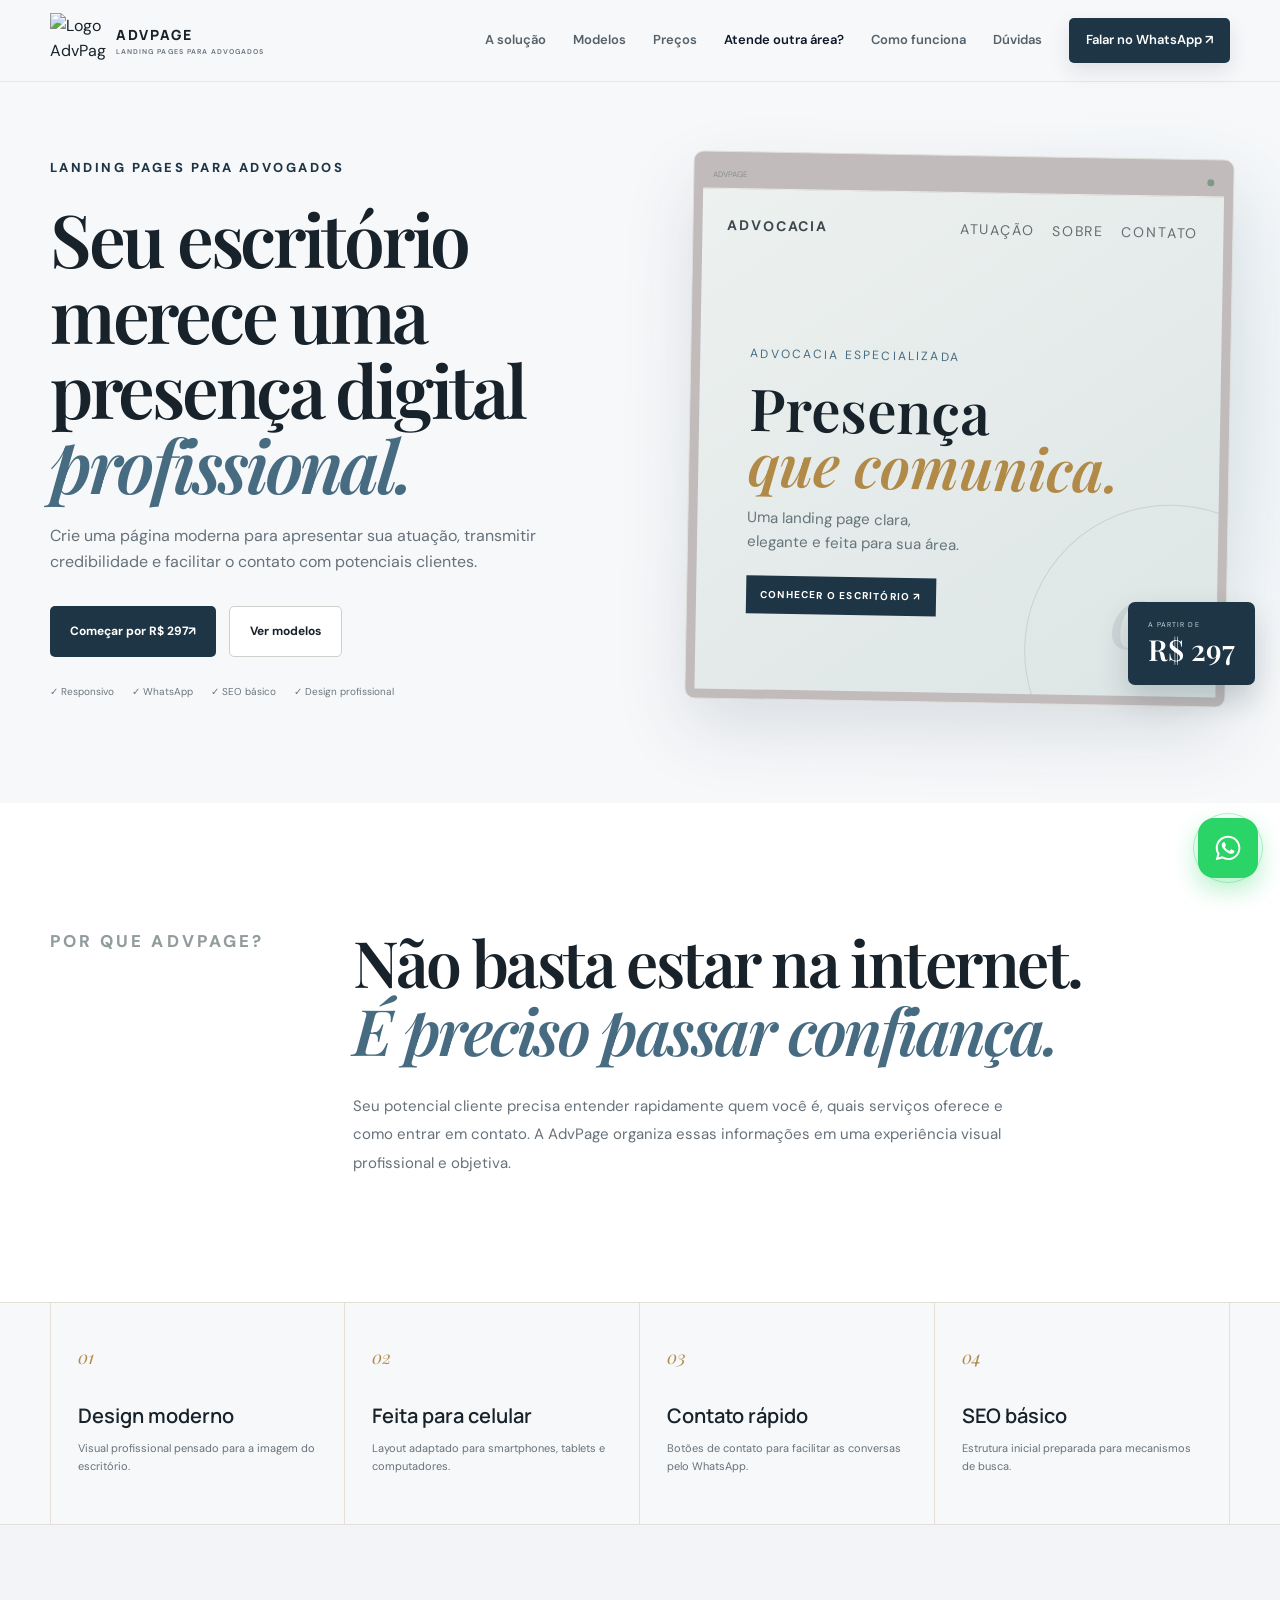
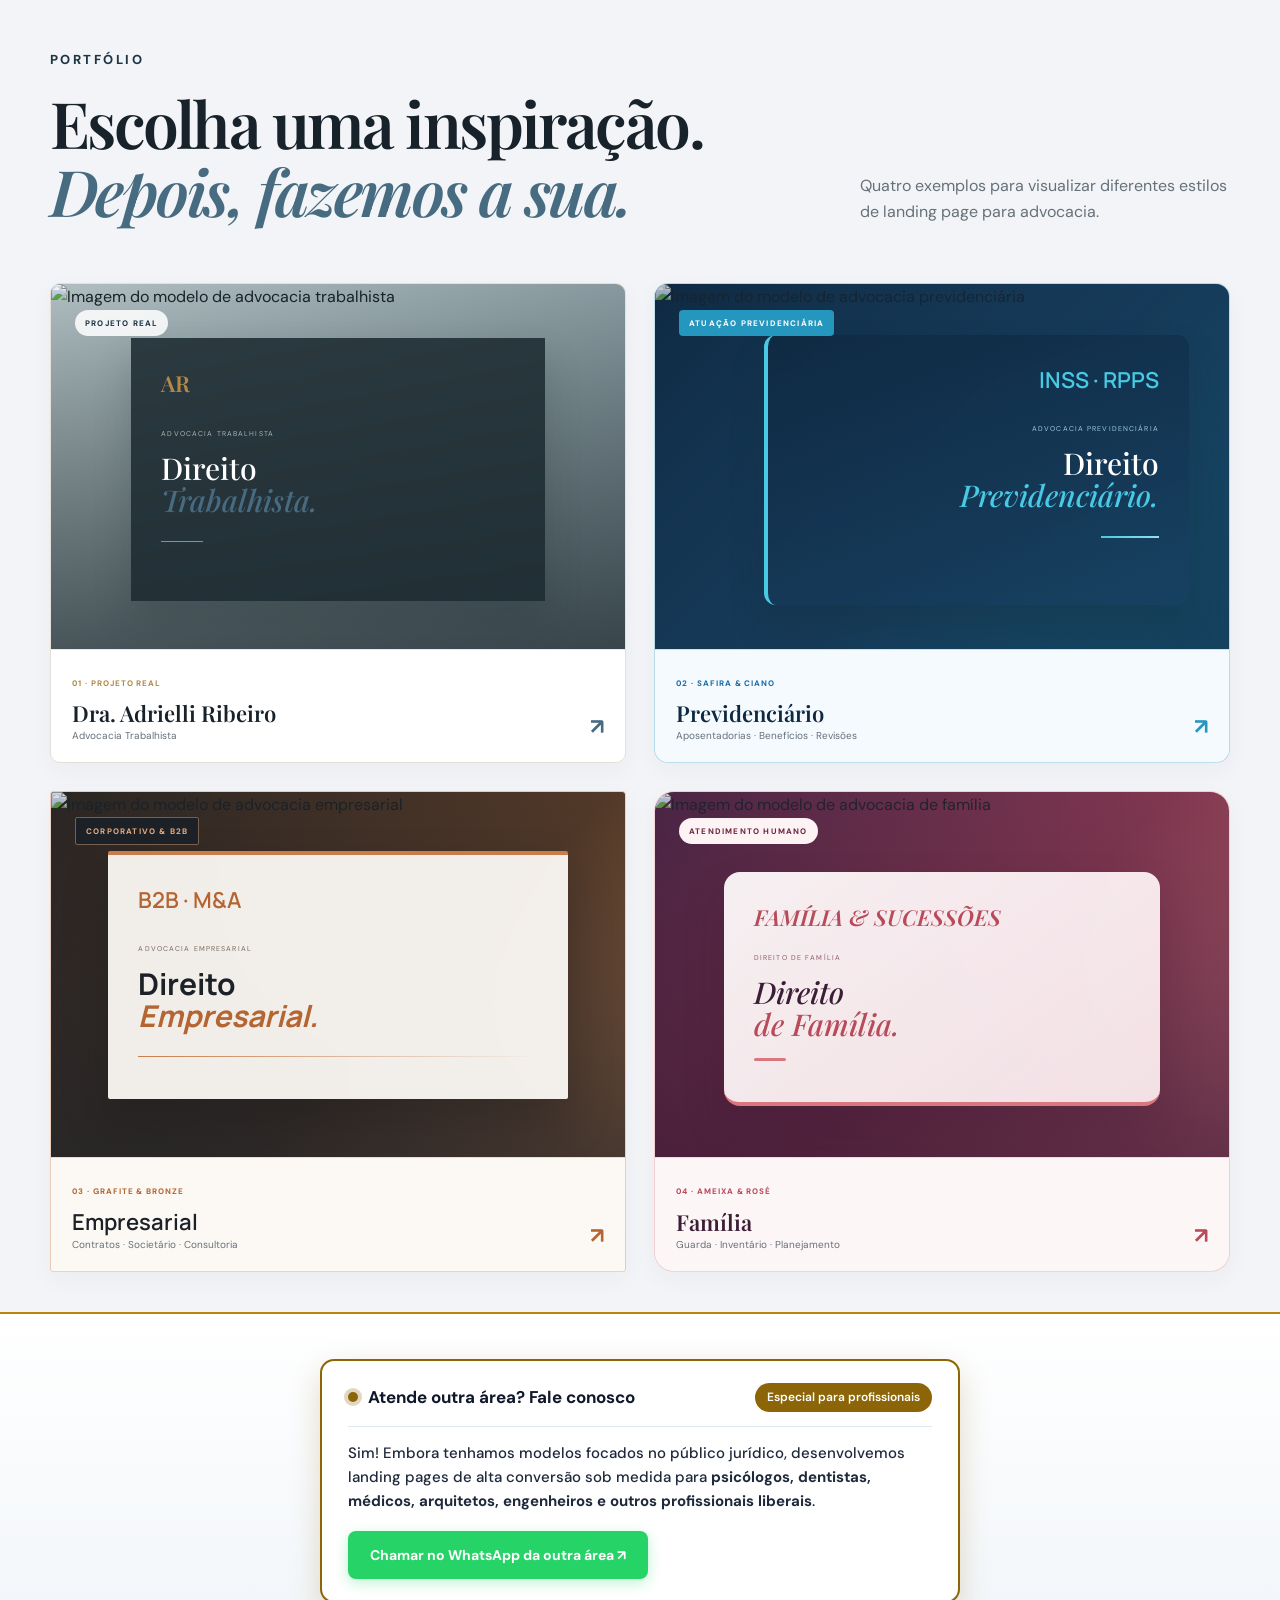
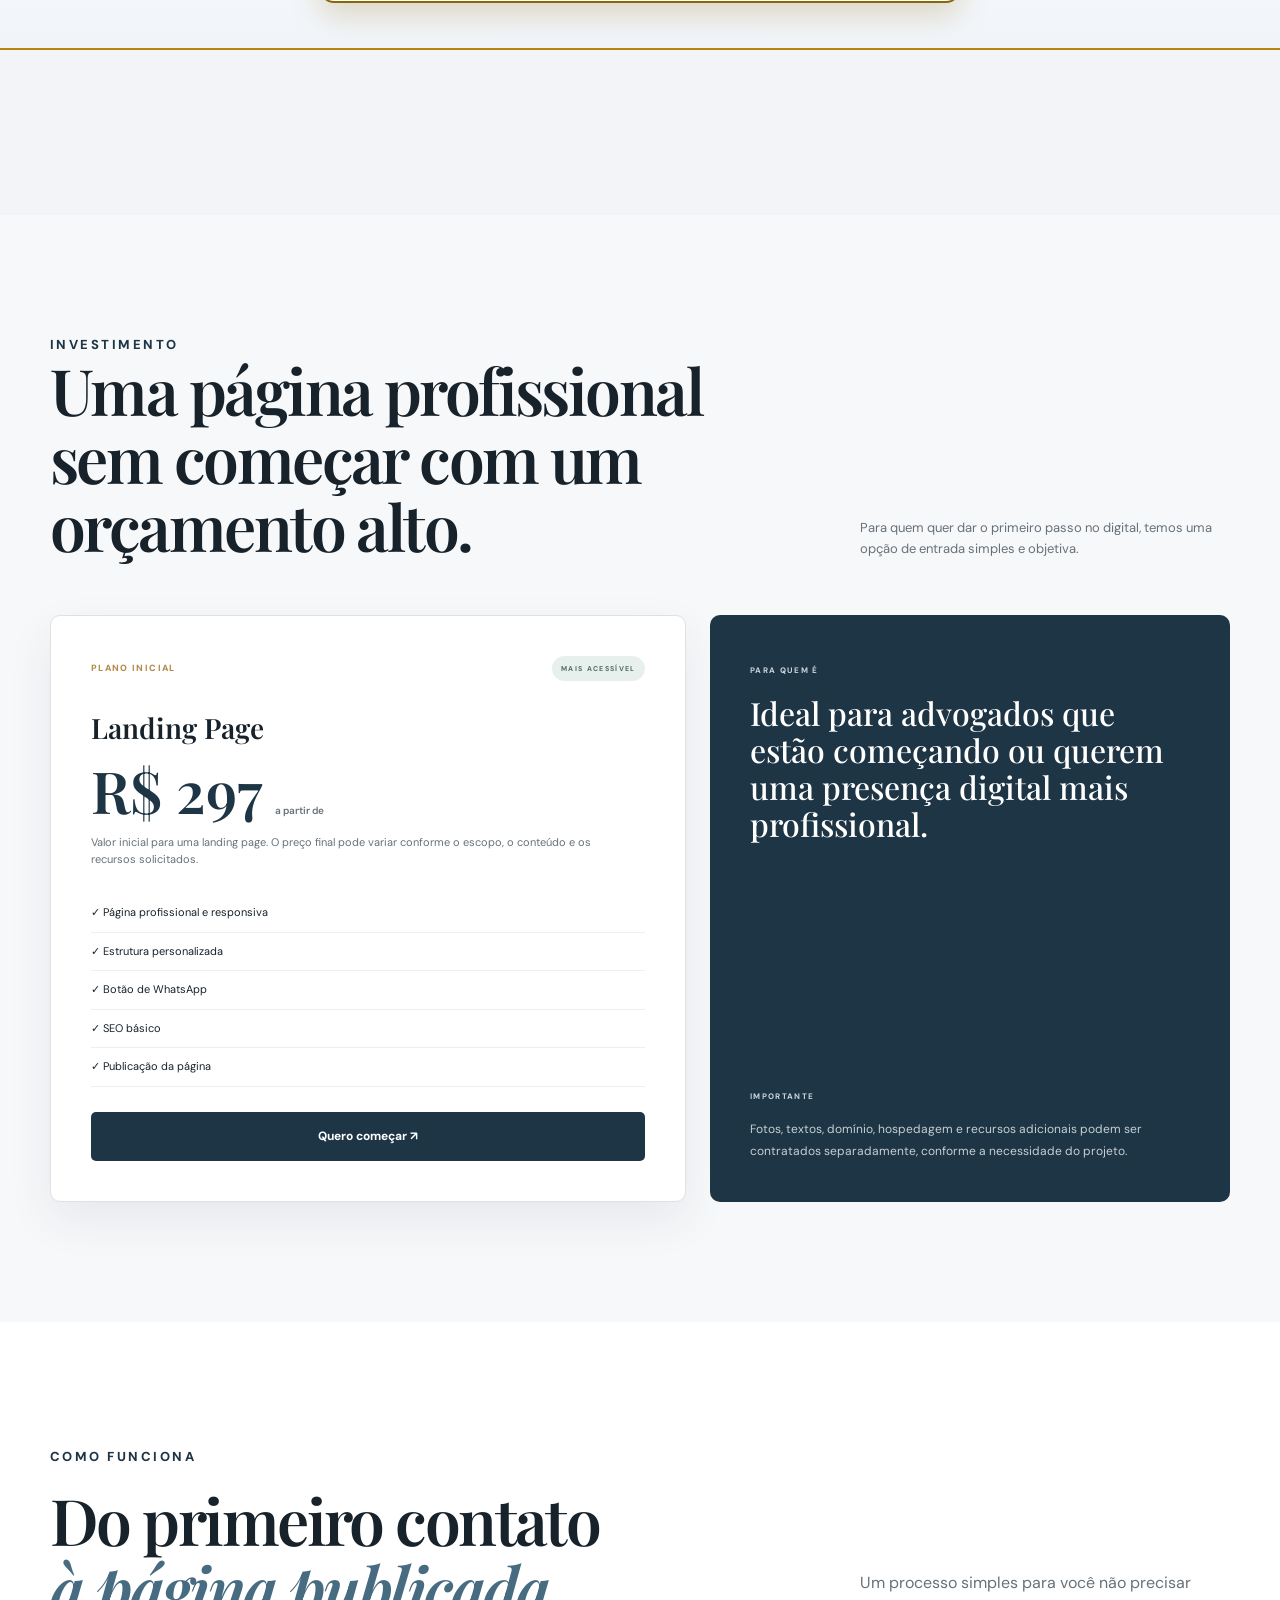
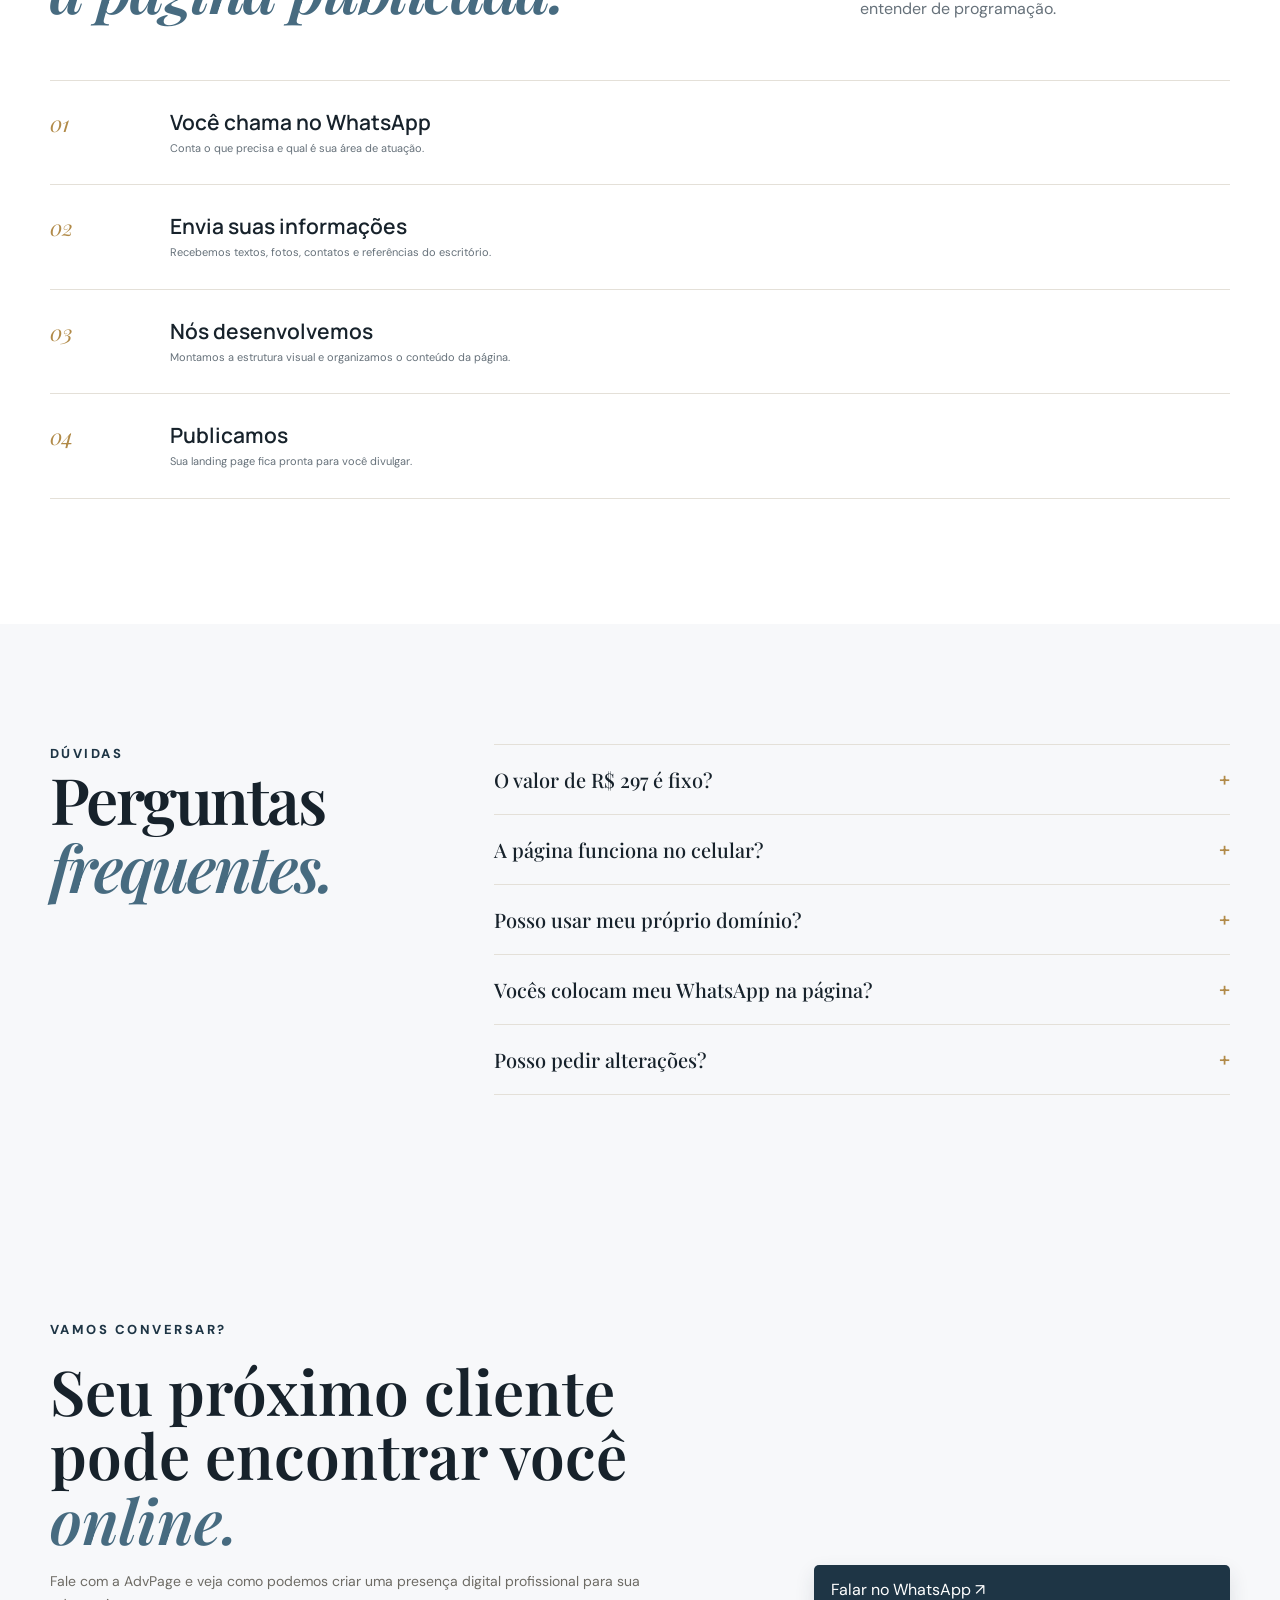
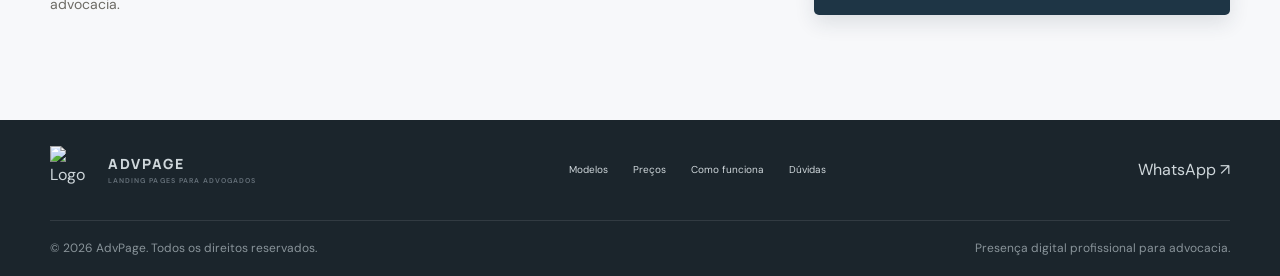
==== commit 34854763: "Ajuste de layout, botao voltar modelo 4, icone WhatsApp e favicons" ====
--- a/index.html
+++ b/index.html
@@ -32,12 +32,11 @@
 
   <a class="skip-link" href="#conteudo">Pular para o conteúdo</a>
 
-  <!-- CABEÇALHO -->
   <header class="header">
     <div class="container nav">
 
       <a href="#inicio" class="logo" aria-label="AdvPage - Página inicial">
-        <img src="./img/logo_advpage.jpg" alt="Logo AdvPage" class="site-logo" width="48" height="48">
+        <img src="./img/logo_advpage.jpg" alt="Logo AdvPage" class="site-logo" width="48" height="48" draggable="false" onclick="event.stopPropagation(); event.preventDefault(); return false;">
         <span class="logo-text">
           ADVPAGE
           <small>LANDING PAGES PARA ADVOGADOS</small>
@@ -54,7 +53,8 @@
         <a href="#solucao">A solução</a>
         <a href="#modelos">Modelos</a>
         <a href="#precos">Preços</a>
-        <a href="#outras-areas" onmouseover="this.style.color='#C5A059'; this.style.opacity='0.8';" onmouseout="this.style.color='#0F172A'; this.style.opacity='1';" style="color: #0F172A; font-weight: 600; transition: color 0.2s ease, opacity 0.2s ease;">Atende outra área?</a>        <a href="#processo">Como funciona</a>
+        <a href="#outras-areas" onmouseover="this.style.color='#C5A059'; this.style.opacity='0.8';" onmouseout="this.style.color='#0F172A'; this.style.opacity='1';" style="color: #0F172A; font-weight: 600; transition: color 0.2s ease, opacity 0.2s ease;">Atende outra área?</a>
+        <a href="#processo">Como funciona</a>
         <a href="#faq">Dúvidas</a>
         <a href="#contato" class="nav-button">Falar no WhatsApp ↗</a>
       </nav>
@@ -64,7 +64,6 @@
 
   <main id="conteudo">
 
-    <!-- APRESENTAÇÃO PRINCIPAL -->
     <section class="hero" id="inicio">
       <div class="hero-shape" aria-hidden="true"></div>
 
@@ -132,7 +131,6 @@
       </div>
     </section>
 
-    <!-- SOLUÇÃO -->
     <section class="intro" id="solucao">
       <div class="container intro-grid">
         <div class="section-kicker">POR QUE ADVPAGE?</div>
@@ -153,7 +151,6 @@
       </div>
     </section>
 
-    <!-- BENEFÍCIOS -->
     <section class="features" aria-label="Benefícios da AdvPage">
       <div class="container feature-grid">
 
@@ -184,7 +181,6 @@
       </div>
     </section>
 
-    <!-- PORTFÓLIO modelos-->
     <section class="models" id="modelos">
       <div class="container">
 
@@ -202,10 +198,9 @@
 
         <div class="model-grid">
 
-          <!-- MODELO 01 -->
           <a class="model-card" href="./modelos/01-projeto-real/index.html" aria-label="Conhecer modelo de advocacia trabalhista">
             <div class="model-art art-real">
-              <img src="./img/advogado-modelo-01.webp" alt="Imagem do modelo de advocacia trabalhista" loading="lazy" decoding="async">
+              <img src="./img/advogado-modelo-01.webp" alt="Imagem do modelo de advocacia trabalhista" loading="lazy" decoding="async" draggable="false" onclick="event.stopPropagation(); event.preventDefault(); return false;">
               <span class="badge">PROJETO REAL</span>
 
               <div class="mock">
@@ -226,14 +221,13 @@
             </div>
           </a>
 
-          <!-- MODELO 02 -->
-          <a class="model-card" href="./modelos/02-previdenciario/index.html" aria-label="Conhecer modelo de advocacia previdenciária">
+          <a class="model-card modelo-2" href="./modelos/02-previdenciario/index.html" aria-label="Conhecer modelo de advocacia previdenciária">
             <div class="model-art art-blue">
-              <img src="./img/advogado-modelo-02.jpg" alt="Imagem do modelo de advocacia previdenciária" loading="lazy" decoding="async">
-              <span class="badge">DEMONSTRATIVO</span>
-
-              <div class="mock light">
-                <b>RA</b>
+              <img src="./img/advogado-modelo-02.jpg" alt="Imagem do modelo de advocacia previdenciária" loading="lazy" decoding="async" draggable="false" onclick="event.stopPropagation(); event.preventDefault(); return false;">
+              <span class="badge">ATUAÇÃO PREVIDENCIÁRIA</span>
+
+              <div class="mock mock-2">
+                <b>INSS · RPPS</b>
                 <small>ADVOCACIA PREVIDENCIÁRIA</small>
                 <strong>Direito<br><em>Previdenciário.</em></strong>
                 <i></i>
@@ -242,22 +236,21 @@
 
             <div class="model-info">
               <div>
-                <small>02 · DEMONSTRATIVO</small>
+                <small>02 · SAFIRA &amp; CIANO</small>
                 <h3>Previdenciário</h3>
-                <p>Institucional · Elegante · Direto</p>
+                <p>Aposentadorias · Benefícios · Revisões</p>
               </div>
               <b aria-hidden="true">↗</b>
             </div>
           </a>
 
-          <!-- MODELO 03 -->
-          <a class="model-card" href="./modelos/03-empresarial/index.html" aria-label="Conhecer modelo de advocacia empresarial">
+          <a class="model-card modelo-3" href="./modelos/03-empresarial/index.html" aria-label="Conhecer modelo de advocacia empresarial">
             <div class="model-art art-sand">
-              <img src="./img/advogado-modelo-03.jpg" alt="Imagem do modelo de advocacia empresarial" loading="lazy" decoding="async">
-              <span class="badge">DEMONSTRATIVO</span>
-
-              <div class="mock light">
-                <b>AL</b>
+              <img src="./img/advogado-modelo-03.jpg" alt="Imagem do modelo de advocacia empresarial" loading="lazy" decoding="async" draggable="false" onclick="event.stopPropagation(); event.preventDefault(); return false;">
+              <span class="badge">CORPORATIVO &amp; B2B</span>
+
+              <div class="mock mock-3">
+                <b>B2B · M&amp;A</b>
                 <small>ADVOCACIA EMPRESARIAL</small>
                 <strong>Direito<br><em>Empresarial.</em></strong>
                 <i></i>
@@ -266,23 +259,22 @@
 
             <div class="model-info">
               <div>
-                <small>03 · DEMONSTRATIVO</small>
+                <small>03 · GRAFITE &amp; BRONZE</small>
                 <h3>Empresarial</h3>
-                <p>Corporativo · Premium · Sólido</p>
+                <p>Contratos · Societário · Consultoria</p>
               </div>
               <b aria-hidden="true">↗</b>
             </div>
           </a>
 
-          <!-- MODELO 04 -->
-          <a class="model-card" href="./modelos/04-familia/index.html" aria-label="Conhecer modelo de advocacia de família">
+          <a class="model-card modelo-4" href="./modelos/04-familia/index.html" aria-label="Conhecer modelo de advocacia de família">
             <div class="model-art art-rose">
-              <img src="./img/advogado-modelo-04.jpg" alt="Imagem do modelo de advocacia de família" loading="lazy" decoding="async">
-              <span class="badge">DEMONSTRATIVO</span>
-
-              <div class="mock light">
-                <b>MF</b>
-                <small>ADVOCACIA DE FAMÍLIA</small>
+              <img src="./img/advogado-modelo-04.jpg" alt="Imagem do modelo de advocacia de família" loading="lazy" decoding="async" draggable="false" onclick="event.stopPropagation(); event.preventDefault(); return false;">
+              <span class="badge">ATENDIMENTO HUMANO</span>
+
+              <div class="mock mock-4">
+                <b>FAMÍLIA &amp; SUCESSÕES</b>
+                <small>DIREITO DE FAMÍLIA</small>
                 <strong>Direito<br><em>de Família.</em></strong>
                 <i></i>
               </div>
@@ -290,9 +282,9 @@
 
             <div class="model-info">
               <div>
-                <small>04 · DEMONSTRATIVO</small>
+                <small>04 · AMEIXA &amp; ROSÉ</small>
                 <h3>Família</h3>
-                <p>Humano · Elegante · Acolhedor</p>
+                <p>Guarda · Inventário · Planejamento</p>
               </div>
               <b aria-hidden="true">↗</b>
             </div>
@@ -301,34 +293,31 @@
         </div>
       </div>
 
-      <!-- Secção Adicional: Outras Áreas (Destaque & WhatsApp) -->
-<!-- Secção Adicional: Outras Áreas (Destaque Escuro & WhatsApp) -->
-<section id="outras-areas" style="padding: 45px 20px; background: linear-gradient(180deg, #FFFFFF 0%, #F1F5F9 100%); border-top: 2px solid #B8860B; border-bottom: 2px solid #B8860B; margin: 40px 0; scroll-margin-top: 40px;">
-  <div style="max-width: 640px; margin: 0 auto;">
-    <div style="background: #FFFFFF; border: 2.5px solid #8B6508; border-radius: 14px; padding: 22px 26px; box-shadow: 0 12px 30px rgba(139, 101, 8, 0.22); text-align: left;">
-      <div style="font-weight: 700; color: #0F172A; font-size: 17px; display: flex; justify-content: space-between; align-items: center; gap: 10px; margin-bottom: 14px;">
-        <span style="display: flex; align-items: center; gap: 10px;">
-          <span style="display: inline-block; width: 10px; height: 10px; background-color: #8B6508; border-radius: 50%; box-shadow: 0 0 0 4px rgba(139, 101, 8, 0.25);"></span>
-          Atende outra área? Fale conosco
-        </span>
-        <span style="font-size: 12px; color: #FFFFFF; background: #8B6508; font-weight: 600; padding: 5px 12px; border-radius: 20px;">Especial para profissionais</span>
-      </div>
-      
-      <div style="border-top: 1px solid #E2E8F0; padding-top: 14px;">
-        <p style="color: #1E293B; font-size: 15px; line-height: 1.6; margin-bottom: 18px; font-weight: 500;">
-          Sim! Embora tenhamos modelos focados no público jurídico, desenvolvemos landing pages de alta conversão sob medida para <strong>psicólogos, dentistas, médicos, arquitetos, engenheiros e outros profissionais liberais</strong>.
-        </p>
-        
-        <a href="https://wa.me/5551994525272?text=Ol%C3%A1%21%20Gostaria%20de%20uma%20landing%20page%20para%20outra%20%C3%A1rea%20profissional." target="_blank" rel="noopener noreferrer" style="display: inline-flex; align-items: center; justify-content: center; gap: 8px; background-color: #25D366; color: #FFFFFF; font-weight: 700; font-size: 14px; padding: 13px 22px; border-radius: 8px; text-decoration: none; box-shadow: 0 4px 14px rgba(37, 211, 102, 0.3); transition: background-color 0.2s ease;">
-          <span>Chamar no WhatsApp da outra área ↗</span>
-        </a>
-      </div>
-    </div>
-  </div>
-</section>
-    </section>
-
-    <!-- PREÇOS -->
+      <section id="outras-areas" style="padding: 45px 20px; background: linear-gradient(180deg, #FFFFFF 0%, #F1F5F9 100%); border-top: 2px solid #B8860B; border-bottom: 2px solid #B8860B; margin: 40px 0; scroll-margin-top: 40px;">
+        <div style="max-width: 640px; margin: 0 auto;">
+          <div style="background: #FFFFFF; border: 2.5px solid #8B6508; border-radius: 14px; padding: 22px 26px; box-shadow: 0 12px 30px rgba(139, 101, 8, 0.22); text-align: left;">
+            <div style="font-weight: 700; color: #0F172A; font-size: 17px; display: flex; justify-content: space-between; align-items: center; gap: 10px; margin-bottom: 14px;">
+              <span style="display: flex; align-items: center; gap: 10px;">
+                <span style="display: inline-block; width: 10px; height: 10px; background-color: #8B6508; border-radius: 50%; box-shadow: 0 0 0 4px rgba(139, 101, 8, 0.25);"></span>
+                Atende outra área? Fale conosco
+              </span>
+              <span style="font-size: 12px; color: #FFFFFF; background: #8B6508; font-weight: 600; padding: 5px 12px; border-radius: 20px;">Especial para profissionais</span>
+            </div>
+
+            <div style="border-top: 1px solid #E2E8F0; padding-top: 14px;">
+              <p style="color: #1E293B; font-size: 15px; line-height: 1.6; margin-bottom: 18px; font-weight: 500;">
+                Sim! Embora tenhamos modelos focados no público jurídico, desenvolvemos landing pages de alta conversão sob medida para <strong>psicólogos, dentistas, médicos, arquitetos, engenheiros e outros profissionais liberais</strong>.
+              </p>
+
+              <a href="https://wa.me/5551994525272?text=Ol%C3%A1%21%20Gostaria%20de%20uma%20landing%20page%20para%20outra%20%C3%A1rea%20profissional." target="_blank" rel="noopener noreferrer" style="display: inline-flex; align-items: center; justify-content: center; gap: 8px; background-color: #25D366; color: #FFFFFF; font-weight: 700; font-size: 14px; padding: 13px 22px; border-radius: 8px; text-decoration: none; box-shadow: 0 4px 14px rgba(37, 211, 102, 0.3); transition: background-color 0.2s ease;">
+                <span>Chamar no WhatsApp da outra área ↗</span>
+              </a>
+            </div>
+          </div>
+        </div>
+      </section>
+    </section>
+
     <section class="pricing" id="precos">
       <div class="container">
 
@@ -397,7 +386,6 @@
       </div>
     </section>
 
-    <!-- PROCESSO -->
     <section class="process" id="processo">
       <div class="container">
 
@@ -451,7 +439,6 @@
       </div>
     </section>
 
-    <!-- PERGUNTAS FREQUENTES -->
     <section class="faq" id="faq">
       <div class="container faq-grid">
 
@@ -491,7 +478,6 @@
       </div>
     </section>
 
-    <!-- CONTATO -->
     <section class="contact" id="contato">
       <div class="container contact-inner">
 
@@ -513,12 +499,11 @@
 
   </main>
 
-  <!-- RODAPÉ -->
   <footer>
     <div class="container footer-top">
 
       <a href="#inicio" class="logo footer-logo" aria-label="AdvPage - Voltar ao início">
-        <img src="./img/logo_advpage.jpg" alt="Logo AdvPage" class="site-logo" width="48" height="48" loading="lazy">
+        <img src="./img/logo_advpage.jpg" alt="Logo AdvPage" class="site-logo" width="48" height="48" loading="lazy" draggable="false" onclick="event.stopPropagation(); event.preventDefault(); return false;">
         <span class="logo-text">
           ADVPAGE
           <small>LANDING PAGES PARA ADVOGADOS</small>
@@ -547,17 +532,15 @@
     </div>
   </footer>
 
-  <!-- BOTÃO FLUTUANTE DO WHATSAPP -->
   <a class="floating" href="https://wa.me/5551994525272?text=Ol%C3%A1%21%20Quero%20conhecer%20a%20AdvPage." target="_blank" rel="noopener noreferrer" aria-label="Falar com a AdvPage pelo WhatsApp">
-    <svg class="whatsapp-icon" viewBox="0 0 24 24" aria-hidden="true" focusable="false">
-      <path d="M20.52 3.48A11.87 11.87 0 0 0 12.08 0C5.53 0 .2 5.33.2 11.88c0 2.09.55 4.13 1.59 5.93L.1 24l6.33-1.66a11.88 11.88 0 0 0 5.65 1.43h.01c6.55 0 11.88-5.33 11.88-11.88 0-3.17-1.23-6.15-3.45-8.41ZM12.09 21.7h-.01a9.82 9.82 0 0 1-5.01-1.37l-.36-.21-3.75.98 1-3.66-.23-.38a9.82 9.82 0 0 1-1.51-5.18C2.22 6.47 6.64 2.05 12.08 2.05c2.64 0 5.12 1.03 6.98 2.9a9.8 9.8 0 0 1 2.9 6.98c0 5.44-4.42 9.77-9.87 9.77Zm5.39-7.34c-.29-.15-1.72-.85-1.99-.95-.27-.1-.47-.15-.67.15-.2.29-.77.95-.94 1.14-.17.2-.35.22-.64.07-.29-.15-1.22-.45-2.32-1.43-.86-.77-1.44-1.72-1.61-2.01-.17-.29-.02-.45.13-.6.13-.13.29-.35.44-.52.15-.17.2-.35.3-.52.15-.2.05-.37-.02-.52-.07-.15-.67-1.61-.92-2.2-.24-.58-.49-.5-.67-.51h-.57c-.2 0-.52.07-.79.37-.27.29-1.03 1.01-1.03 2.47s1.05 2.86 1.2 3.05c.2.2 2.07 3.16 5.01 4.43.7.3 1.25.48 1.68.61.7.22 1.34.19 1.84.12.56-.08 1.72-.7 1.96-1.38.24-.68.24-1.26.17-1.38-.07-.12-.27-.2-.57-.35Z"/>
+    <svg class="whatsapp-icon" viewBox="0 0 36 36" fill="none" xmlns="http://www.w3.org/2000/svg" aria-hidden="true" focusable="false">
+      <path d="M18.04 5C10.86 5 5.02 10.76 5.02 17.85c0 2.26.6 4.47 1.73 6.41L5 31l6.9-1.78a13.06 13.06 0 0 0 6.14 1.53h.01c7.18 0 13.02-5.76 13.02-12.85C31.07 10.76 25.22 5 18.04 5Zm0 23.58h-.01a10.8 10.8 0 0 1-5.51-1.5l-.4-.23-4.1 1.06 1.1-3.99-.26-.41a10.7 10.7 0 0 1-1.66-5.64c0-5.91 4.88-10.72 10.92-10.72 2.91 0 5.65 1.12 7.71 3.14a10.57 10.57 0 0 1 3.21 7.58c0 5.91-4.88 10.75-10.9 10.75Z" fill="#FFFFFF"/>
+      <path d="M24.02 20.52c-.33-.16-1.94-.95-2.24-1.06-.3-.11-.52-.16-.74.16-.22.33-.85 1.06-1.04 1.27-.19.22-.38.24-.71.08-.33-.16-1.38-.5-2.63-1.59-.97-.85-1.63-1.91-1.82-2.23-.19-.33-.02-.5.14-.66.15-.15.33-.38.49-.57.16-.19.22-.33.33-.55.11-.22.05-.41-.03-.57-.08-.16-.74-1.77-1.01-2.42-.27-.64-.54-.55-.74-.56h-.63c-.22 0-.57.08-.87.41-.3.33-1.15 1.12-1.15 2.73s1.18 3.16 1.34 3.38c.16.22 2.32 3.5 5.62 4.9.79.34 1.4.54 1.88.69.79.25 1.51.21 2.08.13.63-.09 1.94-.78 2.21-1.53.27-.75.27-1.39.19-1.53-.08-.14-.3-.22-.63-.38Z" fill="#FFFFFF"/>
     </svg>
   </a>
 
-  <!-- SCRIPT PRINCIPAL -->
   <script src="./script.js" defer></script>
 
-  <!-- MENU E ANO -->
   <script>
     (function () {
       'use strict';
@@ -602,7 +585,6 @@
     })();
   </script>
 
-  <!-- EFEITOS DE ENTRADA AO ROLAR -->
   <script id="advpage-scroll-effects">
     document.addEventListener("DOMContentLoaded", function () {
       const selectors = [
--- a/style.css
+++ b/style.css
@@ -1,234 +1,244 @@
-:root{
---bg:#F7F8FA;
---paper:#fff;
---ink:#17222b;
---muted:#66717a;
---navy:#1e3545;
---blue:#476b80;
---gold:#b18a48;
---line:#e4e0d8;
---sand:#F7F8FA;
---rose:#eee2df;
---serif:'Playfair Display',Georgia,serif;
---sans:'DM Sans',Arial,sans-serif;
---display:'Manrope',Arial,sans-serif
-}
-
-*{
-box-sizing:border-box;
-margin:0;
-padding:0
-}
-
-html{
-scroll-behavior:smooth
-}
-
-body{
-background:var(--bg);
-color:var(--ink);
-font-family:var(--sans);
-line-height:1.6
-}
-
-a{
-text-decoration:none;
-color:inherit
-}
-
-.container{
-width:min(1180px,calc(100% - 44px));
-margin:auto
-}
-
-.skip-link{
-position:fixed;
-left:12px;
-top:-60px;
-z-index:999;
-background:var(--ink);
-color:white;
-padding:12px 16px;
-border-radius:0 0 8px 8px
-}
-
-.skip-link:focus{
-top:0
-}
-
-.header{
-height:82px;
-position:fixed;
-z-index:100;
-top:0;
-left:0;
-right:0;
-background:rgba(247,248,250,.94);
-backdrop-filter:blur(15px);
-border-bottom:1px solid rgba(23,34,43,.08);
-transition:height .35s ease,background .35s ease,box-shadow .35s ease
-}
-
-.header.scrolled{
-height:70px;
-background:rgba(255,255,255,.88);
-box-shadow:0 10px 35px rgba(30,53,69,.08)
-}
-
-.nav{
-height:100%;
-display:flex;
-align-items:center;
-justify-content:space-between
-}
-
-
-/* =====================================================
-   LOGO ADVPAGE
-   ===================================================== */
-
-.logo{
-display:flex;
-align-items:center;
-gap:10px
-}
-
-.logo .site-logo{
-width:56px;
-height:56px;
-object-fit:contain;
-display:block;
-flex:0 0 auto
-}
-
-.footer-logo .site-logo{
-width:48px;
-height:48px
-}
-
-.logo-text{
-display:flex;
-flex-direction:column;
-font:800 14px var(--display);
-letter-spacing:.12em
-}
-
-.logo-text small{
-display:block;
-font:600 7px var(--sans);
-letter-spacing:.15em;
-color:var(--muted);
-margin-top:3px
-}
-
-
-/* =====================================================
-   MENU
-   ===================================================== */
-
-.nav-links{
-display:flex;
-gap:27px;
-align-items:center;
-font-size:11px;
-font-weight:600;
-color:#55616a
-}
-
-.nav-links a{
-position:relative;
-transition:color .25s ease
-}
-
-.nav-links a:hover{
-color:var(--navy)
-}
-
-.nav-links a:not(.nav-button)::after{
-content:"";
-position:absolute;
-left:0;
-right:0;
-bottom:-7px;
-height:1px;
-background:var(--gold);
-transform:scaleX(0);
-transition:transform .25s ease
-}
-
-.nav-links a:hover::after{
-transform:scaleX(1)
-}
-
-.nav-button{
-padding:12px 17px;
-background:var(--navy);
-color:white!important;
-border-radius:5px;
-box-shadow:0 8px 20px rgba(30,53,69,.12)
-}
-
-.menu{
-display:none;
-background:none;
-border:0
-}
-
-.menu span{
-display:block;
-width:25px;
-height:2px;
-background:var(--ink);
-margin:5px
-}
-
-
-/* =====================================================
-   HERO
-   ===================================================== */
-
-.hero{
-padding:155px 0 100px;
-min-height:800px;
-position:relative;
-overflow:hidden;
-background: #F7F8FA;
-}
-
-.hero-shape{
-position:absolute;
-width:650px;
-height:650px;
-border-radius:50%;
-right:-190px;
-top:80px;
-background: radial-gradient(
-circle,
-rgba(56, 166, 184, 0.08) 0%,
-transparent 70%
-)
-}
-
-.hero-grid{
-display:grid;
-grid-template-columns:1.03fr .97fr;
-gap:65px;
-align-items:center;
-position:relative
-}
-
-.eyebrow{
-font-size:13px;
-letter-spacing:.19em;
-font-weight:800;
-color:var(--white)
-}
-
-.hero h1{
-font:600 clamp(48px,5.7vw,76px)/1.03 var(--serif);
-letter-spacing:-.045em;
-margin:22px 0;
-color:var(--ink)
+/* =========================================================================
+   [ARQUIVO]: style.css PRINCIPAL (raiz do projeto)
+   [FINALIDADE]: Estilo completo do site principal e dos cartões de modelos.
+   [ATALHOS DE BUSCA - CTRL + F]:
+     - [COR]     -> cores, fundos e gradientes
+     - [TAMANHO] -> tamanhos, bordas, margens e espaçamentos
+     - [EFEITO]  -> animações, sombras e hover
+     - [FOTO]    -> imagens dentro dos cartões
+     - [FONTE]   -> tipos de letra
+   ========================================================================= */
+
+/* -----------------------------------------------------------------------
+   [COR] [FONTE] VARIÁVEIS PRINCIPAIS DO SITE
+   ----------------------------------------------------------------------- */
+:root {
+  --bg: #F7F8FA;                               /* [COR] Fundo geral da página */
+  --paper: #ffffff;                              /* [COR] Fundo claro de cartões */
+  --ink: #17222b;                                /* [COR] Cor principal de texto */
+  --muted: #66717a;                              /* [COR] Cor secundária de texto */
+  --navy: #1e3545;                               /* [COR] Azul marinho principal */
+  --blue: #476b80;                               /* [COR] Azul de apoio */
+  --gold: #b18a48;                               /* [COR] Dourado clássico */
+  --line: #e4e0d8;                               /* [COR] Cor de divisórias/bordas */
+  --sand: #F7F8FA;                               /* [COR] Fundo neutro claro */
+  --rose: #eee2df;                               /* [COR] Tom rosado suave */
+  --serif: 'Playfair Display', Georgia, serif;   /* [FONTE] Fonte serifada para títulos */
+  --sans: 'DM Sans', Arial, sans-serif;           /* [FONTE] Fonte sem serifa para textos */
+  --display: 'Manrope', Arial, sans-serif;       /* [FONTE] Fonte geométrica para destaques */
+}
+
+/* -----------------------------------------------------------------------
+   [TAMANHO] [EFEITO] BASE GLOBAL
+   ----------------------------------------------------------------------- */
+* {
+  box-sizing: border-box;
+  margin: 0;
+  padding: 0;
+}
+
+html {
+  scroll-behavior: smooth;                     /* [EFEITO] Rolagem suave ao clicar em links */
+}
+
+body {
+  background: var(--bg);                         /* [COR] Fundo do site */
+  color: var(--ink);                             /* [COR] Texto base */
+  font-family: var(--sans);                      /* [FONTE] Fonte padrão */
+  line-height: 1.6;
+}
+
+a {
+  text-decoration: none;
+  color: inherit;
+  transition: color 0.25s ease;
+}
+
+.container {
+  width: min(1180px, calc(100% - 44px));          /* [TAMANHO] Largura máxima do container */
+  margin: auto;
+}
+
+.skip-link {
+  position: fixed;
+  left: 12px;
+  top: -60px;
+  z-index: 999;
+  background: var(--ink);
+  color: #ffffff;
+  padding: 12px 16px;
+  border-radius: 0 0 8px 8px;
+}
+
+.skip-link:focus {
+  top: 0;
+}
+
+/* -----------------------------------------------------------------------
+   [COR] [TAMANHO] [EFEITO] CABEÇALHO E MENU
+   ----------------------------------------------------------------------- */
+.header {
+  height: 82px;                                  /* [TAMANHO] Altura do topo */
+  position: fixed;
+  z-index: 100;
+  top: 0;
+  left: 0;
+  right: 0;
+  background: rgba(247, 248, 250, 0.94);         /* [COR] Fundo do topo */
+  backdrop-filter: blur(15px);
+  border-bottom: 1px solid rgba(23, 34, 43, 0.08);
+  transition: height 0.35s ease, background 0.35s ease, box-shadow 0.35s ease;
+}
+
+.header.scrolled {
+  height: 70px;                                  /* [TAMANHO] Altura ao rolar */
+  background: rgba(255, 255, 255, 0.92);
+  box-shadow: 0 10px 35px rgba(30, 53, 69, 0.08);
+}
+
+.nav {
+  height: 100%;
+  display: flex;
+  align-items: center;
+  justify-content: space-between;
+}
+
+.logo {
+  display: flex;
+  align-items: center;
+  gap: 10px;
+}
+
+.logo .site-logo {
+  width: 56px;                                   /* [TAMANHO] Largura da logo no topo */
+  height: 56px;                                  /* [TAMANHO] Altura da logo no topo */
+  object-fit: contain;
+  display: block;
+  flex: 0 0 auto;
+}
+
+.footer-logo .site-logo {
+  width: 48px;                                   /* [TAMANHO] Largura da logo no rodapé */
+  height: 48px;                                  /* [TAMANHO] Altura da logo no rodapé */
+}
+
+.logo-text {
+  display: flex;
+  flex-direction: column;
+  font: 800 14px var(--display);
+  letter-spacing: 0.12em;
+}
+
+.logo-text small {
+  display: block;
+  font: 600 7px var(--sans);
+  letter-spacing: 0.15em;
+  color: var(--muted);
+  margin-top: 3px;
+}
+
+.nav-links {
+  display: flex;
+  gap: 27px;
+  align-items: center;
+  font-size: 13px;
+  font-weight: 600;
+  color: #55616a;                                /* [COR] Cor dos links do menu */
+}
+
+.nav-links a {
+  position: relative;
+  transition: color 0.25s ease;
+}
+
+.nav-links a:hover {
+  color: var(--navy);                            /* [COR] Cor no hover do menu */
+}
+
+.nav-links a:not(.nav-button)::after {
+  content: "";
+  position: absolute;
+  left: 0;
+  right: 0;
+  bottom: -7px;
+  height: 1px;
+  background: var(--gold);                       /* [COR] Linha dourada sob link */
+  transform: scaleX(0);
+  transition: transform 0.25s ease;
+}
+
+.nav-links a:hover::after {
+  transform: scaleX(1);
+}
+
+.nav-button {
+  padding: 12px 17px;
+  background: var(--navy);                       /* [COR] Botão do menu */
+  color: #ffffff !important;
+  border-radius: 5px;
+  box-shadow: 0 8px 20px rgba(30, 53, 69, 0.12);
+}
+
+.menu {
+  display: none;
+  background: none;
+  border: 0;
+  cursor: pointer;
+}
+
+.menu span {
+  display: block;
+  width: 25px;
+  height: 2px;
+  background: var(--ink);
+  margin: 5px;
+}
+
+/* -----------------------------------------------------------------------
+   [COR] [TAMANHO] [EFEITO] CAPA (HERO)
+   ----------------------------------------------------------------------- */
+.hero {
+  padding: 155px 0 100px;
+  min-height: 800px;
+  position: relative;
+  overflow: hidden;
+  background: #F7F8FA;                           /* [COR] Fundo da capa */
+}
+
+.hero-shape {
+  position: absolute;
+  width: 650px;
+  height: 650px;
+  border-radius: 50%;
+  right: -190px;
+  top: 80px;
+  background: radial-gradient(
+    circle,
+    rgba(56, 166, 184, 0.08) 0%,
+    transparent 70%
+  );
+}
+
+.hero-grid {
+  display: grid;
+  grid-template-columns: 1.03fr 0.97fr;
+  gap: 65px;
+  align-items: center;
+  position: relative;
+}
+
+.eyebrow {
+  font-size: 13px;
+  letter-spacing: 0.19em;
+  font-weight: 800;
+  color: var(--navy);
+}
+
+.hero h1 {
+  font: 600 clamp(48px, 5.7vw, 76px) / 1.03 var(--serif); /* [FONTE] [TAMANHO] Título principal */
+  letter-spacing: -0.045em;
+  margin: 22px 0;
+  color: var(--ink);
 }
 
 .hero h1 em,
@@ -237,3125 +247,1283 @@
 .pricing h2 em,
 .process h2 em,
 .faq h2 em,
-.contact h2 em{
-font-style:italic;
-color:var(--blue)
-}
-
-.hero-copy>p{
-font-size:16px;
-color:var(--muted);
-max-width:610px
-}
-
-.actions{
-display:flex;
-gap:13px;
-margin-top:32px
-}
-
-.button{
-display:inline-flex;
-align-items:center;
-justify-content:center;
-padding:15px 20px;
-border-radius:5px;
-font-size:12px;
-font-weight:700;
-position:relative;
-overflow:hidden;
-transition:.25s ease
-}
-
-.button:hover{
-transform:translateY(-3px);
-box-shadow:0 12px 28px rgba(30,53,69,.14)
-}
-
-.primary{
-background:var(--navy);
-color:#fff
-}
-
-.primary:hover{
-background:#29495e
-}
-
-.secondary{
-border:1px solid #cfd0cc;
-background:white
-}
-
-.trust-row{
-display:flex;
-flex-wrap:wrap;
-gap:18px;
-margin-top:27px;
-font-size:10px;
-color:#6c767d
-}
-
-
-/* =====================================================
-   BROWSER PREVIEW
-   ===================================================== */
-
-.hero-card{
-position:relative
-}
-
-.browser{
-background:rgb(193, 187, 187);
-border:1px solid #dfe0dc;
-border-radius:10px;
-padding:9px;
-box-shadow:0 30px 70px rgba(30,53,69,.13);
-transform:rotate(1deg);
-transition:.3s ease
-}
-
-.hero-card:hover .browser{
-box-shadow:0 35px 85px rgba(30,53,69,.17)
-}
-
-.browser-top{
-height:28px;
-border-bottom:1px solid #eceae5;
-display:flex;
-justify-content:space-between;
-align-items:center;
-padding:0 10px;
-color:#8b918f;
-font-size:8px
-}
-
-.browser-top i{
-width:7px;
-height:7px;
-border-radius:50%;
-background:#7e9a87
-}
-
-.browser-body{
-height:500px;
-background:linear-gradient(145deg,#edf1ef,#dce5e5);
-padding:25px;
-position:relative;
-overflow:hidden
-}
-
-.browser-body:after{
-content:'';
-position:absolute;
-width:290px;
-height:290px;
-border:1px solid rgba(30,53,69,.12);
-border-radius:50%;
-right:-100px;
-bottom:-100px
-}
-
-.mini-nav{
-display:flex;
-justify-content:space-between;
-font-size:14px;
-letter-spacing:.13em;
-color:#3e484e
-}
-
-.mini-nav span{
-color:#666c71
-}
-
-.mini-copy{
-position:absolute;
-left:50px;
-top:150px
-}
-
-.mini-copy small{
-font-size:12px;
-letter-spacing:.18em;
-color:var(--blue)
-}
-
-.mini-copy h2{
-font:600 58px/.95 var(--serif);
-margin:15px 0
-}
-
-.mini-copy h2 em{
-color:var(--gold);
-font-style:italic
-}
-
-.mini-copy p{
-font-size:15px;
-color:#66757b;
-max-width:220px
-}
-
-.mini-copy>b{
-display:inline-block;
-margin-top:22px;
-background:var(--navy);
-color:white;
-padding:11px 14px;
-font-size:10px;
-letter-spacing:.12em
-}
-
-.mini-number{
-position:absolute;
-right:25px;
-bottom:25px;
-font:italic 90px var(--serif);
-color:rgba(30,53,69,.09)
-}
-
-.floating-price{
-position:absolute;
-right:-25px;
-bottom:18px;
-background:var(--navy);
-color:white;
-padding:17px 20px;
-border-radius:7px;
-box-shadow:0 15px 30px rgba(30,53,69,.2);
-animation:priceFloat 4s ease-in-out infinite
-}
-
-.floating-price small{
-display:block;
-font-size:7px;
-letter-spacing:.15em;
-color:#cdd9df
-}
-
-.floating-price strong{
-display:block;
-font:600 29px var(--serif);
-color:#fff
-}
-
-
-/* =====================================================
-   INTRO
-   ===================================================== */
-
-.intro{
-padding:125px 0;
-background:rgb(131, 233, 211)
-}
-
-.intro-grid{
-display:grid;
-grid-template-columns:.42fr 1.58fr;
-gap:70px
-}
-
-.section-kicker{
-font-size:17px;
-font-weight:800;
-letter-spacing:.18em;
-color:#929b9d
-}
-
-.intro h2,
-.models h2,
-.pricing h2,
-.process h2,
-.faq h2{
-font:600 clamp(40px,5vw,64px)/1.06 var(--serif);
-letter-spacing:-.04em
-}
-
-.intro p{
-max-width:690px;
-margin-top:28px;
-color:var(--muted);
-font-size:15px;
-line-height:1.9
-}
-
-
-/* =====================================================
-   FEATURES
-   ===================================================== */
-
-.features{
-border-top:1px solid var(--line);
-border-bottom:1px solid var(--line);
-background:#F7F8FA
-}
-
-.feature-grid{
-display:grid;
-grid-template-columns:repeat(4,1fr)
-}
-
-.feature-grid article{
-padding:42px 27px 48px;
-border-right:1px solid var(--line);
-position:relative;
-overflow:hidden;
-transition:.3s ease
-}
-
-.feature-grid article:first-child{
-border-left:1px solid var(--line)
-}
-
-.feature-grid article:hover{
-background:#fff;
-transform:translateY(-2px)
-}
-
-.feature-grid span{
-font:italic 18px var(--serif);
-color:var(--gold)
-}
-
-.feature-grid h3{
-font:600 20px var(--display);
-margin:30px 0 10px
-}
-
-.feature-grid p{
-font-size:11px;
-color:var(--muted);
-line-height:1.7
-}
-
-
-/* =====================================================
-   MODELOS
-   ===================================================== */
-
-.models{
-padding:125px 0;
-background:var(--grey)
-}
-
-.heading-row{
-display:flex;
-justify-content:space-between;
-gap:60px;
-align-items:end
-}
-
-.heading-row>p{
-max-width:370px;
-color:var(--muted);
-font-size:16px
-}
-
-.heading-row h2{
-margin-top:18px
-}
-
-.model-grid{
-display:grid;
-grid-template-columns:1fr 1fr;
-gap:24px;
-margin-top:58px
-}
-
-.model-card{
-background:white;
-border:1px solid #e3e0d8;
-border-radius:8px;
-overflow:hidden;
-transition:.4s ease;
-box-shadow:0 8px 24px rgba(40,45,45,.04)
-}
-
-.model-card:hover{
-transform:translateY(-6px);
-box-shadow:0 20px 45px rgba(40,45,45,.1)
-}
-
-.model-art{
-height:365px;
-position:relative;
-padding:24px;
-overflow:hidden
-}
-
-.model-art>img{
-position:absolute;
-inset:0;
-width:100%;
-height:100%;
-object-fit:cover;
-display:block;
-filter:saturate(.82)
-}
-
-.model-art:after{
-content:'';
-position:absolute;
-inset:0;
-background:linear-gradient(
-180deg,
-rgba(20,30,35,.05),
-rgba(20,30,35,.62)
-);
-z-index:1
-}
-
-.art-real{
-background:linear-gradient(
-135deg,
-#b8c7ca,
-#73878e
-)
-}
-
-.art-blue{
-background:linear-gradient(
-135deg,
-#dfe8eb,
-#b7c9d0
-)
-}
-
-.art-sand{
-background:linear-gradient(
-135deg,
-#eee5d4,
-#d6c5a9
-)
-}
-
-.art-rose{
-background:linear-gradient(
-135deg,
-#eee0dc,
-#cdb8b2
-)
-}
-
-.badge{
-font-size:8px;
-letter-spacing:.15em;
-font-weight:800;
-color:var(--navy);
-background:rgba(255,255,255,.82);
-padding:8px 10px;
-border-radius:20px;
-position:relative;
-z-index:3
-}
-
-.mock{
-position:absolute;
-left:14%;
-top:15%;
-width:72%;
-height:72%;
-background:rgba(29,43,49,.88);
-backdrop-filter:blur(2px);
-color:white;
-padding:30px;
-box-shadow:0 20px 35px rgba(25,40,45,.2);
-z-index:2;
-transition:.45s ease
-}
-
-.model-card:hover .mock{
-transform:translateY(-8px) scale(1.015);
-box-shadow:0 28px 48px rgba(25,40,45,.24)
-}
-
-.mock.light{
-background:rgba(255,255,255,.90);
-color:var(--ink)
-}
-
-.mock b{
-font:600 22px var(--serif);
-color:var(--gold)
-}
-
-.mock small{
-display:block;
-margin-top:28px;
-font-size:7px;
-letter-spacing:.16em;
-color:#a8b4b8
-}
-
-.mock.light small{
-color:#71808a
-}
-
-.mock strong{
-display:block;
-font:500 30px/1.05 var(--serif);
-margin-top:14px
-}
-
-.mock em{
-color:var(--blue);
-font-style:italic
-}
-
-.mock i{
-display:block;
-width:42px;
-height:1px;
-background:var(--gold);
-margin-top:25px
-}
-
-.model-info{
-padding:18px 21px;
-display:flex;
-justify-content:space-between;
-align-items:end;
-border-top:1px solid #ece9e2
-}
-
-.model-info small{
-font-size:8px;
-letter-spacing:.12em;
-color:var(--gold);
-font-weight:800
-}
-
-.model-info h3{
-font:600 22px var(--serif);
-margin-top:5px
-}
-
-.model-info p{
-font-size:10px;
-color:var(--muted)
-}
-
-.model-info>b{
-font-size:22px;
-color:var(--blue)
-}
-
-
-/* =====================================================
-   PREÇO
-   ===================================================== */
-
-.pricing{
-padding:120px 0;
-background:#F7F8FA
-}
-
-.pricing-head{
-display:flex;
-justify-content:space-between;
-gap:60px;
-align-items:end
-}
-
-.pricing-head>p{
-max-width:370px;
-color:var(--muted);
-font-size:13px
-}
-
-.price-grid{
-display:grid;
-grid-template-columns:1.1fr .9fr;
-gap:24px;
-margin-top:55px
-}
-
-.price-card{
-background:white;
-border:1px solid #dce2e1;
-border-radius:10px;
-padding:40px;
-box-shadow:0 18px 45px rgba(30,53,69,.08);
-transition:.35s ease
-}
-
-.price-card:hover{
-transform:translateY(-5px);
-box-shadow:0 25px 60px rgba(30,53,69,.12)
-}
-
-.price-top{
-display:flex;
-justify-content:space-between;
-align-items:center;
-color:var(--gold);
-font-size:9px;
-letter-spacing:.15em;
-font-weight:800
-}
-
-.price-top b{
-background:#e8f0ed;
-color:#4d6d60;
-padding:7px 9px;
-border-radius:20px;
-font-size:7px
-}
-
-.price-card h3{
-font:600 28px var(--serif);
-margin-top:28px
-}
-
-.price{
-font:600 58px var(--serif);
-margin:5px 0;
-color:var(--navy)
-}
-
-.price small{
-font:600 10px var(--sans);
-color:var(--muted)
-}
-
-.price-note{
-font-size:11px;
-color:var(--muted);
-max-width:500px
-}
-
-.price-card ul{
-list-style:none;
-margin:25px 0
-}
-
-.price-card li{
-padding:10px 0;
-border-bottom:1px solid #eee;
-font-size:11px
-}
-
-.full{
-width:100%
-}
-
-.price-side{
-background:var(--navy);
-color:white;
-border-radius:10px;
-padding:40px;
-display:flex;
-flex-direction:column;
-justify-content:space-between
-}
-
-.price-side span{
-font-size:8px;
-letter-spacing:.17em;
-color:#c7d4da;
-font-weight:800
-}
-
-.price-side h3{
-font:500 32px/1.15 var(--serif);
-margin-top:15px
-}
-
-.price-side p{
-color:#c6d0d4;
-font-size:12px;
-line-height:1.8;
-margin-top:12px
-}
-
-
-/* =====================================================
-   PROCESSO
-   ===================================================== */
-
-.process{
-padding:125px 0;
-background:white
-}
-
-.steps{
-margin-top:58px;
-border-top:1px solid var(--line)
-}
-
-.steps article{
-display:grid;
-grid-template-columns:90px 1fr;
-gap:30px;
-padding:27px 0;
-border-bottom:1px solid var(--line);
-position:relative;
-transition:.3s ease
-}
-
-.steps article:hover{
-padding-left:12px;
-background:linear-gradient(
-90deg,
-rgba(177,138,72,.055),
-transparent 55%
-)
-}
-
-.steps article>b{
-font:italic 22px var(--serif);
-color:var(--gold)
-}
-
-.steps h3{
-font:600 21px var(--display)
-}
-
-.steps p{
-font-size:11px;
-color:var(--muted);
-margin-top:4px
-}
-
-
-/* =====================================================
-   FAQ
-   ===================================================== */
-
-.faq{
-padding:120px 0;
-background:var(--bg)
-}
-
-.faq-grid{
-display:grid;
-grid-template-columns:.65fr 1.35fr;
-gap:90px
-}
-
-.faq-list{
-border-top:1px solid var(--line)
-}
-
-details{
-border-bottom:1px solid var(--line);
-padding:21px 0
-}
-
-summary{
-cursor:pointer;
-list-style:none;
-display:flex;
-justify-content:space-between;
-font:500 20px var(--serif)
-}
-
-summary::-webkit-details-marker{
-display:none
-}
-
-summary:after{
-content:'+';
-font-family:var(--sans);
-color:var(--gold)
-}
-
-details[open] summary:after{
-content:'−'
-}
-
-details p{
-padding-top:12px;
-max-width:650px;
-color:var(--muted);
-font-size:17px
-}
-
-
-/* =====================================================
-   CONTATO
-   ===================================================== */
-
-.contact{
-padding:105px 0;
-background:var(--sand);
-position:relative;
-overflow:hidden
-}
-
-.contact-inner{
-display:grid;
-grid-template-columns:1.25fr .75fr;
-gap:70px;
-align-items:end
-}
-
-.contact h2{
-font:600 clamp(40px,5vw,62px)/1.04 var(--serif);
-margin:18px 0
-}
-
-.contact p{
-max-width:650px;
-color:#6d6b65;
-font-size:14px
-}
-
-.contact-button{
-display:inline-flex;
-align-items:center;
-justify-content:center;
-gap:15px;
-background:var(--navy);
-color:white;
-padding:16px 22px;
-border-radius:5px;
-font-size:12px;
-font-weight:700;
-transition:.25s ease
-}
-
-.contact-button:hover{
-transform:translateY(-3px);
-box-shadow:0 12px 28px rgba(30,53,69,.14)
-}
-
-
-/* =====================================================
-   FOOTER
-   ===================================================== */
-
-footer{
-background:#1b252c;
-color:#cfd7db
-}
-
-.footer-top{
-min-height:100px;
-display:flex;
-align-items:center;
-justify-content:space-between;
-gap:30px
-}
-
-.footer-top nav{
-display:flex;
-gap:25px
-}
-
-.footer-top nav a{
-font-size:10px
-}
-
-.footer-bottom{
-border-top:1px solid rgba(255,255,255,.1);
-padding:18px 0;
-display:flex;
-justify-content:space-between;
-gap:20px;
-font-size:12px;
-color:#89949a
-}
-
-
-/* =====================================================
-   WHATSAPP
-   ===================================================== */
-
-.floating{
-position:fixed;
-right:22px;
-bottom:22px;
-width:58px;
-height:58px;
-border-radius:50%;
-background:#25D366;
-display:grid;
-place-items:center;
-z-index:80;
-box-shadow:0 12px 30px rgba(37,211,102,.25);
-transition:.3s ease
-}
-
-.floating:hover{
-transform:translateY(-5px) scale(1.05);
-box-shadow:0 15px 35px rgba(37,211,102,.34)
-}
-
-.floating:before{
-content:"";
-position:absolute;
-inset:-5px;
-border:1px solid rgba(37,211,102,.35);
-border-radius:50%;
-animation:whatsPulse 2.5s ease-out infinite
-}
-
-.whatsapp-icon{
-width:28px;
-height:28px;
-fill:white
-}
-
-
-/* =====================================================
-   ANIMAÇÕES
-   ===================================================== */
-
-@keyframes priceFloat{
-
-0%,100%{
-transform:translateY(0)
-}
-
-50%{
-transform:translateY(-8px)
-}
-
-}
-
-@keyframes whatsPulse{
-
-0%{
-transform:scale(.9);
-opacity:.65
-}
-
-70%,100%{
-transform:scale(1.35);
-opacity:0
-}
-
-}
-
-
-/* =====================================================
-   RESPONSIVO
-   ===================================================== */
-
-@media(max-width:900px){
-
-.nav-links{
-display:none
-}
-
-.menu{
-display:block
-}
-
-.hero-grid{
-grid-template-columns:1fr
-}
-
-.hero{
-padding-top:120px
-}
-
-.intro-grid{
-grid-template-columns:1fr
-}
-
-.feature-grid{
-grid-template-columns:1fr 1fr
-}
-
-.model-grid{
-grid-template-columns:1fr
-}
-
-.pricing-head{
-display:block
-}
-
-.pricing-head>p{
-margin-top:25px
-}
-
-.price-grid{
-grid-template-columns:1fr
-}
-
-.heading-row{
-display:block
-}
-
-.heading-row>p{
-margin-top:25px
-}
-
-.contact-inner{
-grid-template-columns:1fr
-}
-
-.faq-grid{
-grid-template-columns:1fr
-}
-
-.footer-top{
-flex-wrap:wrap;
-padding:30px 0
-}
-
-}
-
-@media(max-width:680px){
-
-.container{
-width:min(100% - 30px,600px)
-}
-
-.logo .site-logo{
-width:45px;
-height:45px
-}
-
-.footer-logo .site-logo{
-width:42px;
-height:42px
-}
-
-.logo-text{
-font-size:12px
-}
-
-.logo-text small{
-font-size:6px
-}
-
-.hero{
-padding-top:105px;
-padding-bottom:70px
-}
-
-.hero h1{
-font-size:46px
-}
-
-.browser-body{
-height:420px
-}
-
-.mini-copy{
-left:30px;
-top:120px
-}
-
-.mini-copy h2{
-font-size:45px
-}
-
-.floating-price{
-right:0
-}
-
-.intro,
-.models,
-.pricing,
-.process,
-.faq{
-padding:80px 0
-}
-
-.feature-grid{
-grid-template-columns:1fr
-}
-
-.feature-grid article{
-border-left:1px solid var(--line);
-}
-
-.model-art{
-height:330px
-}
-
-.mock{
-padding:24px
-}
-
-.mock strong{
-font-size:26px
-}
-
-.price-card,
-.price-side{
-padding:28px
-}
-
-.footer-top{
-display:block
-}
-
-.footer-top nav{
-margin:25px 0;
-flex-wrap:wrap
-}
-
-.footer-bottom{
-display:block
-}
-
-.footer-bottom span{
-display:block;
-margin-top:7px
-}
-
-}
-
-
-/* =====================================================
-   MOVIMENTO REDUZIDO
-   ===================================================== */
-
-@media(prefers-reduced-motion:reduce){
-
-html{
-scroll-behavior:auto
-}
-
-*{
-animation:none!important;
-transition:none!important
-}
-
-}
-
-/* =================================================
-   ADVPAGE — VISUAL PREMIUM COLORIDO
-   Luzes, gradientes, botões e cartões interativos
-   Cole no FINAL do style.css principal
-   ================================================= */
-
-:root {
-    --adv-navy: #142b45;
-    --adv-blue: #2878ff;
-    --adv-cyan: #49d7e8;
-    --adv-purple: #8265f5;
-    --adv-gold: #d7a84b;
-    --adv-pink: #f078b5;
-}
-
-/* Fundo geral com um toque de cor */
-body {
-    background-color: var(--bg);
-    background-image: none;
-}
-
-/* Cabeçalho com transparência elegante */
-.header {
-    position: relative;
-    z-index: 20;
-    border-bottom: 1px solid rgba(40, 120, 255, 0.13);
-    box-shadow: 0 6px 24px rgba(20, 43, 69, 0.05);
-}
-
-/* Logo com brilho azul e dourado */
-.logo {
-    transition: transform 0.3s ease, filter 0.3s ease;
-}
-
-.logo:hover {
-    transform: translateY(-2px) scale(1.045);
-    filter: drop-shadow(0 4px 12px rgba(40, 120, 255, 0.25));
-}
-
-.logo:hover .site-logo {
-    filter: drop-shadow(0 0 9px rgba(215, 168, 75, 0.6));
-}
-
-/* Menu com efeito colorido */
-.nav-links a {
-    position: relative;
-    transition: color 0.25s ease, transform 0.25s ease;
-}
-
-.nav-links a:not(.nav-button)::after {
-    content: "";
-    position: absolute;
-    left: 0;
-    bottom: -6px;
-    width: 100%;
-    height: 2px;
-    background: linear-gradient(
-        90deg,
-        var(--adv-blue),
-        var(--adv-cyan),
-        var(--adv-purple)
-    );
-    transform: scaleX(0);
-    transform-origin: left;
-    transition: transform 0.3s ease;
-}
-
-.nav-links a:not(.nav-button):hover {
-    color: var(--adv-blue);
-}
-
-.nav-links a:not(.nav-button):hover::after {
-    transform: scaleX(1);
-}
-
-/* Hero com manchas de luz decorativas */
-.hero {
-    position: relative;
-    isolation: isolate;
-}
-
-.hero::before,
-.hero::after {
-    content: "";
-    position: absolute;
-    z-index: -1;
-    border-radius: 50%;
-    pointer-events: none;
-    filter: blur(2px);
-}
-
-.hero::before {
-    width: 260px;
-    height: 260px;
-    top: 20px;
-    right: 3%;
-    background: radial-gradient(
-        circle,
-        rgba(73, 215, 232, 0.18),
-        rgba(40, 120, 255, 0.06) 45%,
-        transparent 72%
-    );
-    animation: advFloat 8s ease-in-out infinite;
-}
-
-.hero::after {
-    width: 210px;
-    height: 210px;
-    left: 0;
-    bottom: 0;
-    background: radial-gradient(
-        circle,
-        rgba(130, 101, 245, 0.13),
-        transparent 70%
-    );
-    animation: advFloat 10s ease-in-out infinite reverse;
-}
-
-/* Título com acabamento de cor */
-.hero-copy h1 {
-    text-wrap: balance;
-}
-
-.hero-copy h1 strong,
-.hero-copy h1 span {
-    background: linear-gradient(
-        110deg,
-        var(--adv-blue),
-        var(--adv-purple),
-        var(--adv-gold)
-    );
-    background-size: 200% auto;
-    -webkit-background-clip: text;
-    background-clip: text;
-    -webkit-text-fill-color: transparent;
-    animation: advGradient 6s ease-in-out infinite alternate;
-}
-
-/* Botões principais com gradiente azul-violeta */
-.hero .button,
-.hero .btn,
-.nav-links .nav-button,
-button,
-a.button,
-a.btn {
-    position: relative;
-    overflow: hidden;
-    isolation: isolate;
-    border-radius: 12px;
-    transition:
-        transform 0.28s ease,
-        box-shadow 0.28s ease,
-        filter 0.28s ease;
-}
-
-.hero .button-primary,
-.hero .btn-primary,
-.nav-links .nav-button {
-    background-image: linear-gradient(
-        115deg,
-        #246bdb,
-        #5367ee 55%,
-        #8265f5
-    );
-    color: #fff;
-    box-shadow:
-        0 6px 18px rgba(40, 120, 255, 0.2),
-        inset 0 1px 0 rgba(255, 255, 255, 0.22);
-}
-
-/* Reflexo que percorre os botões */
-.hero .button::before,
-.hero .btn::before,
-.nav-links .nav-button::before,
-button::before,
-a.button::before,
-a.btn::before {
-    content: "";
-    position: absolute;
-    z-index: -1;
-    top: -50%;
-    left: -80%;
-    width: 45%;
-    height: 200%;
-    background: linear-gradient(
-        90deg,
-        transparent,
-        rgba(255, 255, 255, 0.4),
-        transparent
-    );
-    transform: rotate(22deg);
-    transition: left 0.55s ease;
-}
-
-.hero .button:hover::before,
-.hero .btn:hover::before,
-.nav-links .nav-button:hover::before,
-button:hover::before,
-a.button:hover::before,
-a.btn:hover::before {
-    left: 140%;
-}
-
-.hero .button:hover,
-.hero .btn:hover,
-.nav-links .nav-button:hover,
-button:hover,
-a.button:hover,
-a.btn:hover {
-    transform: translateY(-3px);
-    box-shadow:
-        0 12px 28px rgba(40, 120, 255, 0.25),
-        0 0 0 3px rgba(73, 215, 232, 0.1);
-    filter: saturate(1.15);
-}
-
-/* Botões de contorno com borda viva */
-.button-outline,
-.btn-outline {
-    border: 1px solid transparent;
-    background:
-        linear-gradient(#fff, #fff) padding-box,
-        linear-gradient(
-            110deg,
-            var(--adv-blue),
-            var(--adv-cyan),
-            var(--adv-purple)
-        ) border-box;
-}
-
-/* Cartões dos modelos com bordas gradientes */
-.model-card {
-    position: relative;
-    isolation: isolate;
-    border: 1px solid rgba(40, 120, 255, 0.14);
-    border-radius: 18px;
-    box-shadow: 0 8px 24px rgba(20, 43, 69, 0.05);
-    transition:
-        transform 0.35s ease,
-        box-shadow 0.35s ease,
-        border-color 0.35s ease;
-}
-
-.model-card::before {
-    content: "";
-    position: absolute;
-    z-index: -1;
-    inset: -1px;
-    border-radius: inherit;
-    padding: 1px;
-    background: linear-gradient(
-        135deg,
-        var(--adv-blue),
-        var(--adv-cyan),
-        var(--adv-purple),
-        var(--adv-gold)
-    );
-    background-size: 250% 250%;
-    opacity: 0;
-    transition: opacity 0.35s ease;
-    -webkit-mask:
-        linear-gradient(#fff 0 0) content-box,
-        linear-gradient(#fff 0 0);
-    -webkit-mask-composite: xor;
-    mask-composite: exclude;
-    pointer-events: none;
-}
-
-.model-card:hover {
-    transform: translateY(-8px);
-    box-shadow:
-        0 18px 42px rgba(20, 43, 69, 0.12),
-        0 0 22px rgba(40, 120, 255, 0.07);
-    border-color: rgba(40, 120, 255, 0.3);
-}
-
-.model-card:hover::before {
-    opacity: 1;
-    animation: advGradient 5s linear infinite;
-}
-
-/* Imagens dos modelos com zoom suave */
-.model-art {
-    overflow: hidden;
-}
-
-.model-art img {
-    transition: transform 0.55s ease, filter 0.55s ease;
-}
-
-.model-card:hover .model-art img {
-    transform: scale(1.055);
-    filter: saturate(1.12);
-}
-
-/* Cartões de preço com destaque dourado */
-.price-card {
-    position: relative;
-    transition:
-        transform 0.3s ease,
-        box-shadow 0.3s ease;
-}
-
-.price-card:hover {
-    transform: translateY(-5px);
-    box-shadow: 0 16px 36px rgba(20, 43, 69, 0.1);
-}
-
-.price-card.featured {
-    border-top: 3px solid var(--adv-gold);
-    box-shadow: 0 10px 30px rgba(215, 168, 75, 0.11);
-}
-
-/* Ícones e pequenos destaques */
-.model-card h3,
-.price-card h3 {
-    transition: color 0.25s ease;
-}
-
-.model-card:hover h3 {
-    color: var(--adv-blue);
-}
-
-/* Rodapé com faixa multicolorida */
-footer {
-    position: relative;
-}
-
-footer::before {
-    content: "";
-    position: absolute;
-    top: 0;
-    left: 0;
-    width: 100%;
-    height: 3px;
-    background: linear-gradient(
-        90deg,
-        var(--adv-blue),
-        var(--adv-cyan),
-        var(--adv-purple),
-        var(--adv-pink),
-        var(--adv-gold)
-    );
-    background-size: 200% 100%;
-    animation: advGradient 8s linear infinite;
-}
-
-/* Animações */
-@keyframes advFloat {
-    0%, 100% {
-        transform: translate3d(0, 0, 0);
-    }
-    50% {
-        transform: translate3d(0, -14px, 0);
-    }
-}
-
-@keyframes advGradient {
-    0% {
-        background-position: 0% 50%;
-    }
-    100% {
-        background-position: 100% 50%;
-    }
-}
-
-/* Celulares: visual leve e sem animações de hover */
-@media (max-width: 600px) {
-    .hero::before {
-        width: 150px;
-        height: 150px;
-        right: -35px;
-    }
-
-    .hero::after {
-        width: 120px;
-        height: 120px;
-    }
-
-    .model-card:hover,
-    .price-card:hover {
-        transform: none;
-    }
-}
-
-/* Acessibilidade: respeita a preferência de movimento reduzido */
-@media (prefers-reduced-motion: reduce) {
-    *,
-    *::before,
-    *::after {
-        animation: none !important;
-        transition: none !important;
-        scroll-behavior: auto !important;
-    }
-}
-
-
-
-/* ============================================
-   ADVPAGE — DETALHES DECORATIVOS PREMIUM
-   Cole no final do style.css principal
-   ============================================ */
-
-:root {
-    --adv-gold: #b18a48;
-    --adv-gold-light: #d8bd88;
-    --adv-navy: #1e3545;
-}
-
-/* Cabeçalho com acabamento refinado */
-.header {
-    transition: box-shadow 0.3s ease, background 0.3s ease;
-}
-
-.header:hover {
-    box-shadow: 0 5px 24px rgba(30, 53, 69, 0.07);
-}
-
-/* Linha dourada decorativa abaixo do cabeçalho */
-.header::after {
-    content: "";
-    display: block;
-    width: 100%;
-    height: 1px;
-    background: linear-gradient(
-        90deg,
-        transparent,
-        rgba(177, 138, 72, 0.55),
-        transparent
-    );
-}
-
-/* Logo com brilho discreto */
-.logo:hover .site-logo {
-    filter: drop-shadow(0 0 8px rgba(177, 138, 72, 0.42));
-}
-
-/* Hero: pequenos detalhes de luz no fundo */
-.hero {
-    position: relative;
-    isolation: isolate;
-}
-
-.hero::before {
-    content: "";
-    position: absolute;
-    top: 45px;
-    right: 4%;
-    width: 180px;
-    height: 180px;
-    border-radius: 50%;
-    background: radial-gradient(
-        circle,
-        rgba(177, 138, 72, 0.12),
-        rgba(177, 138, 72, 0)
-    );
-    pointer-events: none;
-    z-index: -1;
-}
-
-.hero::after {
-    content: "";
-    position: absolute;
-    bottom: 25px;
-    left: 2%;
-    width: 120px;
-    height: 120px;
-    border-radius: 50%;
-    background: radial-gradient(
-        circle,
-        rgba(71, 107, 128, 0.09),
-        transparent 70%
-    );
-    pointer-events: none;
-    z-index: -1;
-}
-
-/* Pequeno detalhe dourado nos títulos das seções */
-.models h2,
-.intro h2,
-.price-card h2 {
-    text-decoration-color: var(--adv-gold);
-    text-decoration-thickness: 2px;
-    text-underline-offset: 8px;
-}
-
-/* Cartões dos modelos com borda elegante */
-.model-card {
-    position: relative;
-    overflow: hidden;
-    border-color: rgba(30, 53, 69, 0.09);
-}
-
-.model-card::before {
-    content: "";
-    position: absolute;
-    top: 0;
-    left: 0;
-    width: 100%;
-    height: 3px;
-    background: linear-gradient(
-        90deg,
-        var(--adv-gold),
-        var(--adv-gold-light),
-        transparent
-    );
-    transform: scaleX(0);
-    transform-origin: left;
-    transition: transform 0.35s ease;
-    z-index: 2;
-}
-
-.model-card:hover::before {
-    transform: scaleX(1);
-}
-
-/* Imagens dos modelos com zoom muito leve */
-.model-art {
-    overflow: hidden;
-}
-
-.model-art img {
-    transition: transform 0.5s ease, filter 0.5s ease;
-}
-
-.model-card:hover .model-art img {
-    transform: scale(1.035);
-    filter: saturate(1.06);
-}
-
-/* Botões principais com gradiente sutil */
-.hero .button,
-.hero .btn,
-.nav-button {
-    transition:
-        transform 0.25s ease,
-        box-shadow 0.25s ease,
-        background 0.25s ease;
-}
-
-.hero .button:hover,
-.hero .btn:hover,
-.nav-button:hover {
-    transform: translateY(-2px);
-    box-shadow: 0 9px 22px rgba(30, 53, 69, 0.16);
-}
-
-/* Preços e cartões com profundidade */
-.price-card {
-    transition:
-        transform 0.3s ease,
-        box-shadow 0.3s ease,
-        border-color 0.3s ease;
-}
-
-.price-card:hover {
-    transform: translateY(-4px);
-    box-shadow: 0 14px 32px rgba(30, 53, 69, 0.1);
-    border-color: rgba(177, 138, 72, 0.4);
-}
-
-/* Perguntas frequentes: realce ao interagir */
-.faq details,
-.faq-item {
-    transition: border-color 0.25s ease, box-shadow 0.25s ease;
-}
-
-.faq details:hover,
-.faq-item:hover {
-    border-color: rgba(177, 138, 72, 0.5);
-}
-
-/* Links com transição suave */
-a {
-    transition: color 0.25s ease;
-}
-
-/* Rodapé com uma linha superior delicada */
-footer {
-    position: relative;
-}
-
-footer::before {
-    content: "";
-    position: absolute;
-    top: 0;
-    left: 0;
-    width: 100%;
-    height: 2px;
-    background: linear-gradient(
-        90deg,
-        transparent,
-        var(--adv-gold),
-        transparent
-    );
-}
-
-/* Animação discreta de entrada */
-@keyframes advFadeUp {
-    from {
-        opacity: 0;
-        transform: translateY(12px);
-    }
-    to {
-        opacity: 1;
-        transform: translateY(0);
-    }
-}
-
-@media (prefers-reduced-motion: no-preference) {
-    .hero-copy {
-        animation: advFadeUp 0.65s ease both;
-    }
-
-    .hero-card {
-        animation: advFadeUp 0.8s ease both;
-    }
-}
-
-/* Respeita preferência por menos movimento */
-@media (prefers-reduced-motion: reduce) {
-    *,
-    *::before,
-    *::after {
-        animation: none !important;
-        scroll-behavior: auto !important;
-        transition: none !important;
-    }
-}
-
-/* Mantém a página confortável em dispositivos móveis */
-@media (max-width: 600px) {
-    .hero::before {
-        width: 110px;
-        height: 110px;
-        right: 0;
-    }
-
-    .hero::after {
-        width: 75px;
-        height: 75px;
-        left: 0;
-    }
-
-    .model-card:hover,
-    .price-card:hover {
-        transform: none;
-    }
-}
-
-
-
-/* ============================================
-   ADVPAGE — CABEÇALHO PROFISSIONAL
-   Logo maior, menu legível e botões refinados
-   ============================================ */
-
-/* Cabeçalho */
-.header {
-    position: relative;
-    z-index: 100;
-    background: rgba(255, 255, 255, 0.97);
-    border-bottom: 1px solid rgba(177, 138, 72, 0.3);
-    box-shadow: 0 5px 22px rgba(20, 43, 69, 0.07);
-}
-
-/* Área de navegação */
-.header .nav {
-    min-height: 94px;
-    gap: 32px;
-}
-
-/* Logo completa */
-.header .logo {
-    display: inline-flex;
-    align-items: center;
-    gap: 15px;
-    flex-shrink: 0;
-    text-decoration: none;
-    transition: transform 0.3s ease, filter 0.3s ease;
-}
-
-.header .logo:hover {
-    transform: translateY(-2px);
-    filter: drop-shadow(0 4px 8px rgba(177, 138, 72, 0.2));
-}
-
-/* Símbolo da logo maior */
-.header .site-logo {
-    display: block;
-    width: 64px;
-    height: 64px;
-    max-width: none;
-    object-fit: contain;
-    flex-shrink: 0;
-    transition: transform 0.3s ease;
-}
-
-.header .logo:hover .site-logo {
-    transform: scale(1.07);
-}
-
-/* Nome ADVPAGE */
-.header .logo-text {
-    display: flex;
-    flex-direction: column;
-    gap: 5px;
-    color: #1e3545;
-    font-family: "Manrope", Arial, sans-serif;
-    font-size: 23px;
-    font-weight: 800;
-    letter-spacing: 2px;
-    line-height: 1.15;
-}
-
-/* Subtítulo da marca */
-.header .logo-text small {
-    display: block;
-    color: #6d7780;
-    font-family: "DM Sans", Arial, sans-serif;
-    font-size: 10px;
-    font-weight: 700;
-    letter-spacing: 1.5px;
-    line-height: 1.5;
-    white-space: nowrap;
-}
-
-/* Menu mais espaçado e legível */
-.header .nav-links {
-    display: flex;
-    align-items: center;
-    justify-content: flex-end;
-    gap: 25px;
-}
-
-.header .nav-links a {
-    color: #263c4b;
-    font-family: "DM Sans", Arial, sans-serif;
-    font-size: 15px;
-    font-weight: 600;
-    line-height: 1.5;
-    white-space: nowrap;
-    transition: color 0.25s ease, transform 0.25s ease;
-}
-
-.header .nav-links a:not(.nav-button):hover {
-    color: #a77d36;
-    transform: translateY(-1px);
-}
-
-/* Botão de WhatsApp */
-.header .nav-links .nav-button {
-    display: inline-flex;
-    align-items: center;
-    justify-content: center;
-    min-height: 48px;
-    padding: 13px 20px;
-    border: 1px solid rgba(255, 255, 255, 0.2);
-    border-radius: 10px;
-    background: linear-gradient(120deg, #1e3545, #285c7b);
-    color: #fff;
-    font-size: 14px;
-    font-weight: 700;
-    box-shadow: 0 5px 14px rgba(30, 53, 69, 0.16);
-    transition:
-        transform 0.25s ease,
-        box-shadow 0.25s ease,
-        background 0.25s ease;
-}
-
-.header .nav-links .nav-button:hover {
-    transform: translateY(-3px);
-    background: linear-gradient(120deg, #285c7b, #2878a8);
-    box-shadow: 0 9px 22px rgba(40, 92, 123, 0.25);
-}
-
-/* Menu para telas menores */
-@media (max-width: 1000px) {
-    .header .nav {
-        min-height: 82px;
-        gap: 18px;
-    }
-
-    .header .site-logo {
-        width: 56px;
-        height: 56px;
-    }
-
-    .header .logo-text {
-        font-size: 21px;
-    }
-
-    .header .nav-links {
-        gap: 14px;
-    }
-
-    .header .nav-links a {
-        font-size: 14px;
-    }
-}
-
-/* Celulares */
-@media (max-width: 700px) {
-    .header .nav {
-        min-height: 76px;
-        gap: 12px;
-    }
-
-    .header .site-logo {
-        width: 48px;
-        height: 48px;
-    }
-
-    .header .logo {
-        gap: 10px;
-    }
-
-    .header .logo-text {
-        font-size: 19px;
-        letter-spacing: 1.5px;
-    }
-
-    .header .logo-text small {
-        max-width: 180px;
-        font-size: 8px;
-        letter-spacing: 0.8px;
-        white-space: normal;
-    }
-
-    .header .menu {
-        flex-shrink: 0;
-    }
-}
-
-/* Acessibilidade */
-@media (prefers-reduced-motion: reduce) {
-    .header .logo,
-    .header .site-logo,
-    .header .nav-links a {
-        transition: none;
-    }
-}
-
-
-
-/* ============================================
-   ADVPAGE — AJUSTE FINO DE LEGIBILIDADE
-   Página principal: textos, menu e botões
-   ============================================ */
-
-/* Texto geral mais confortável */
-body {
-    font-size: 18px;
-    line-height: 1.75;
-}
-
-/* Texto descritivo abaixo do título principal */
-.hero-copy p,
-.hero-copy .hero-description {
-    font-size: 19px;
-    line-height: 1.8;
-    color: #465765;
-    max-width: 620px;
-}
-
-/* Etiqueta acima do título */
-.hero-copy .eyebrow,
-.hero-copy .hero-label,
-.hero-copy > span {
-    font-size: 20px;
-    font-weight: 700;
-    letter-spacing: 2px;
-    line-height: 1.6;
-}
-
-/* Informações pequenas abaixo dos botões */
-.hero-copy small,
-.hero-copy li,
-.hero-copy .hero-trust,
-.hero-copy .trust-item {
-    font-size: 28px;
-    line-height: 1.7;
-    color: #465765;
-}
-
-/* Título principal */
-.hero-copy h1 {
-    font-size: clamp(42px, 4.5vw, 62px);
-    line-height: 1.12;
-}
-
-/* Textos da apresentação da solução */
-.intro p,
-.intro .intro-text {
-    font-size: 18px;
-    line-height: 1.8;
-    color: #465765;
-}
-
-/* Título e introdução da seção de modelos */
-.models h2 {
-    font-size: clamp(32px, 3.5vw, 44px);
-    line-height: 1.2;
-}
-
-.models p {
-    font-size: 18px;
-    line-height: 1.75;
-}
-
-/* Nome e descrição de cada modelo */
-.model-card h3 {
-    font-size: 23px;
-    line-height: 1.35;
-}
-
-.model-card p {
-    font-size: 17px;
-    line-height: 1.75;
-    color: #465765;
-}
-
-/* Preços e informações dos planos */
-.price-card p,
-.price-card li {
-    font-size: 17px;
-    line-height: 1.75;
-}
-
-/* Menu superior: maior contraste e leitura */
-.header .nav-links a {
-    font-size: 15px;
-    font-weight: 600;
-    color: #203748;
-}
-
-/* Botão de contato do menu */
-.header .nav-links .nav-button {
-    font-size: 15px;
-    font-weight: 700;
-}
-
-/* Botões da página */
-.hero .button,
-.hero .btn,
-.model-card a,
-.price-card a,
-.button,
-.btn {
-    font-size: 16px;
-    font-weight: 700;
-    line-height: 1.5;
-}
-
-/* Subtítulo da marca */
-.header .logo-text small {
-    font-size: 10px;
-    line-height: 1.6;
-}
-
-/* Rodapé mais legível */
-footer p,
-footer li,
-footer a {
-    font-size: 15px;
-    line-height: 1.75;
-}
-
-/* Celulares */
-@media (max-width: 700px) {
-    body {
-        font-size: 17px;
-    }
-
-    .hero-copy h1 {
-        font-size: 37px;
-        line-height: 1.17;
-    }
-
-    .hero-copy p,
-    .hero-copy .hero-description,
-    .intro p,
-    .intro .intro-text,
-    .models p {
-        font-size: 17px;
-        line-height: 1.75;
-    }
-
-    .hero-copy small,
-    .hero-copy li,
-    .hero-copy .hero-trust,
-    .hero-copy .trust-item {
-        font-size: 14px;
-    }
-
-    .model-card h3 {
-        font-size: 21px;
-    }
-
-    .model-card p,
-    .price-card p,
-    .price-card li {
-        font-size: 16px;
-    }
-
-    .hero .button,
-    .hero .btn,
-    .model-card a,
-    .price-card a,
-    .button,
-    .btn {
-        font-size: 16px;
-    }
-}
-
-
-/* ============================================
-   ADVPAGE — BOTÕES JURÍDICOS PREMIUM
-   Azul-marinho, dourado e movimentos elegantes
-   ============================================ */
-
-/* Transição base */
-.hero .button,
-.hero .btn,
-.header .nav-button,
-.model-card a,
-.price-card a,
-.button,
-.btn,
-button {
-    position: relative;
-    overflow: hidden;
-    border-radius: 8px;
-    font-weight: 700;
-    transition:
-        transform 0.25s ease,
-        background 0.25s ease,
-        box-shadow 0.25s ease,
-        border-color 0.25s ease;
-}
-
-/* Botões principais: azul-marinho */
-.hero .button-primary,
-.hero .btn-primary,
-.header .nav-button,
-button[type="submit"] {
-    background: #1e3545;
-    color: #fff;
-    border: 1px solid #1e3545;
-    box-shadow: 0 4px 12px rgba(30, 53, 69, 0.12);
-}
-
-/* Ao passar o mouse: azul mais profundo e linha dourada */
-.hero .button-primary:hover,
-.hero .btn-primary:hover,
-.header .nav-button:hover,
-button[type="submit"]:hover {
-    background: #294b60;
-    border-color: #b18a48;
-    color: #fff;
-    transform: translateY(-2px);
-    box-shadow:
-        0 7px 18px rgba(30, 53, 69, 0.18),
-        0 2px 0 #b18a48;
-}
-
-/* Botões secundários: fundo claro e borda dourada */
-.hero .button-outline,
-.hero .btn-outline,
-.button-outline,
-.btn-outline {
-    background: #fff;
-    color: #1e3545;
-    border: 1px solid #b18a48;
-    box-shadow: 0 3px 10px rgba(30, 53, 69, 0.04);
-}
-
-.hero .button-outline:hover,
-.hero .btn-outline:hover,
-.button-outline:hover,
-.btn-outline:hover {
-    background: #f7f3eb;
-    color: #142b3b;
-    border-color: #8d692f;
-    transform: translateY(-2px);
-    box-shadow: 0 6px 15px rgba(30, 53, 69, 0.1);
-}
-
-/* Links de ação nos cartões */
-.model-card a,
-.price-card a {
-    text-decoration: none;
-    text-underline-offset: 4px;
-    transition: color 0.25s ease;
-}
-
-.model-card a:hover,
-.price-card a:hover {
-    color: #9b7538;
-}
-
-/* Pequeno detalhe dourado no foco por teclado */
-.hero .button:focus-visible,
-.hero .btn:focus-visible,
-.header .nav-button:focus-visible,
-.model-card a:focus-visible,
-.price-card a:focus-visible,
-button:focus-visible {
-    outline: 3px solid rgba(177, 138, 72, 0.65);
-    outline-offset: 4px;
-}
-
-/* Evita movimento exagerado em celulares */
-@media (hover: none) {
-    .hero .button:hover,
-    .hero .btn:hover,
-    .header .nav-button:hover,
-    .model-card a:hover,
-    .price-card a:hover,
-    button:hover {
-        transform: none;
-        box-shadow: none;
-    }
-}
-
-/* Respeita preferência por movimento reduzido */
-@media (prefers-reduced-motion: reduce) {
-    .hero .button,
-    .hero .btn,
-    .header .nav-button,
-    .model-card a,
-    .price-card a,
-    button {
-        transition: none;
-    }
-}
-
-
-/* =========================================
-   ADVPAGE — LOGO INTERATIVA
-   ========================================= */
-
-/* Efeito ao passar o mouse */
-.header .logo {
-    cursor: zoom-in;
-    transform-origin: left center;
-    transition: transform 0.3s ease, filter 0.3s ease;
-}
-
-.header .logo:hover {
-    transform: scale(1.045);
-    filter: drop-shadow(0 4px 10px rgba(177, 138, 72, 0.28));
-}
-
-.header .site-logo {
-    transition: transform 0.3s ease, filter 0.3s ease;
-}
-
-.header .logo:hover .site-logo {
-    transform: scale(1.08);
-    filter: drop-shadow(0 0 8px rgba(177, 138, 72, 0.45));
-}
-
-/* Fundo escuro da visualização ampliada */
-.logo-lightbox {
-    position: fixed;
-    inset: 0;
-    z-index: 99999;
-    display: flex;
-    align-items: center;
-    justify-content: center;
-    padding: 24px;
-    background: rgba(10, 22, 32, 0.88);
-    backdrop-filter: blur(8px);
-    -webkit-backdrop-filter: blur(8px);
-    opacity: 0;
-    visibility: hidden;
-    transition: opacity 0.28s ease, visibility 0.28s ease;
-    cursor: zoom-out;
-}
-
-.logo-lightbox.is-open {
-    opacity: 1;
-    visibility: visible;
-}
-
-/* Área da imagem */
-.logo-lightbox-content {
-    position: relative;
-    display: flex;
-    align-items: center;
-    justify-content: center;
-    width: min(440px, 88vw);
-    min-height: 240px;
-    padding: 35px;
-    border: 1px solid rgba(215, 168, 75, 0.55);
-    border-radius: 22px;
-    background: #fff;
-    box-shadow:
-        0 25px 80px rgba(0, 0, 0, 0.35),
-        0 0 35px rgba(215, 168, 75, 0.12);
-    transform: scale(0.88) translateY(12px);
-    transition: transform 0.3s ease;
-    cursor: default;
-}
-
-.logo-lightbox.is-open .logo-lightbox-content {
-    transform: scale(1) translateY(0);
-}
-
-.logo-lightbox-image {
-    display: block;
-    width: 100%;
-    max-width: 340px;
-    max-height: 65vh;
-    height: auto;
-    object-fit: contain;
-}
-
-/* Botão fechar */
-.logo-lightbox-close {
-    position: absolute;
-    top: 10px;
-    right: 12px;
-    display: flex;
-    align-items: center;
-    justify-content: center;
-    width: 40px;
-    height: 40px;
-    padding: 0;
-    border: 1px solid #e5dccb;
-    border-radius: 50%;
-    background: #fff;
-    color: #1e3545;
-    font-size: 27px;
-    line-height: 1;
-    cursor: pointer;
-    transition: background 0.2s ease, color 0.2s ease;
-}
-
-.logo-lightbox-close:hover {
-    background: #1e3545;
-    color: #fff;
-}
-
-@media (max-width: 600px) {
-    .logo-lightbox-content {
-        width: 90vw;
-        min-height: 200px;
-        padding: 28px;
-    }
-
-    .logo-lightbox-image {
-        max-width: 280px;
-    }
-}
-
-@media (prefers-reduced-motion: reduce) {
-    .header .logo,
-    .header .site-logo,
-    .logo-lightbox,
-    .logo-lightbox-content {
-        transition: none;
-    }
-}
-
-
-
-/* ==========================================
-   ADVPAGE — IDENTIDADE VISUAL PROFISSIONAL
-   ========================================== */
-
-:root {
-    --bg: #F1F4F8;
-    --sand: #E8EEF5;
-    --adv-navy: #17324D;
-    --adv-blue: #2878A8;
-    --adv-cyan: #38A6B8;
-}
-
-/* Fundo geral */
-html,
-body {
-    background-color: #F1F4F8;
-}
-
-/* Fundo sofisticado da seção principal */
-.hero {
-    background:
-        radial-gradient(
-            circle at 85% 20%,
-            rgba(56, 166, 184, 0.16),
-            transparent 32%
-        ),
-        linear-gradient(
-            135deg,
-            #E4ECF5 0%,
-            #EDF2F7 55%,
-            #DCE8F1 100%
-        );
-}
-
-/* Luz decorativa da seção principal */
-.hero-shape {
-    background: radial-gradient(
-        circle,
-        rgba(56, 166, 184, 0.15) 0%,
-        rgba(40, 120, 168, 0.06) 45%,
-        transparent 72%
-    );
-}
-
-/* Áreas de conteúdo com variação suave */
-.intro,
-.models,
-.pricing,
-.process,
-.faq {
-    background-color: #F1F4F8;
-}
-
-
-
-/* ==========================================
-   ADVPAGE — EFEITOS DE ROLAGEM
-   ========================================== */
-
-.scroll-reveal {
-    opacity: 0;
-    transform: translateY(32px);
-    transition:
-        opacity .75s ease,
-        transform .75s cubic-bezier(.2,.7,.2,1);
-    will-change: opacity, transform;
-}
-
-.scroll-reveal.is-visible {
-    opacity: 1;
-    transform: translateY(0);
-}
-
-/* Entrada em sequência dos cartões */
-.scroll-reveal:nth-child(2) { transition-delay: .10s; }
-.scroll-reveal:nth-child(3) { transition-delay: .20s; }
-.scroll-reveal:nth-child(4) { transition-delay: .30s; }
-
-/* Brilho decorativo discreto nas seções */
-.intro,
-.models,
-.pricing,
-.process,
-.faq,
-.contact {
-    position: relative;
-}
-
-.intro::before,
-.models::before,
-.pricing::before,
-.process::before,
-.faq::before,
-.contact::before {
-    content: "";
-    position: absolute;
-    width: 240px;
-    height: 240px;
-    top: 12%;
-    right: -100px;
-    border-radius: 50%;
-    background: radial-gradient(
-        circle,
-        rgba(56, 166, 184, .11),
-        rgba(56, 166, 184, 0) 70%
-    );
-    pointer-events: none;
-    animation: advDecorationFloat 10s ease-in-out infinite;
-}
-
-.models::before,
-.process::before {
-    right: auto;
-    left: -110px;
-    background: radial-gradient(
-        circle,
-        rgba(40, 120, 168, .10),
-        transparent 70%
-    );
-    animation-delay: -4s;
-}
-
-@keyframes advDecorationFloat {
-    0%, 100% {
-        transform: translateY(0) scale(1);
-    }
-    50% {
-        transform: translateY(22px) scale(1.08);
-    }
-}
-
-/* Acessibilidade: respeita quem prefere menos animações */
-@media (prefers-reduced-motion: reduce) {
-    .scroll-reveal,
-    .intro::before,
-    .models::before,
-    .pricing::before,
-    .process::before,
-    .faq::before,
-    .contact::before {
-        animation: none !important;
-        transition: none !important;
-        transform: none !important;
-    }
-
-    .scroll-reveal {
-        opacity: 1;
-    }
-}
-
-
-/* ==========================================
-   ADVPAGE — EFEITOS PREMIUM MODERNOS
-   ========================================== */
-
-/* Cabeçalho com transparência e vidro fosco */
-header,
-.header {
-    -webkit-backdrop-filter: blur(16px);
-    backdrop-filter: blur(16px);
-    transition: background-color .35s ease, box-shadow .35s ease;
-}
-
-/* Cartões com profundidade e borda refinada */
-.model-card,
-.price-card,
-.feature-card,
-.step,
-.faq-item {
-    position: relative;
-    transition:
-        transform .35s cubic-bezier(.2,.7,.2,1),
-        box-shadow .35s ease,
-        border-color .35s ease;
-    border: 1px solid rgba(40, 120, 168, .10);
-}
-
-.model-card:hover,
-.price-card:hover,
-.feature-card:hover,
-.step:hover,
-.faq-item:hover {
-    transform: translateY(-8px);
-    border-color: rgba(56, 166, 184, .48);
-    box-shadow:
-        0 18px 45px rgba(23, 50, 77, .11),
-        0 4px 14px rgba(56, 166, 184, .08);
-}
-
-/* Zoom delicado nas imagens dos cartões */
-.model-card img,
-.feature-card img {
-    transition: transform .65s cubic-bezier(.2,.7,.2,1);
-}
-
-.model-card:hover img,
-.feature-card:hover img {
-    transform: scale(1.045);
-}
-
-/* Linha luminosa discreta nos títulos */
+.contact h2 em {
+  font-style: italic;
+  color: var(--blue);
+}
+
+.hero-copy > p {
+  font-size: 16px;
+  color: var(--muted);
+  max-width: 610px;
+}
+
+.actions {
+  display: flex;
+  gap: 13px;
+  margin-top: 32px;
+}
+
+.button {
+  display: inline-flex;
+  align-items: center;
+  justify-content: center;
+  padding: 15px 20px;
+  border-radius: 5px;
+  font-size: 12px;
+  font-weight: 700;
+  position: relative;
+  overflow: hidden;
+  transition: 0.25s ease;
+}
+
+.button:hover {
+  transform: translateY(-3px);                   /* [EFEITO] Elevação suave */
+  box-shadow: 0 12px 28px rgba(30, 53, 69, 0.14);
+}
+
+.primary {
+  background: var(--navy);
+  color: #ffffff;
+}
+
+.primary:hover {
+  background: #29495e;
+}
+
+.secondary {
+  border: 1px solid #cfd0cc;
+  background: #ffffff;
+}
+
+.trust-row {
+  display: flex;
+  flex-wrap: wrap;
+  gap: 18px;
+  margin-top: 27px;
+  font-size: 10px;
+  color: #6c767d;
+}
+
+/* -----------------------------------------------------------------------
+   [COR] [TAMANHO] [EFEITO] JANELA DE EXEMPLO NA CAPA
+   ----------------------------------------------------------------------- */
+.hero-card {
+  position: relative;
+}
+
+.browser {
+  background: #c1bbbb;
+  border: 1px solid #dfe0dc;
+  border-radius: 10px;
+  padding: 9px;
+  box-shadow: 0 30px 70px rgba(30, 53, 69, 0.13);
+  transform: rotate(1deg);
+  transition: 0.3s ease;
+}
+
+.hero-card:hover .browser {
+  box-shadow: 0 35px 85px rgba(30, 53, 69, 0.17);
+}
+
+.browser-top {
+  height: 28px;
+  border-bottom: 1px solid #eceae5;
+  display: flex;
+  justify-content: space-between;
+  align-items: center;
+  padding: 0 10px;
+  color: #8b918f;
+  font-size: 8px;
+}
+
+.browser-top i {
+  width: 7px;
+  height: 7px;
+  border-radius: 50%;
+  background: #7e9a87;
+}
+
+.browser-body {
+  height: 500px;                                 /* [TAMANHO] Altura da janela de exemplo */
+  background: linear-gradient(145deg, #edf1ef, #dce5e5);
+  padding: 25px;
+  position: relative;
+  overflow: hidden;
+}
+
+.browser-body:after {
+  content: "";
+  position: absolute;
+  width: 290px;
+  height: 290px;
+  border: 1px solid rgba(30, 53, 69, 0.12);
+  border-radius: 50%;
+  right: -100px;
+  bottom: -100px;
+}
+
+.mini-nav {
+  display: flex;
+  justify-content: space-between;
+  font-size: 14px;
+  letter-spacing: 0.13em;
+  color: #3e484e;
+}
+
+.mini-nav span {
+  color: #666c71;
+}
+
+.mini-copy {
+  position: absolute;
+  left: 50px;
+  top: 150px;
+}
+
+.mini-copy small {
+  font-size: 12px;
+  letter-spacing: 0.18em;
+  color: var(--blue);
+}
+
+.mini-copy h2 {
+  font: 600 58px / 0.95 var(--serif);
+  margin: 15px 0;
+}
+
+.mini-copy h2 em {
+  color: var(--gold);
+  font-style: italic;
+}
+
+.mini-copy p {
+  font-size: 15px;
+  color: #66757b;
+  max-width: 220px;
+}
+
+.mini-copy > b {
+  display: inline-block;
+  margin-top: 22px;
+  background: var(--navy);
+  color: #ffffff;
+  padding: 11px 14px;
+  font-size: 10px;
+  letter-spacing: 0.12em;
+}
+
+.mini-number {
+  position: absolute;
+  right: 25px;
+  bottom: 25px;
+  font: italic 90px var(--serif);
+  color: rgba(30, 53, 69, 0.09);
+}
+
+.floating-price {
+  position: absolute;
+  right: -25px;
+  bottom: 18px;
+  background: var(--navy);
+  color: #ffffff;
+  padding: 17px 20px;
+  border-radius: 7px;
+  box-shadow: 0 15px 30px rgba(30, 53, 69, 0.2);
+  animation: priceFloat 4s ease-in-out infinite; /* [EFEITO] Flutuação do selo de preço */
+}
+
+.floating-price small {
+  display: block;
+  font-size: 7px;
+  letter-spacing: 0.15em;
+  color: #cdd9df;
+}
+
+.floating-price strong {
+  display: block;
+  font: 600 29px var(--serif);
+  color: #ffffff;
+}
+
+/* -----------------------------------------------------------------------
+   [COR] [TAMANHO] [EFEITO] SOLUÇÃO E BENEFÍCIOS
+   ----------------------------------------------------------------------- */
+.intro {
+  padding: 125px 0;
+  background: #ffffff;
+}
+
+.intro-grid {
+  display: grid;
+  grid-template-columns: 0.42fr 1.58fr;
+  gap: 70px;
+}
+
+.section-kicker {
+  font-size: 17px;
+  font-weight: 800;
+  letter-spacing: 0.18em;
+  color: #929b9d;
+}
+
 .intro h2,
 .models h2,
 .pricing h2,
 .process h2,
 .faq h2 {
-    position: relative;
-}
-
-.intro h2::after,
-.models h2::after,
-.pricing h2::after,
-.process h2::after,
-.faq h2::after {
-    content: "";
+  font: 600 clamp(40px, 5vw, 64px) / 1.06 var(--serif);
+  letter-spacing: -0.04em;
+}
+
+.intro p {
+  max-width: 690px;
+  margin-top: 28px;
+  color: var(--muted);
+  font-size: 15px;
+  line-height: 1.9;
+}
+
+.features {
+  border-top: 1px solid var(--line);
+  border-bottom: 1px solid var(--line);
+  background: #F7F8FA;
+}
+
+.feature-grid {
+  display: grid;
+  grid-template-columns: repeat(4, 1fr);
+}
+
+.feature-grid article {
+  padding: 42px 27px 48px;
+  border-right: 1px solid var(--line);
+  position: relative;
+  overflow: hidden;
+  transition: 0.3s ease;
+}
+
+.feature-grid article:first-child {
+  border-left: 1px solid var(--line);
+}
+
+.feature-grid article:hover {
+  background: #ffffff;
+  transform: translateY(-2px);
+}
+
+.feature-grid span {
+  font: italic 18px var(--serif);
+  color: var(--gold);
+}
+
+.feature-grid h3 {
+  font: 600 20px var(--display);
+  margin: 30px 0 10px;
+}
+
+.feature-grid p {
+  font-size: 11px;
+  color: var(--muted);
+  line-height: 1.7;
+}
+
+/* -----------------------------------------------------------------------
+   [COR] [TAMANHO] [EFEITO] PORTFÓLIO / MODELOS (01 MANTIDO + 02, 03, 04 DIFERENCIADOS)
+   ----------------------------------------------------------------------- */
+.models {
+  padding: 125px 0;
+  background: #f2f4f7;
+}
+
+.heading-row {
+  display: flex;
+  justify-content: space-between;
+  gap: 60px;
+  align-items: end;
+}
+
+.heading-row > p {
+  max-width: 370px;
+  color: var(--muted);
+  font-size: 16px;
+}
+
+.heading-row h2 {
+  margin-top: 18px;
+}
+
+.model-grid {
+  display: grid;
+  grid-template-columns: 1fr 1fr;
+  gap: 28px;                                     /* [TAMANHO] Espaçamento entre os cartões */
+  margin-top: 58px;
+}
+
+.model-card {
+  background: #ffffff;
+  border: 1px solid #e3e0d8;
+  border-radius: 10px;
+  overflow: hidden;
+  transition: transform 0.4s ease, box-shadow 0.4s ease, border-color 0.4s ease;
+  box-shadow: 0 8px 24px rgba(40, 45, 45, 0.04);
+}
+
+.model-card:hover {
+  transform: translateY(-6px);
+  box-shadow: 0 20px 45px rgba(40, 45, 45, 0.1);
+}
+
+.model-art {
+  height: 365px;                                 /* [TAMANHO] Altura da área visual do cartão */
+  position: relative;
+  padding: 24px;
+  overflow: hidden;
+}
+
+.model-art > img {
+  position: absolute;
+  inset: 0;
+  width: 100%;
+  height: 100%;
+  object-fit: cover;                             /* [FOTO] Enquadramento da imagem */
+  display: block;
+  filter: saturate(0.82);                        /* [FOTO] [EFEITO] Saturação da imagem */
+  transition: transform 0.5s ease, filter 0.5s ease;
+}
+
+.model-card:hover .model-art > img {
+  transform: scale(1.04);                        /* [FOTO] [EFEITO] Zoom suave no hover */
+}
+
+.model-art:after {
+  content: "";
+  position: absolute;
+  inset: 0;
+  background: linear-gradient(
+    180deg,
+    rgba(20, 30, 35, 0.05),
+    rgba(20, 30, 35, 0.62)
+  );
+  z-index: 1;
+}
+
+.badge {
+  font-size: 8px;
+  letter-spacing: 0.15em;
+  font-weight: 800;
+  color: var(--navy);
+  background: rgba(255, 255, 255, 0.86);
+  padding: 8px 10px;
+  border-radius: 20px;
+  position: relative;
+  z-index: 3;
+}
+
+.mock {
+  position: absolute;
+  left: 14%;
+  top: 15%;
+  width: 72%;
+  height: 72%;
+  background: rgba(29, 43, 49, 0.88);
+  backdrop-filter: blur(2px);
+  color: #ffffff;
+  padding: 30px;
+  box-shadow: 0 20px 35px rgba(25, 40, 45, 0.2);
+  z-index: 2;
+  transition: transform 0.45s ease, box-shadow 0.45s ease, background 0.45s ease;
+}
+
+.model-card:hover .mock {
+  transform: translateY(-8px) scale(1.015);
+  box-shadow: 0 28px 48px rgba(25, 40, 45, 0.24);
+}
+
+.mock.light {
+  background: rgba(255, 255, 255, 0.90);
+  color: var(--ink);
+}
+
+.mock b {
+  font: 600 22px var(--serif);
+  color: var(--gold);
+}
+
+.mock small {
+  display: block;
+  margin-top: 28px;
+  font-size: 7px;
+  letter-spacing: 0.16em;
+  color: #a8b4b8;
+}
+
+.mock.light small {
+  color: #71808a;
+}
+
+.mock strong {
+  display: block;
+  font: 500 30px / 1.05 var(--serif);
+  margin-top: 14px;
+}
+
+.mock em {
+  color: var(--blue);
+  font-style: italic;
+}
+
+.mock i {
+  display: block;
+  width: 42px;
+  height: 1px;
+  background: var(--gold);
+  margin-top: 25px;
+}
+
+/* [COR] Fundo base do Modelo 01 (preservado) */
+.art-real {
+  background: linear-gradient(135deg, #b8c7ca, #73878e);
+}
+
+/* =======================================================================
+   [COR] [EFEITO] [TAMANHO] CARTÃO MODELO 2 — AZUL SAFIRA & CIANO
+   ======================================================================= */
+.model-card.modelo-2 {
+  background: linear-gradient(180deg, #ffffff 0%, #f1f8fb 100%); /* [COR] Fundo do cartão 2 */
+  border: 1px solid rgba(37, 150, 190, 0.3);     /* [COR] Borda ciano */
+  border-radius: 14px;                           /* [TAMANHO] Cantos arredondados */
+}
+
+.model-card.modelo-2:hover {
+  border-color: #2596be;
+  box-shadow: 0 22px 48px rgba(15, 41, 66, 0.16);
+}
+
+.modelo-2 .art-blue {
+  background: linear-gradient(135deg, #0f2942 0%, #1d4e73 55%, #2596be 100%); /* [COR] Fundo safira/ciano */
+}
+
+.modelo-2 .model-art:after {
+  background: linear-gradient(135deg, rgba(15, 41, 66, 0.25), rgba(15, 41, 66, 0.78));
+}
+
+.modelo-2 .badge {
+  background: #2596be;
+  color: #ffffff;
+  border-radius: 4px;
+}
+
+.modelo-2 .mock-2 {
+  left: auto;                                    /* [EFEITO] Caixa deslocada para a direita */
+  right: 7%;
+  top: 14%;
+  width: 74%;
+  height: 74%;
+  border-radius: 12px;
+  background: linear-gradient(160deg, rgba(15, 41, 66, 0.94), rgba(24, 65, 98, 0.92));
+  color: #f4f9fc;
+  border-left: 4px solid #48cae4;                /* [COR] [TAMANHO] Faixa lateral ciano */
+  text-align: right;
+}
+
+.modelo-2 .mock-2 b {
+  color: #48cae4;
+  font-family: var(--display);
+}
+
+.modelo-2 .mock-2 small {
+  color: #9ecae1;
+}
+
+.modelo-2 .mock-2 strong {
+  color: #ffffff;
+}
+
+.modelo-2 .mock-2 em {
+  color: #48cae4;
+}
+
+.modelo-2 .mock-2 i {
+  margin-left: auto;
+  width: 58px;
+  height: 2px;
+  background: linear-gradient(90deg, #48cae4, #90e0ef);
+}
+
+.modelo-2 .model-info {
+  background: #f5fafe;
+  border-top: 1px solid rgba(37, 150, 190, 0.22);
+}
+
+.modelo-2 .model-info small {
+  color: #1b6ca8;
+}
+
+.modelo-2 .model-info h3 {
+  color: #0f2942;
+}
+
+.modelo-2 .model-info > b {
+  color: #2596be;
+}
+
+/* =======================================================================
+   [COR] [EFEITO] [TAMANHO] CARTÃO MODELO 3 — GRAFITE & BRONZE
+   ======================================================================= */
+.model-card.modelo-3 {
+  background: linear-gradient(180deg, #ffffff 0%, #faf6f0 100%); /* [COR] Fundo marfim/areia */
+  border: 1px solid rgba(200, 125, 75, 0.35);    /* [COR] Borda bronze */
+  border-radius: 4px;                            /* [TAMANHO] Cantos mais retos */
+}
+
+.model-card.modelo-3:hover {
+  border-color: #c87d4b;
+  box-shadow: 0 22px 48px rgba(28, 33, 39, 0.18);
+}
+
+.modelo-3 .art-sand {
+  background: linear-gradient(135deg, #2c2623 0%, #5c3d28 60%, #c87d4b 100%); /* [COR] Fundo café/bronze */
+}
+
+.modelo-3 .model-art:after {
+  background: linear-gradient(180deg, rgba(28, 33, 39, 0.15), rgba(28, 33, 39, 0.75));
+}
+
+.modelo-3 .badge {
+  background: #1c2127;
+  color: #e6a87c;
+  border: 1px solid rgba(230, 168, 124, 0.45);
+  border-radius: 2px;
+}
+
+.modelo-3 .mock-3 {
+  left: 10%;
+  top: 16%;
+  width: 80%;
+  height: 68%;
+  border-radius: 2px;
+  background: rgba(252, 249, 245, 0.95);
+  color: #1c2127;
+  border-top: 4px solid #c87d4b;                 /* [COR] [TAMANHO] Linha bronze no topo */
+  box-shadow: 0 24px 44px rgba(15, 18, 22, 0.28);
+}
+
+.modelo-3 .mock-3 b {
+  color: #b56532;
+  font-family: var(--display);
+}
+
+.modelo-3 .mock-3 small {
+  color: #7a685c;
+}
+
+.modelo-3 .mock-3 strong {
+  color: #1c2127;
+  font-family: var(--display);
+  font-weight: 700;
+}
+
+.modelo-3 .mock-3 em {
+  color: #b56532;
+}
+
+.modelo-3 .mock-3 i {
+  width: 100%;
+  height: 1px;
+  background: linear-gradient(90deg, #c87d4b, transparent);
+}
+
+.modelo-3 .model-info {
+  background: #fcf9f5;
+  border-top: 1px solid rgba(200, 125, 75, 0.25);
+}
+
+.modelo-3 .model-info small {
+  color: #b56532;
+}
+
+.modelo-3 .model-info h3 {
+  color: #1c2127;
+  font-family: var(--display);
+}
+
+.modelo-3 .model-info > b {
+  color: #b56532;
+}
+
+/* =======================================================================
+   [COR] [EFEITO] [TAMANHO] CARTÃO MODELO 4 — AMEIXA & ROSÉ
+   ======================================================================= */
+.model-card.modelo-4 {
+  background: linear-gradient(180deg, #ffffff 0%, #fdf4f5 100%); /* [COR] Fundo creme rosado */
+  border: 1px solid rgba(217, 119, 127, 0.32);   /* [COR] Borda rosé */
+  border-radius: 20px;                           /* [TAMANHO] Cantos arredondados */
+}
+
+.model-card.modelo-4:hover {
+  border-color: #c95b68;
+  box-shadow: 0 22px 48px rgba(74, 37, 69, 0.16);
+}
+
+.modelo-4 .art-rose {
+  background: linear-gradient(135deg, #4a2545 0%, #8c3b52 55%, #d9777f 100%); /* [COR] Fundo ameixa/rosé */
+}
+
+.modelo-4 .model-art:after {
+  background: linear-gradient(180deg, rgba(74, 37, 69, 0.18), rgba(58, 24, 52, 0.74));
+}
+
+.modelo-4 .badge {
+  background: #fdf2f4;
+  color: #6d2842;
+  border-radius: 999px;
+}
+
+.modelo-4 .mock-4 {
+  left: 12%;
+  top: 22%;
+  width: 76%;
+  height: 64%;
+  border-radius: 16px;
+  background: linear-gradient(145deg, rgba(255, 250, 251, 0.95), rgba(251, 235, 238, 0.94));
+  color: #3b1d36;
+  border-bottom: 4px solid #d9777f;              /* [COR] [TAMANHO] Faixa rosé embaixo */
+  box-shadow: 0 22px 40px rgba(58, 24, 52, 0.22);
+}
+
+.modelo-4 .mock-4 b {
+  color: #b84a5a;
+  font-style: italic;
+}
+
+.modelo-4 .mock-4 small {
+  color: #8c5a6b;
+  margin-top: 18px;
+}
+
+.modelo-4 .mock-4 strong {
+  color: #3b1d36;
+  font-style: italic;
+}
+
+.modelo-4 .mock-4 em {
+  color: #b84a5a;
+}
+
+.modelo-4 .mock-4 i {
+  width: 32px;
+  height: 3px;
+  border-radius: 999px;
+  background: #d9777f;
+  margin-top: 18px;
+}
+
+.modelo-4 .model-info {
+  background: #fdf6f7;
+  border-top: 1px solid rgba(217, 119, 127, 0.25);
+}
+
+.modelo-4 .model-info small {
+  color: #b84a5a;
+}
+
+.modelo-4 .model-info h3 {
+  color: #3b1d36;
+}
+
+.modelo-4 .model-info > b {
+  color: #b84a5a;
+}
+
+.model-info {
+  padding: 18px 21px;
+  display: flex;
+  justify-content: space-between;
+  align-items: end;
+  border-top: 1px solid #ece9e2;
+}
+
+.model-info small {
+  font-size: 8px;
+  letter-spacing: 0.12em;
+  color: var(--gold);
+  font-weight: 800;
+}
+
+.model-info h3 {
+  font: 600 22px var(--serif);
+  margin-top: 5px;
+}
+
+.model-info p {
+  font-size: 10px;
+  color: var(--muted);
+}
+
+.model-info > b {
+  font-size: 22px;
+  color: var(--blue);
+}
+
+/* -----------------------------------------------------------------------
+   [COR] [TAMANHO] [EFEITO] PREÇOS, PROCESSO, FAQ E CONTATO
+   ----------------------------------------------------------------------- */
+.pricing {
+  padding: 120px 0;
+  background: #F7F8FA;
+}
+
+.pricing-head {
+  display: flex;
+  justify-content: space-between;
+  gap: 60px;
+  align-items: end;
+}
+
+.pricing-head > p {
+  max-width: 370px;
+  color: var(--muted);
+  font-size: 13px;
+}
+
+.price-grid {
+  display: grid;
+  grid-template-columns: 1.1fr 0.9fr;
+  gap: 24px;
+  margin-top: 55px;
+}
+
+.price-card {
+  background: #ffffff;
+  border: 1px solid #dce2e1;
+  border-radius: 10px;
+  padding: 40px;
+  box-shadow: 0 18px 45px rgba(30, 53, 69, 0.08);
+  transition: 0.35s ease;
+}
+
+.price-card:hover {
+  transform: translateY(-5px);
+  box-shadow: 0 25px 60px rgba(30, 53, 69, 0.12);
+}
+
+.price-top {
+  display: flex;
+  justify-content: space-between;
+  align-items: center;
+  color: var(--gold);
+  font-size: 9px;
+  letter-spacing: 0.15em;
+  font-weight: 800;
+}
+
+.price-top b {
+  background: #e8f0ed;
+  color: #4d6d60;
+  padding: 7px 9px;
+  border-radius: 20px;
+  font-size: 7px;
+}
+
+.price-card h3 {
+  font: 600 28px var(--serif);
+  margin-top: 28px;
+}
+
+.price {
+  font: 600 58px var(--serif);
+  margin: 5px 0;
+  color: var(--navy);
+}
+
+.price small {
+  font: 600 10px var(--sans);
+  color: var(--muted);
+}
+
+.price-note {
+  font-size: 11px;
+  color: var(--muted);
+  max-width: 500px;
+}
+
+.price-card ul {
+  list-style: none;
+  margin: 25px 0;
+}
+
+.price-card li {
+  padding: 10px 0;
+  border-bottom: 1px solid #eeeeee;
+  font-size: 11px;
+}
+
+.full {
+  width: 100%;
+}
+
+.price-side {
+  background: var(--navy);
+  color: #ffffff;
+  border-radius: 10px;
+  padding: 40px;
+  display: flex;
+  flex-direction: column;
+  justify-content: space-between;
+}
+
+.price-side span {
+  font-size: 8px;
+  letter-spacing: 0.17em;
+  color: #c7d4da;
+  font-weight: 800;
+}
+
+.price-side h3 {
+  font: 500 32px / 1.15 var(--serif);
+  margin-top: 15px;
+}
+
+.price-side p {
+  color: #c6d0d4;
+  font-size: 12px;
+  line-height: 1.8;
+  margin-top: 12px;
+}
+
+.process {
+  padding: 125px 0;
+  background: #ffffff;
+}
+
+.steps {
+  margin-top: 58px;
+  border-top: 1px solid var(--line);
+}
+
+.steps article {
+  display: grid;
+  grid-template-columns: 90px 1fr;
+  gap: 30px;
+  padding: 27px 0;
+  border-bottom: 1px solid var(--line);
+  position: relative;
+  transition: 0.3s ease;
+}
+
+.steps article:hover {
+  padding-left: 12px;
+  background: linear-gradient(90deg, rgba(177, 138, 72, 0.055), transparent 55%);
+}
+
+.steps article > b {
+  font: italic 22px var(--serif);
+  color: var(--gold);
+}
+
+.steps h3 {
+  font: 600 21px var(--display);
+}
+
+.steps p {
+  font-size: 11px;
+  color: var(--muted);
+  margin-top: 4px;
+}
+
+.faq {
+  padding: 120px 0;
+  background: var(--bg);
+}
+
+.faq-grid {
+  display: grid;
+  grid-template-columns: 0.65fr 1.35fr;
+  gap: 90px;
+}
+
+.faq-list {
+  border-top: 1px solid var(--line);
+}
+
+details {
+  border-bottom: 1px solid var(--line);
+  padding: 21px 0;
+}
+
+summary {
+  cursor: pointer;
+  list-style: none;
+  display: flex;
+  justify-content: space-between;
+  font: 500 20px var(--serif);
+}
+
+summary::-webkit-details-marker {
+  display: none;
+}
+
+summary:after {
+  content: "+";
+  font-family: var(--sans);
+  color: var(--gold);
+}
+
+details[open] summary:after {
+  content: "−";
+}
+
+details p {
+  padding-top: 12px;
+  max-width: 650px;
+  color: var(--muted);
+  font-size: 17px;
+}
+
+.contact {
+  padding: 105px 0;
+  background: var(--sand);
+  position: relative;
+  overflow: hidden;
+}
+
+.contact-inner {
+  display: grid;
+  grid-template-columns: 1.25fr 0.75fr;
+  gap: 70px;
+  align-items: end;
+}
+
+.contact h2 {
+  font: 600 clamp(40px, 5vw, 62px) / 1.04 var(--serif);
+  margin: 18px 0;
+}
+
+.contact p {
+  max-width: 650px;
+  color: #6d6b65;
+  font-size: 14px;
+}
+
+.contact-button {
+  display: inline-flex;
+  align-items: center;
+  justify-content: center;
+  gap: 15px;
+  background: var(--navy);
+  color: #ffffff;
+  padding: 16px 22px;
+  border-radius: 5px;
+  font-size: 12px;
+  font-weight: 700;
+  transition: 0.25s ease;
+}
+
+.contact-button:hover {
+  transform: translateY(-3px);
+  box-shadow: 0 12px 28px rgba(30, 53, 69, 0.14);
+}
+
+/* -----------------------------------------------------------------------
+   [COR] [TAMANHO] [EFEITO] RODAPÉ E BOTÃO FLUTUANTE WHATSAPP
+   ----------------------------------------------------------------------- */
+footer {
+  background: #1b252c;
+  color: #cfd7db;
+}
+
+.footer-top {
+  min-height: 100px;
+  display: flex;
+  align-items: center;
+  justify-content: space-between;
+  gap: 30px;
+}
+
+.footer-top nav {
+  display: flex;
+  gap: 25px;
+}
+
+.footer-top nav a {
+  font-size: 10px;
+}
+
+.footer-bottom {
+  border-top: 1px solid rgba(255, 255, 255, 0.1);
+  padding: 18px 0;
+  display: flex;
+  justify-content: space-between;
+  gap: 20px;
+  font-size: 12px;
+  color: #89949a;
+}
+
+.floating {
+  position: fixed;
+  right: 22px;
+  bottom: 22px;
+  width: 58px;                                   /* [TAMANHO] Tamanho do botão WhatsApp */
+  height: 58px;
+  border-radius: 50%;
+  background: #25D366;                           /* [COR] Verde WhatsApp */
+  display: grid;
+  place-items: center;
+  z-index: 80;
+  box-shadow: 0 12px 30px rgba(37, 211, 102, 0.25);
+  transition: 0.3s ease;
+}
+
+.floating:hover {
+  transform: translateY(-5px) scale(1.05);
+  box-shadow: 0 15px 35px rgba(37, 211, 102, 0.34);
+}
+
+.floating:before {
+  content: "";
+  position: absolute;
+  inset: -5px;
+  border: 1px solid rgba(37, 211, 102, 0.35);
+  border-radius: 50%;
+  animation: whatsPulse 2.5s ease-out infinite;
+}
+
+.whatsapp-icon {
+  width: 28px;
+  height: 28px;
+  fill: #ffffff;
+}
+
+/* -----------------------------------------------------------------------
+   [EFEITO] ANIMAÇÕES
+   ----------------------------------------------------------------------- */
+@keyframes priceFloat {
+  0%, 100% {
+    transform: translateY(0);
+  }
+  50% {
+    transform: translateY(-8px);
+  }
+}
+
+@keyframes whatsPulse {
+  0% {
+    transform: scale(0.9);
+    opacity: 0.65;
+  }
+  70%, 100% {
+    transform: scale(1.35);
+    opacity: 0;
+  }
+}
+
+/* -----------------------------------------------------------------------
+   [TAMANHO] [EFEITO] RESPONSIVO (TABLET E CELULAR)
+   ----------------------------------------------------------------------- */
+@media (max-width: 900px) {
+  .nav-links {
+    display: none;
+  }
+
+  .menu {
     display: block;
-    width: 54px;
-    height: 3px;
-    margin-top: 13px;
-    border-radius: 10px;
-    background: linear-gradient(90deg, #2878A8, #38A6B8);
-    transition: width .4s ease;
-}
-
-.intro h2:hover::after,
-.models h2:hover::after,
-.pricing h2:hover::after,
-.process h2:hover::after,
-.faq h2:hover::after {
-    width: 90px;
-}
-
-/* Reflexo nos botões, sem mudar suas cores */
-.hero .button,
-.hero .btn,
-a.button,
-a.btn,
-button {
-    transition:
-        transform .25s ease,
-        box-shadow .25s ease,
-        filter .25s ease;
-}
-
-.hero .button:hover,
-.hero .btn:hover,
-a.button:hover,
-a.btn:hover,
-button:hover {
-    filter: brightness(1.06);
-    box-shadow: 0 9px 24px rgba(23, 50, 77, .16);
-}
-
-/* Seleção de texto na identidade da marca */
-::selection {
-    color: #FFFFFF;
-    background: #2878A8;
-}
-
-/* Rolagem suave */
-html {
-    scroll-behavior: smooth;
-}
-
-/* Respeita preferência por movimento reduzido */
+  }
+
+  .hero-grid {
+    grid-template-columns: 1fr;
+  }
+
+  .hero {
+    padding-top: 120px;
+  }
+
+  .intro-grid {
+    grid-template-columns: 1fr;
+  }
+
+  .feature-grid {
+    grid-template-columns: 1fr 1fr;
+  }
+
+  .model-grid {
+    grid-template-columns: 1fr;
+  }
+
+  .pricing-head {
+    display: block;
+  }
+
+  .pricing-head > p {
+    margin-top: 25px;
+  }
+
+  .price-grid {
+    grid-template-columns: 1fr;
+  }
+
+  .heading-row {
+    display: block;
+  }
+
+  .heading-row > p {
+    margin-top: 25px;
+  }
+
+  .contact-inner {
+    grid-template-columns: 1fr;
+  }
+
+  .faq-grid {
+    grid-template-columns: 1fr;
+  }
+
+  .footer-top {
+    flex-wrap: wrap;
+    padding: 30px 0;
+  }
+}
+
+@media (max-width: 680px) {
+  .container {
+    width: min(100% - 30px, 600px);
+  }
+
+  .logo .site-logo {
+    width: 45px;
+    height: 45px;
+  }
+
+  .footer-logo .site-logo {
+    width: 42px;
+    height: 42px;
+  }
+
+  .logo-text {
+    font-size: 12px;
+  }
+
+  .logo-text small {
+    font-size: 6px;
+  }
+
+  .hero {
+    padding-top: 105px;
+    padding-bottom: 70px;
+  }
+
+  .hero h1 {
+    font-size: 46px;
+  }
+
+  .browser-body {
+    height: 420px;
+  }
+
+  .mini-copy {
+    left: 30px;
+    top: 120px;
+  }
+
+  .mini-copy h2 {
+    font-size: 45px;
+  }
+
+  .floating-price {
+    right: 0;
+  }
+
+  .intro,
+  .models,
+  .pricing,
+  .process,
+  .faq {
+    padding: 80px 0;
+  }
+
+  .feature-grid {
+    grid-template-columns: 1fr;
+  }
+
+  .feature-grid article {
+    border-left: 1px solid var(--line);
+  }
+
+  .model-art {
+    height: 330px;
+  }
+
+  .mock {
+    padding: 24px;
+  }
+
+  .mock strong {
+    font-size: 26px;
+  }
+
+  .price-card,
+  .price-side {
+    padding: 28px;
+  }
+
+  .footer-top {
+    display: block;
+  }
+
+  .footer-top nav {
+    margin: 25px 0;
+    flex-wrap: wrap;
+  }
+
+  .footer-bottom {
+    display: block;
+  }
+
+  .footer-bottom span {
+    display: block;
+    margin-top: 7px;
+  }
+}
+
+/* -----------------------------------------------------------------------
+   [EFEITO] ACESSIBILIDADE — REDUÇÃO DE MOVIMENTO
+   ----------------------------------------------------------------------- */
 @media (prefers-reduced-motion: reduce) {
-    html {
-        scroll-behavior: auto;
-    }
-
-    .model-card,
-    .price-card,
-    .feature-card,
-    .step,
-    .faq-item,
-    .model-card img,
-    .feature-card img {
-        transition: none !important;
-    }
-
-    .model-card:hover,
-    .price-card:hover,
-    .feature-card:hover,
-    .step:hover,
-    .faq-item:hover {
-        transform: none !important;
-    }
-}
-
-
-/* =====================================================
-   ADVPAGE — IDENTIDADE VISUAL PREMIUM V2
-   Seções inferiores: sem alterar os modelos
-   ===================================================== */
-
-/* APRESENTAÇÃO */
-.intro {
-    background:
-        radial-gradient(circle at 90% 20%,
-            rgba(56,166,184,.18), transparent 30%),
-        linear-gradient(125deg, #E2EBF4 0%, #F0F4F8 58%, #DFEAF2 100%);
-    position: relative;
-    overflow: hidden;
-}
-
-.intro .section-kicker {
-    color: #2878A8;
-}
-
-.intro h2,
-.intro h2 em {
-    color: #17324D;
-}
-
-.intro p {
-    color: #536477;
-}
-
-/* BENEFÍCIOS */
-.features {
-    background:
-        radial-gradient(circle at 10% 90%,
-            rgba(56,166,184,.17), transparent 30%),
-        linear-gradient(135deg, #17324D, #214866);
-    border: 0;
-    padding: 30px 0;
-}
-
-.feature-grid {
-    gap: 15px;
-}
-
-.feature-grid article,
-.feature-grid article:first-child {
-    background: linear-gradient(145deg, #FFFFFF, #EAF1F7);
-    border: 1px solid rgba(255,255,255,.65);
-    border-radius: 15px;
-    padding: 30px 24px;
-    box-shadow: 0 12px 28px rgba(8,28,48,.15);
-}
-
-.feature-grid article:hover {
-    background: #FFFFFF;
-    transform: translateY(-7px);
-    box-shadow: 0 20px 38px rgba(8,28,48,.23);
-}
-
-.feature-grid span {
-    color: #2694A9;
-}
-
-.feature-grid h3 {
-    color: #17324D;
-}
-
-.feature-grid p {
-    color: #536477;
-}
-
-/* PREÇOS */
-.pricing {
-    background:
-        radial-gradient(circle at 100% 10%,
-            rgba(56,166,184,.13), transparent 28%),
-        linear-gradient(135deg, #E7EDF4, #F3F6F9);
-}
-
-.pricing .eyebrow,
-.pricing .price-top {
-    color: #2878A8;
-}
-
-.pricing h2 {
-    color: #17324D;
-}
-
-.pricing-head > p {
-    color: #536477;
-    font-size: 15px;
-}
-
-.price-card {
-    background: linear-gradient(145deg, #FFFFFF, #F4F8FB);
-    border: 1px solid #D4E0EB;
-    border-radius: 17px;
-    box-shadow: 0 18px 45px rgba(23,50,77,.10);
-}
-
-.price-card.featured {
-    border-top: 4px solid #38A6B8;
-}
-
-.price-top b {
-    background: #DDF1F3;
-    color: #176D7C;
-}
-
-.price-card h3,
-.price {
-    color: #17324D;
-}
-
-.price-card li {
-    border-color: #E3EAF0;
-    color: #465B70;
-}
-
-.price-side {
-    position: relative;
-    overflow: hidden;
-    background:
-        radial-gradient(circle at 100% 0%,
-            rgba(56,166,184,.28), transparent 38%),
-        linear-gradient(145deg, #17324D, #10263C);
-    border: 1px solid rgba(56,166,184,.28);
-    border-radius: 17px;
-    box-shadow: 0 18px 42px rgba(23,50,77,.16);
-}
-
-.price-side::after {
-    content: "";
-    position: absolute;
-    width: 180px;
-    height: 180px;
-    right: -90px;
-    bottom: -90px;
-    border: 1px solid rgba(56,166,184,.35);
-    border-radius: 50%;
-    box-shadow: 0 0 0 22px rgba(56,166,184,.05),
-                0 0 0 45px rgba(56,166,184,.035);
-    pointer-events: none;
-}
-
-/* PROCESSO */
-.process {
-    background:
-        radial-gradient(circle at 0% 100%,
-            rgba(56,166,184,.14), transparent 32%),
-        linear-gradient(135deg, #DDE8F1, #EDF2F7);
-}
-
-.process h2,
-.process h2 em {
-    color: #17324D;
-}
-
-.process .eyebrow {
-    color: #2878A8;
-}
-
-.process .heading-row > p {
-    color: #536477;
-}
-
-.steps {
-    border: 0;
-    display: grid;
-    grid-template-columns: repeat(4, minmax(0, 1fr));
-    gap: 15px;
-}
-
-.steps article {
-    display: block;
-    padding: 27px 22px;
-    min-height: 180px;
-    background: linear-gradient(145deg, #FFFFFF, #EAF1F6);
-    border: 1px solid #D5E1EB;
-    border-radius: 15px;
-    box-shadow: 0 10px 25px rgba(23,50,77,.07);
-}
-
-.steps article:hover {
-    padding: 27px 22px;
-    transform: translateY(-6px);
-    background: #FFFFFF;
-    box-shadow: 0 18px 34px rgba(23,50,77,.13);
-}
-
-.steps article > b {
-    display: inline-flex;
-    width: 43px;
-    height: 43px;
-    align-items: center;
-    justify-content: center;
-    background: #DDF1F3;
-    color: #176D7C;
-    border-radius: 12px;
-    margin-bottom: 20px;
-    font-style: normal;
-}
-
-.steps h3 {
-    color: #17324D;
-}
-
-.steps p {
-    color: #536477;
-    line-height: 1.8;
-}
-
-/* PERGUNTAS FREQUENTES */
-.faq {
-    background:
-        radial-gradient(circle at 100% 80%,
-            rgba(56,166,184,.13), transparent 30%),
-        linear-gradient(135deg, #17324D, #21435E);
-}
-
-.faq h2,
-.faq h2 em {
-    color: #FFFFFF;
-}
-
-.faq .eyebrow {
-    color: #78D2DC;
-}
-
-.faq-list {
-    border: 0;
-}
-
-.faq details {
-    background: rgba(255,255,255,.97);
-    border: 1px solid rgba(255,255,255,.45);
-    border-radius: 12px;
-    padding: 20px 23px;
-    margin-bottom: 12px;
-    box-shadow: 0 8px 22px rgba(5,22,39,.12);
-    transition: transform .3s ease, box-shadow .3s ease;
-}
-
-.faq details:hover {
-    transform: translateX(5px);
-    box-shadow: 0 13px 28px rgba(5,22,39,.2);
-}
-
-.faq summary {
-    color: #17324D;
-    gap: 15px;
-}
-
-.faq summary::after {
-    color: #2495A7;
-    font-size: 25px;
-}
-
-.faq details p {
-    color: #8d7421;
-    line-height: 1.8;
-}
-
-/* CONTATO */
-.contact {
-    background:
-        radial-gradient(circle at 85% 20%,
-            rgba(56,166,184,.25), transparent 30%),
-        linear-gradient(120deg, #10263C, #173D59 65%, #20536B);
-    color: #FFFFFF;
-}
-
-.contact .eyebrow {
-    color: #78D2DC;
-}
-
-.contact h2,
-.contact h2 em {
-    color: #FFFFFF;
-}
-
-.contact p {
-    color: #D0DFE9;
-    line-height: 1.9;
-}
-
-.contact-button {
-    background: linear-gradient(115deg, #38A6B8, #2878A8);
-    color: #FFFFFF;
-    border: 1px solid rgba(255,255,255,.18);
-    border-radius: 10px;
-    box-shadow: 0 10px 26px rgba(0,0,0,.17);
-}
-
-.contact-button:hover {
-    background: linear-gradient(115deg, #45B8C8, #318BB9);
-    box-shadow: 0 15px 32px rgba(0,0,0,.24);
-}
-
-/* DETALHES E ACESSIBILIDADE */
-.intro,
-.features,
-.pricing,
-.process,
-.faq,
-.contact {
-    isolation: isolate;
-}
-
-@media (max-width: 900px) {
-    .steps {
-        grid-template-columns: repeat(2, minmax(0, 1fr));
-    }
-
-    .feature-grid {
-        grid-template-columns: repeat(2, minmax(0, 1fr));
-    }
-}
-
-@media (max-width: 600px) {
-    .steps,
-    .feature-grid {
-        grid-template-columns: 1fr;
-    }
-
-    .steps article {
-        min-height: auto;
-    }
-
-    .feature-grid article,
-    .feature-grid article:first-child {
-        border-radius: 12px;
-    }
-}
-
-@media (prefers-reduced-motion: reduce) {
-    .feature-grid article,
-    .steps article,
-    .faq details {
-        transition: none !important;
-    }
-}
-
-
-/* ==========================================
-   ADVPAGE — CORREÇÃO DO MENU RESPONSIVO
-   ========================================== */
-
-/* Evita que os elementos dos grids forcem
-   uma largura maior que a tela */
-.hero-grid,
-.intro-grid,
-.feature-grid,
-.model-grid,
-.price-grid,
-.steps,
-.faq-grid,
-.contact-inner {
-    min-width: 0;
-}
-
-.hero-grid > *,
-.intro-grid > *,
-.feature-grid > *,
-.model-grid > *,
-.price-grid > *,
-.steps > *,
-.faq-grid > *,
-.contact-inner > * {
-    min-width: 0;
-}
-
-/* Tablet e celular */
-@media (max-width: 900px) {
-
-    .header .nav {
-        justify-content: space-between;
-    }
-
-    /* Esconde o menu horizontal */
-    .header .nav-links {
-        display: none;
-    }
-
-    /* Mostra o menu quando o botão é acionado */
-    .header .nav-links.active {
-        display: flex;
-        position: absolute;
-        top: 100%;
-        left: 15px;
-        right: 15px;
-        flex-direction: column;
-        align-items: stretch;
-        gap: 0;
-        padding: 12px;
-        background: #FFFFFF;
-        border: 1px solid #DCE4EB;
-        border-radius: 12px;
-        box-shadow: 0 12px 30px rgba(23, 50, 77, 0.14);
-        z-index: 200;
-    }
-
-    .header .nav-links.active a {
-        display: block;
-        width: 100%;
-        padding: 13px 15px;
-        white-space: normal;
-        font-size: 15px;
-    }
-
-    .header .nav-links.active .nav-button {
-        text-align: center;
-        margin-top: 6px;
-    }
-
-    .header .menu {
-        display: block;
-        flex-shrink: 0;
-        cursor: pointer;
-    }
-}
-
-/* Celulares */
-@media (max-width: 680px) {
-
-    .container {
-        width: calc(100% - 30px);
-        max-width: 600px;
-    }
-
-    .hero-grid {
-        grid-template-columns: minmax(0, 1fr);
-        gap: 40px;
-    }
-
-    .hero-copy,
-    .hero-card {
-        width: 100%;
-        min-width: 0;
-    }
-
-    .actions {
-        flex-wrap: wrap;
-    }
-
-    .actions .button {
-        max-width: 100%;
-    }
-
-    .browser {
-        max-width: 100%;
-    }
-
-    .browser-body {
-        padding: 18px;
-    }
-
-    .mini-nav span {
-        font-size: 9px;
-    }
-
-    .mini-copy {
-        left: 25px;
-    }
-
-    .floating-price {
-        right: 5px;
-    }
-}
-
-/* Correção definitiva de estouro horizontal no telemóvel e desktop */
-html, body {
-    max-width: 100vw;
-    overflow-x: hidden;
-}
-
-@media (max-width: 680px) {
-    /* Impede que elementos flutuantes com right/left negativo empurrem a tela no celular */
-    [class*="hero"], 
-    [class*="browser"], 
-    .container, 
-    section {
-        overflow: hidden;
-    }
+  html {
+    scroll-behavior: auto;
+  }
+
+  * {
+    animation: none !important;
+    transition: none !important;
+  }
+}
+
+/* BOTÃO FLUTUANTE DO WHATSAPP */
+.floating {
+  position: fixed;
+  right: 22px;
+  bottom: 22px;
+  width: 60px;
+  height: 60px;
+  border-radius: 16px;
+  background: #2bd467;
+  display: grid;
+  place-items: center;
+  z-index: 999;
+  text-decoration: none;
+  box-shadow: 0 10px 24px rgba(37, 211, 102, 0.35);
+  transition: transform 0.2s ease, box-shadow 0.2s ease, background-color 0.2s ease;
+}
+
+.floating:hover {
+  background: #22c35e;
+  transform: translateY(-2px);
+  box-shadow: 0 14px 28px rgba(37, 211, 102, 0.45);
+}
+
+.whatsapp-icon {
+  width: 34px;
+  height: 34px;
+  display: block;
 }
